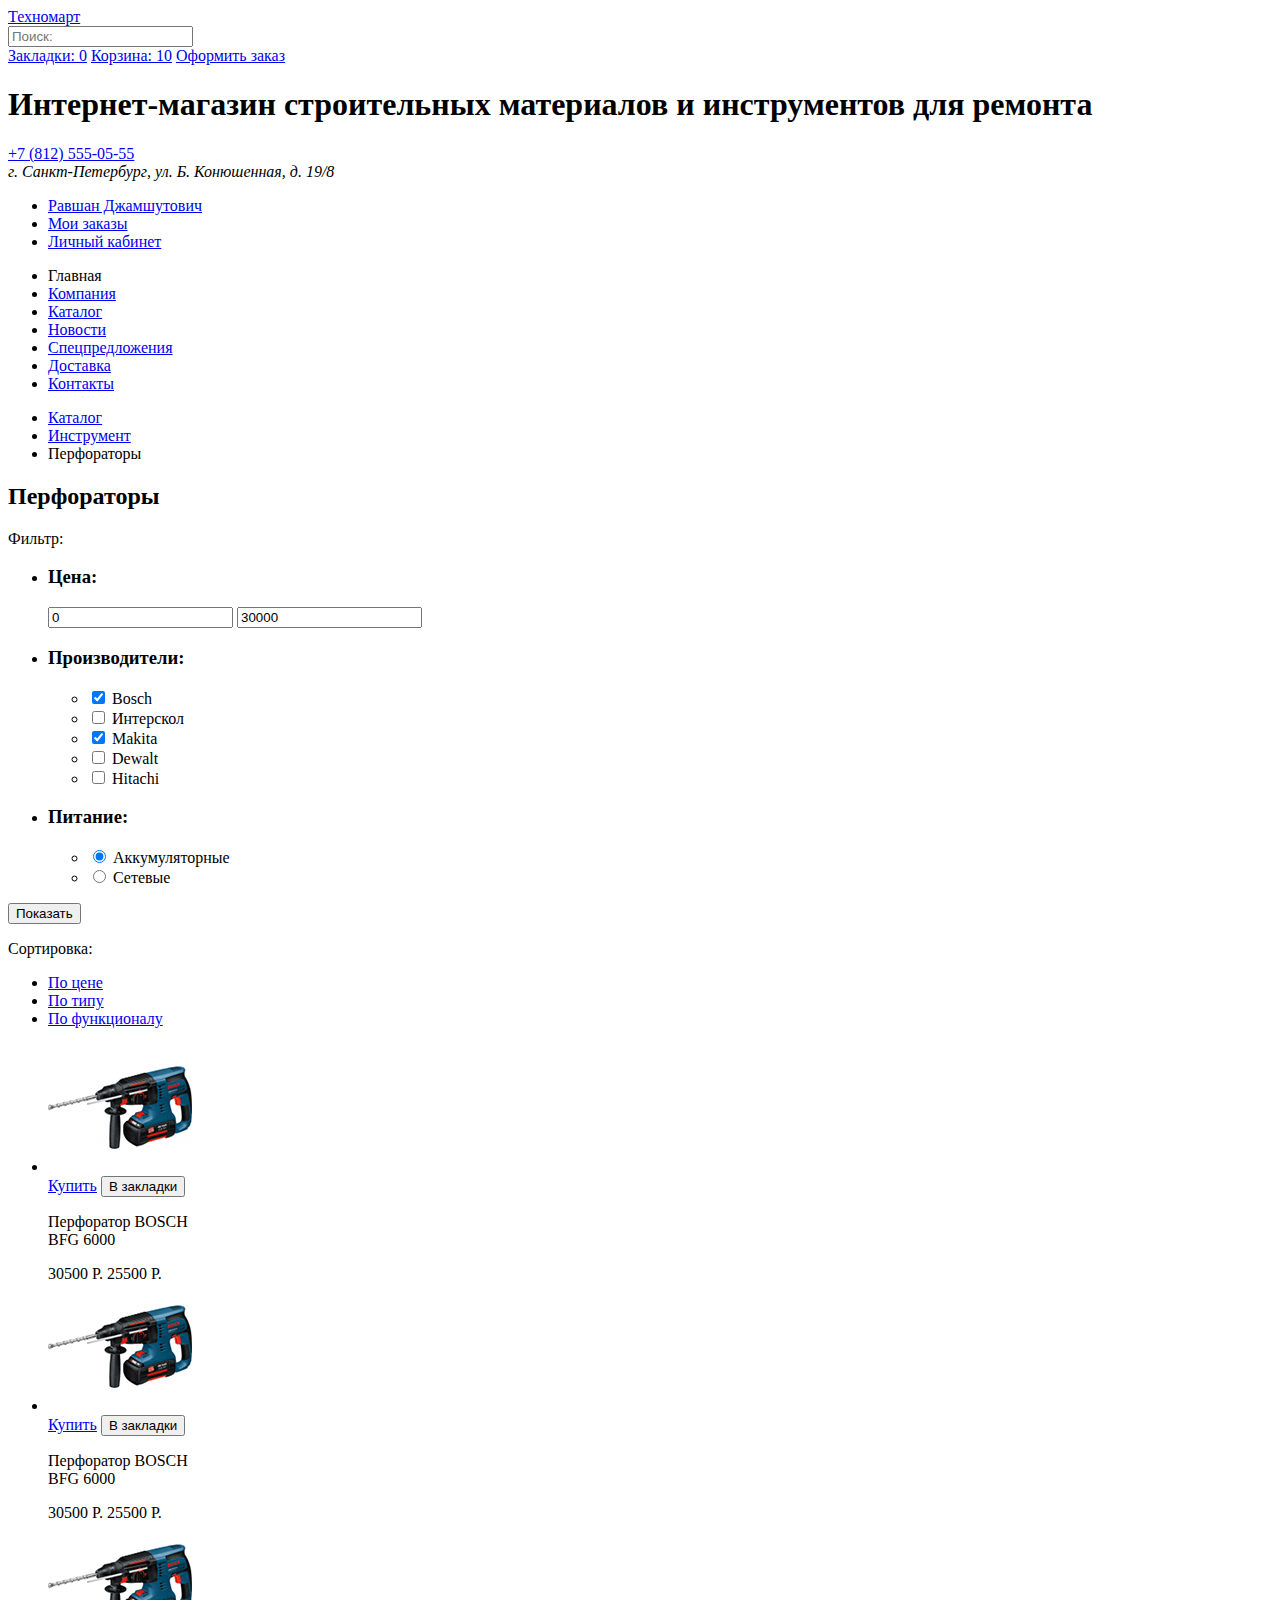
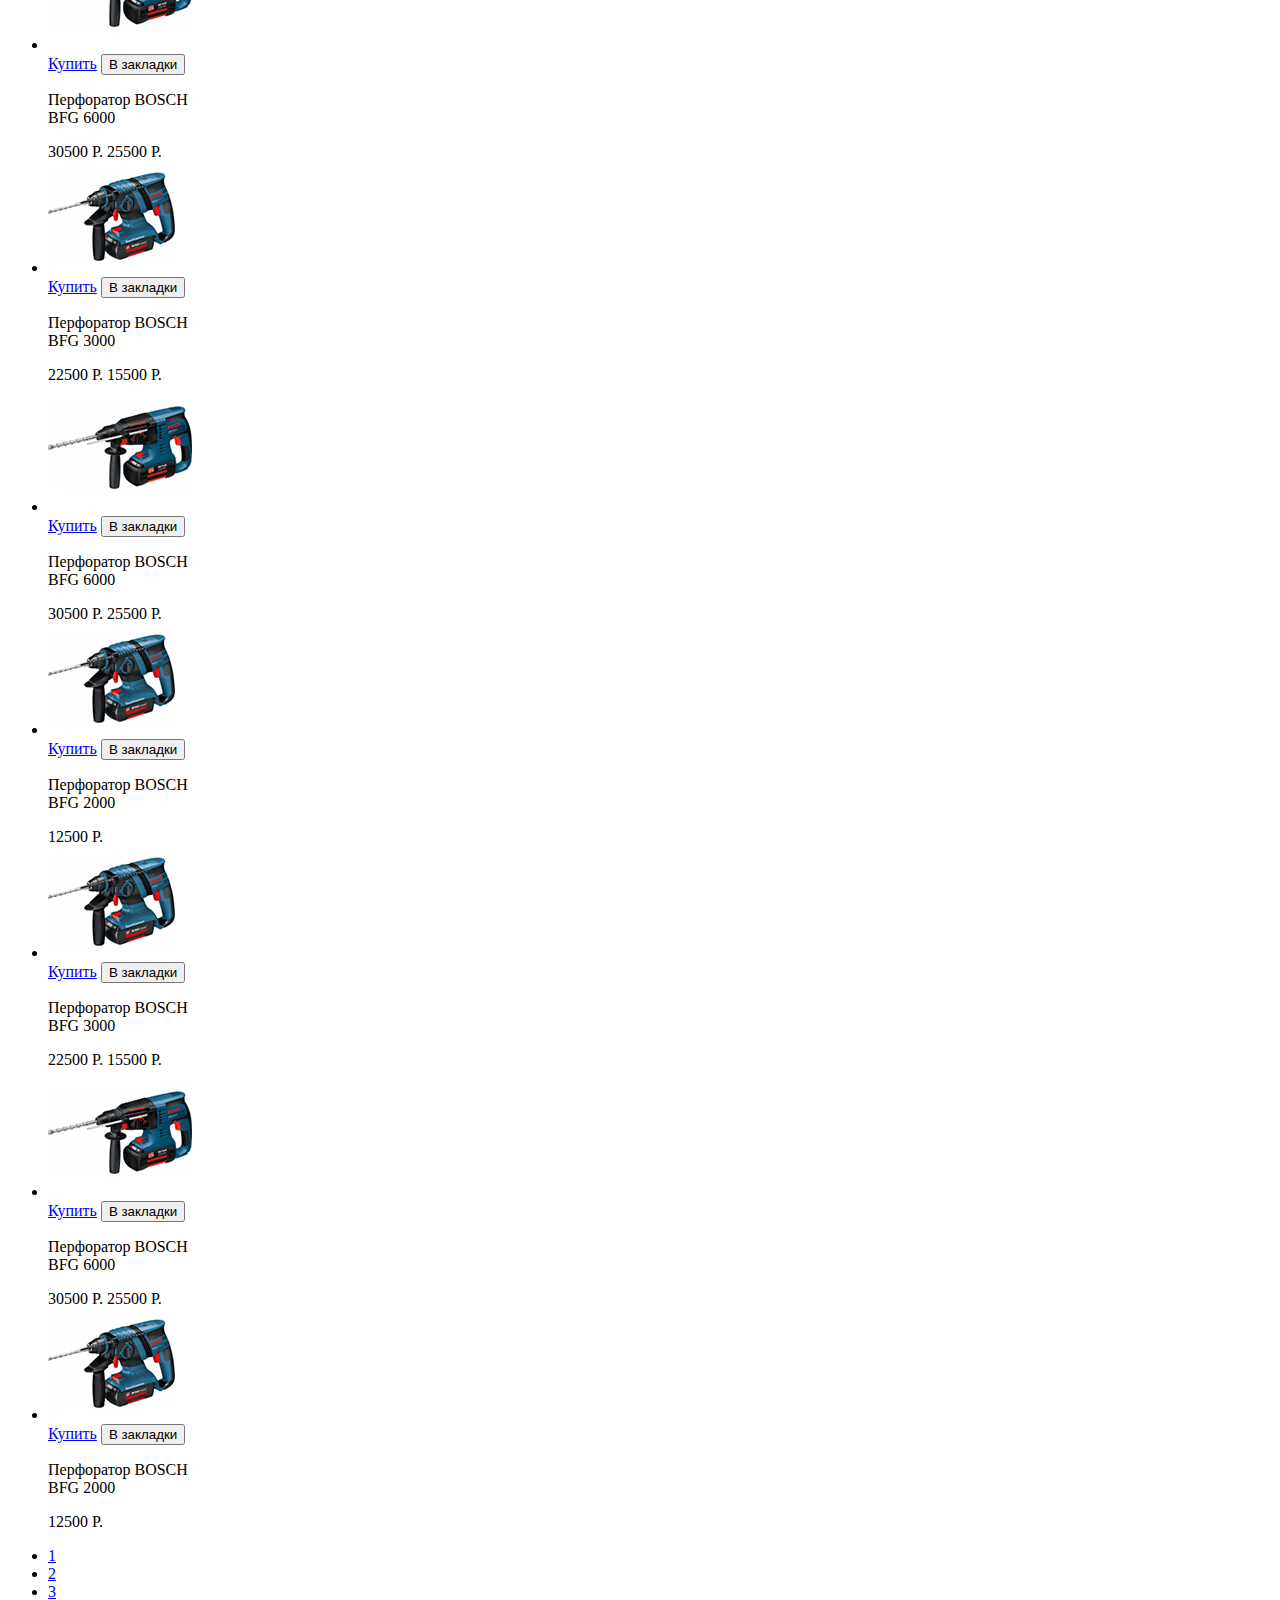
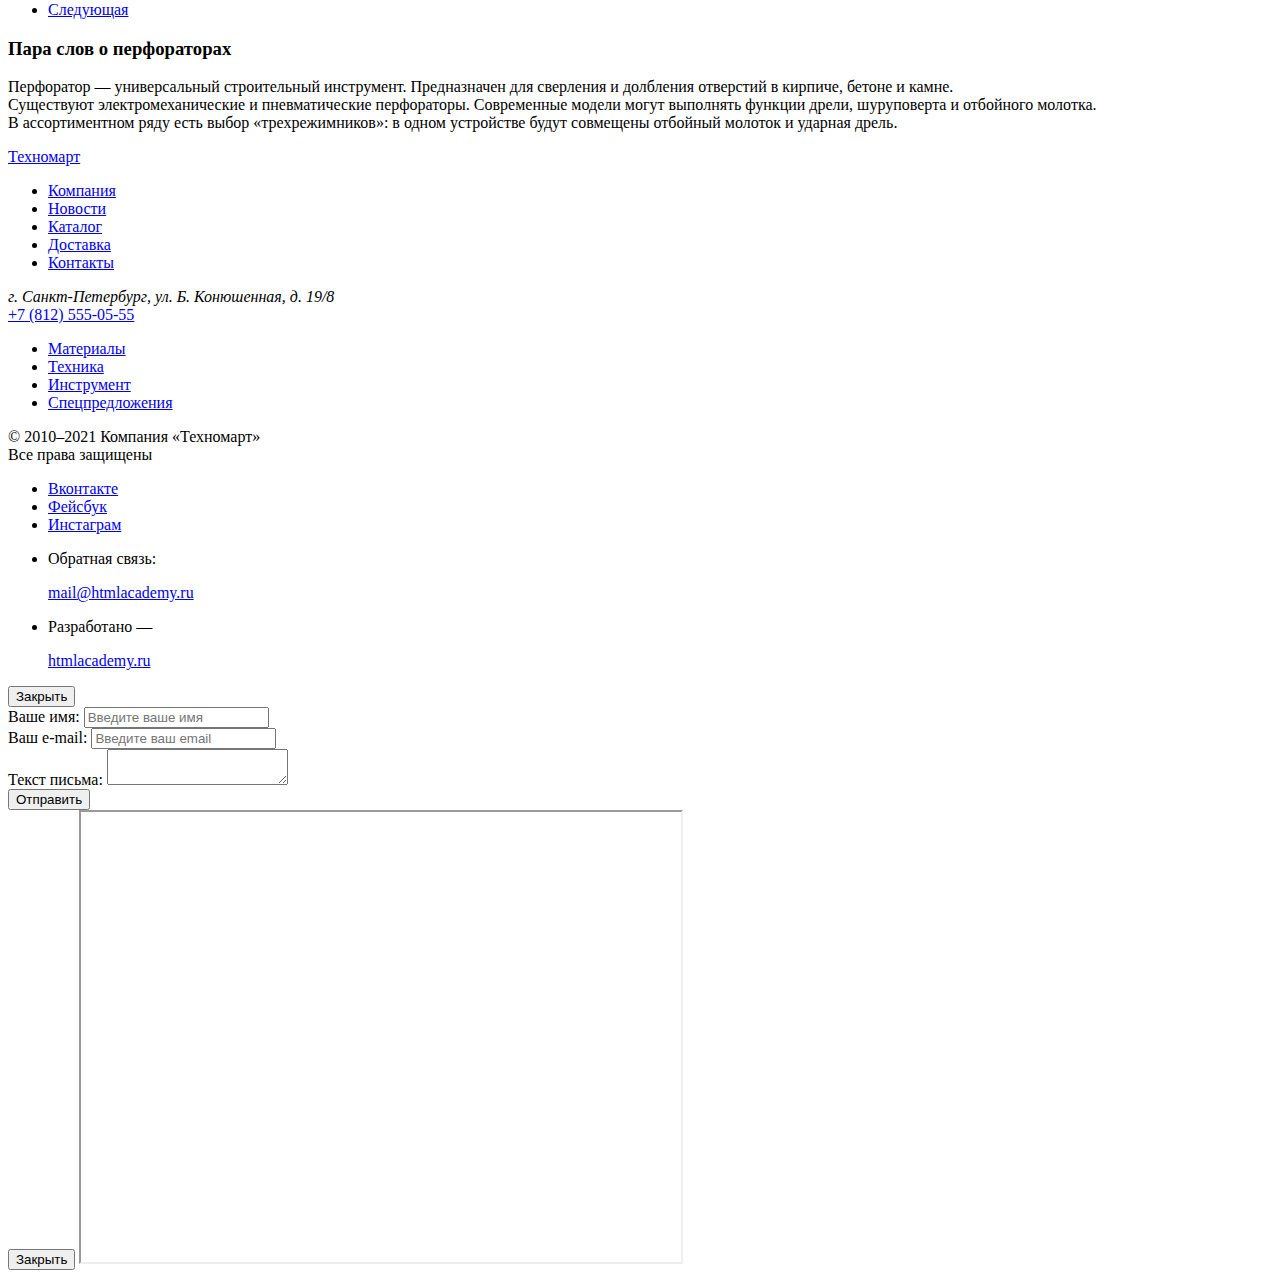
==== catalog.html @ 2226e88a "Добавляет дополнения к каринкам и подключает фавикон" ====
<!DOCTYPE html>
<html lang="ru">
  <head>
    <meta charset="utf-8">
    <title>HTML Academy: Техномарт Каталог товаров</title>
    <link rel="icon" href="favicon.ico">
    <link rel="icon" href="img/icons/152.svg" type="image/svg+xml">
    <link rel="apple-touch-icon" href="img/icons/180.png">
  </head>
  <body>
    <header>
      <a href="index.html">Техномарт</a>
      <form action="/">
        <input type="search" placeholder="Поиск:">
      </form>
      <a href="#">Закладки: 0</a>
      <a href="#">Корзина: 10</a>
      <a href="#">Оформить заказ</a>
      <h1>Интернет-магазин строительных материалов и инструментов для ремонта</h1>
      <a href="tel:+78125550555">+7 (812) 555-05-55</a>
      <address>г. Санкт-Петербург, ул. Б. Конюшенная, д. 19/8</address>
      <ul>
        <li><a href="#">Равшан Джамшутович</a></li>
        <li><a href="#">Мои заказы</a></li>
        <li><a href="#">Личный кабинет</a></li>    
      </ul>
      <nav>
        <ul>
          <li><a>Главная</a></li>
          <li><a href="#">Компания</a></li>
          <li><a href="catalog.html">Каталог</a></li>
          <li><a href="#">Новости</a></li>
          <li><a href="#">Спецпредложения</a></li>
          <li><a href="#">Доставка</a></li>
          <li><a href="#">Контакты</a></li>
        </ul>
      </nav>  
    </header>
    <main>      
      <ul>
        <li><a href="catalog.html">Каталог</a></li>
        <li><a href="#">Инструмент</a></li>
        <li><a>Перфораторы</a></li> 
      </ul>
      <h2>Перфораторы</h2>
      <section>
        <form action="/" method="POST">
          <p>Фильтр:</p>
          <ul>
            <li>
              <h3>Цена:</h3>
              <input type="text" value="0">
              <input type="text" value="30000">
            </li>                  
            <li>
              <h3>Производители:</h3>
              <ul>
                <li>
                  <label>
                    <input type="checkbox" name="made-bosch" checked>
                    <span>Bosch</span>
                  </label>
                </li>
                <li>
                  <label>
                    <input type="checkbox" name="made-interskol">
                    <span>Интерскол</span>
                  </label>
                </li>
                <li>
                  <label>
                    <input type="checkbox" name="made-makita" checked>
                    <span>Makita</span>
                  </label>
                </li>
                <li>
                  <label>
                    <input type="checkbox" name="made-dewalt">
                    <span>Dewalt</span>
                  </label>
                </li>
                <li>
                  <label>
                    <input type="checkbox" name="made-hitachi">
                    <span>Hitachi</span>
                  </label>
                </li>
              </ul>                
            </li>
            <li>
              <h3>Питание:</h3>
              <ul>
                <li>
                  <label>
                    <input type="radio" name="power" value="battery" checked>
                    <span>Аккумуляторные</span>
                  </label> 
                </li>
                <li>
                  <label>
                    <input type="radio" name="power" value="power">
                    <span>Сетевые</span>
                  </label> 
                </li>
              </ul>
            </li>
          </ul>
          <button type="submit">Показать</button> 
        </form>   
      </section> 
      <section>
        <div>
          <p>Сортировка:</p>
          <ul>
            <li><a href="#">По цене</a></li>
            <li><a href="#">По типу</a></li>
            <li><a href="#">По функционалу</a></li>
          </ul>
        </div>
        <div>
          <ul>
            <li>        
              <img src="img/product-3.jpg" width="144" height="128" alt="Перфоратор BOSCH BFG 6000">
              <div>
                <a href="#">Купить</a>
                <button>В закладки</button>
              </div>
              <p>Перфоратор BOSCH<br>BFG 6000</p>
              <span>30500 Р.</span>
              <span>25500 Р.</span>        
            </li>
            <li>        
              <img src="img/product-3.jpg" width="144" height="128" alt="Перфоратор BOSCH BFG 6000">
              <div>
                <a href="#">Купить</a>
                <button>В закладки</button>
              </div>
              <p>Перфоратор BOSCH<br>BFG 6000</p>
              <span>30500 Р.</span>
              <span>25500 Р.</span>        
            </li>
            <li>
              <img src="img/product-3.jpg" width="144" height="128" alt="Перфоратор BOSCH BFG 6000">        
              <div>
                <a href="#">Купить</a>
                <button>В закладки</button>
              </div>
              <p>Перфоратор BOSCH<br>BFG 6000</p>
              <span>30500 Р.</span>
              <span>25500 Р.</span>        
            </li>
            <li>
              <img src="img/product-2.jpg" width="127" height="112" alt="Перфоратор BOSCH BFG 3000">
              <div>
                <a href="#">Купить</a>
                <button>В закладки</button>
              </div>
              <p>Перфоратор BOSCH<br>BFG 3000</p>
              <span>22500 Р.</span>
              <span>15500 Р.</span>
            </li>
            <li>
              <img src="img/product-3.jpg" width="144" height="128" alt="Перфоратор BOSCH BFG 6000">
              <div>
                <a href="#">Купить</a>
                <button>В закладки</button>
              </div>
              <p>Перфоратор BOSCH<br>BFG 6000</p>
              <span>30500 Р.</span>
              <span>25500 Р.</span>
            </li>
            <li>
              <img src="img/product-4.jpg" width="127" height="112" alt="Перфоратор BOSCH BFG 2000">
              <div>
                <a href="#">Купить</a>
                <button>В закладки</button>
              </div>
              <p>Перфоратор BOSCH<br>BFG 2000</p>              
              <span>12500 Р.</span>
            </li>
            <li>
              <img src="img/product-2.jpg" width="127" height="112" alt="Перфоратор BOSCH BFG 3000">
              <div>
                <a href="#">Купить</a>
                <button>В закладки</button>
              </div>
              <p>Перфоратор BOSCH<br>BFG 3000</p>
              <span>22500 Р.</span>
              <span>15500 Р.</span>
            </li>
            <li>
              <img src="img/product-3.jpg" width="144" height="128" alt="Перфоратор BOSCH BFG 6000">
              <div>
                <a href="#">Купить</a>
                <button>В закладки</button>
              </div>
              <p>Перфоратор BOSCH<br>BFG 6000</p>
              <span>30500 Р.</span>
              <span>25500 Р.</span>
            </li>
            <li>
              <img src="img/product-4.jpg" width="127" height="112" alt="Перфоратор BOSCH BFG 2000">
              <div>
                <a href="#">Купить</a>
                <button>В закладки</button>
              </div>
              <p>Перфоратор BOSCH<br>BFG 2000</p>              
              <span>12500 Р.</span>
            </li>
          </ul>
          <ul>
            <li><a href="#">1</a></li>
            <li><a href="#">2</a></li>
            <li><a href="#">3</a></li>
            <li><a href="#">Следующая</a></li>
          </ul>
        </div>
      </section>
      <section>
        <h3>Пара слов о перфораторах</h3>
        <p>Перфоратор — универсальный строительный инструмент. Предназначен для сверления и долбления отверстий в кирпиче, бетоне и камне.<br>
          Существуют электромеханические и пневматические перфораторы. Современные модели могут выполнять функции дрели, шуруповерта и отбойного молотка.<br>
          В ассортиментном ряду есть выбор «трехрежимников»: в одном устройстве будут совмещены отбойный молоток и ударная дрель.</p>
      </section>     
    </main>
    <footer>
      <section>
        <a href="index.html">Техномарт</a>
        <div>
          <ul>        
            <li><a href="#">Компания</a></li>        
            <li><a href="#">Новости</a></li>
            <li><a href="catalog.html">Каталог</a></li>
            <li><a href="#">Доставка</a></li>
            <li><a href="#">Контакты</a></li>
          </ul>
        </div>  
        <div>
          <address>г. Санкт-Петербург, ул. Б. Конюшенная, д. 19/8</address>
          <a href="tel:+78125550555">+7 (812) 555-05-55</a>
        </div>
        <div>
          <ul>        
            <li><a href="#">Материалы</a></li>        
            <li><a href="#">Техника</a></li>
            <li><a href="#">Инструмент</a></li>
            <li><a href="#">Спецпредложения</a></li>      
          </ul>
        </div>
      </section>
      <section>
        <div>
            © 2010–2021 Компания «Техномарт»<br>
            Все права защищены
        </div>
        <div>
          <ul>
            <li><a href="#">Вконтакте</a></li>
            <li><a href="#">Фейсбук</a></li>
            <li><a href="#">Инстаграм</a></li>
          </ul>
        </div>
        <div>
          <ul>
            <li>
                <p>Обратная связь:</p>
                <a href="mailto:mail@htmlacademy.ru">mail@htmlacademy.ru</a>          
            </li>     
            <li>
                <p>Разработано —</p>
                <a href="https://htmlacademy.ru">htmlacademy.ru</a>
            </li>
          </ul>
        </div>
      </section>

    </footer>
    <!-- Pop-up окно формы обратной связи-->
    <section>
      <button type="button">Закрыть</button>
      <form action="/" method="post">
        <div>
          <label for="name">Ваше имя:</label>
          <input type="text" id="name" name="user-name" placeholder="Введите ваше имя">
        </div>
        <div>
          <label for="mail">Ваш e-mail:</label>
          <input type="email" id="mail" name="user-mail" placeholder="Введите ваш email">
        </div>
        <div>
          <label for="message">Текст письма:</label>
          <textarea name="user-message" id="message"></textarea>
        </div>
        <button type="submit">Отправить</button>
      </form>
    </section>

    <!-- Pop-up окно карты -->
    <section>
      <button type="button">Закрыть</button>
      <iframe src="https://www.google.com/maps/embed?pb=!1m18!1m12!1m3!1d3997.249385992339!2d30.321431057535726!3d59.93836960626309!2m3!1f0!2f0!3f0!3m2!1i1024!2i768!4f13.1!3m3!1m2!1s0x4696310fca5ba729%3A0xea9c53d4493c879f!2z0JHQvtC70YzRiNCw0Y8g0JrQvtC90Y7RiNC10L3QvdCw0Y8g0YPQuy4sIDE5LCDQodCw0L3QutGCLdCf0LXRgtC10YDQsdGD0YDQsywgMTkxMTg2!5e0!3m2!1sru!2sru!4v1611605041432!5m2!1sru!2sru" width="600" height="450"></iframe>
    </section>
  </body>
</html>
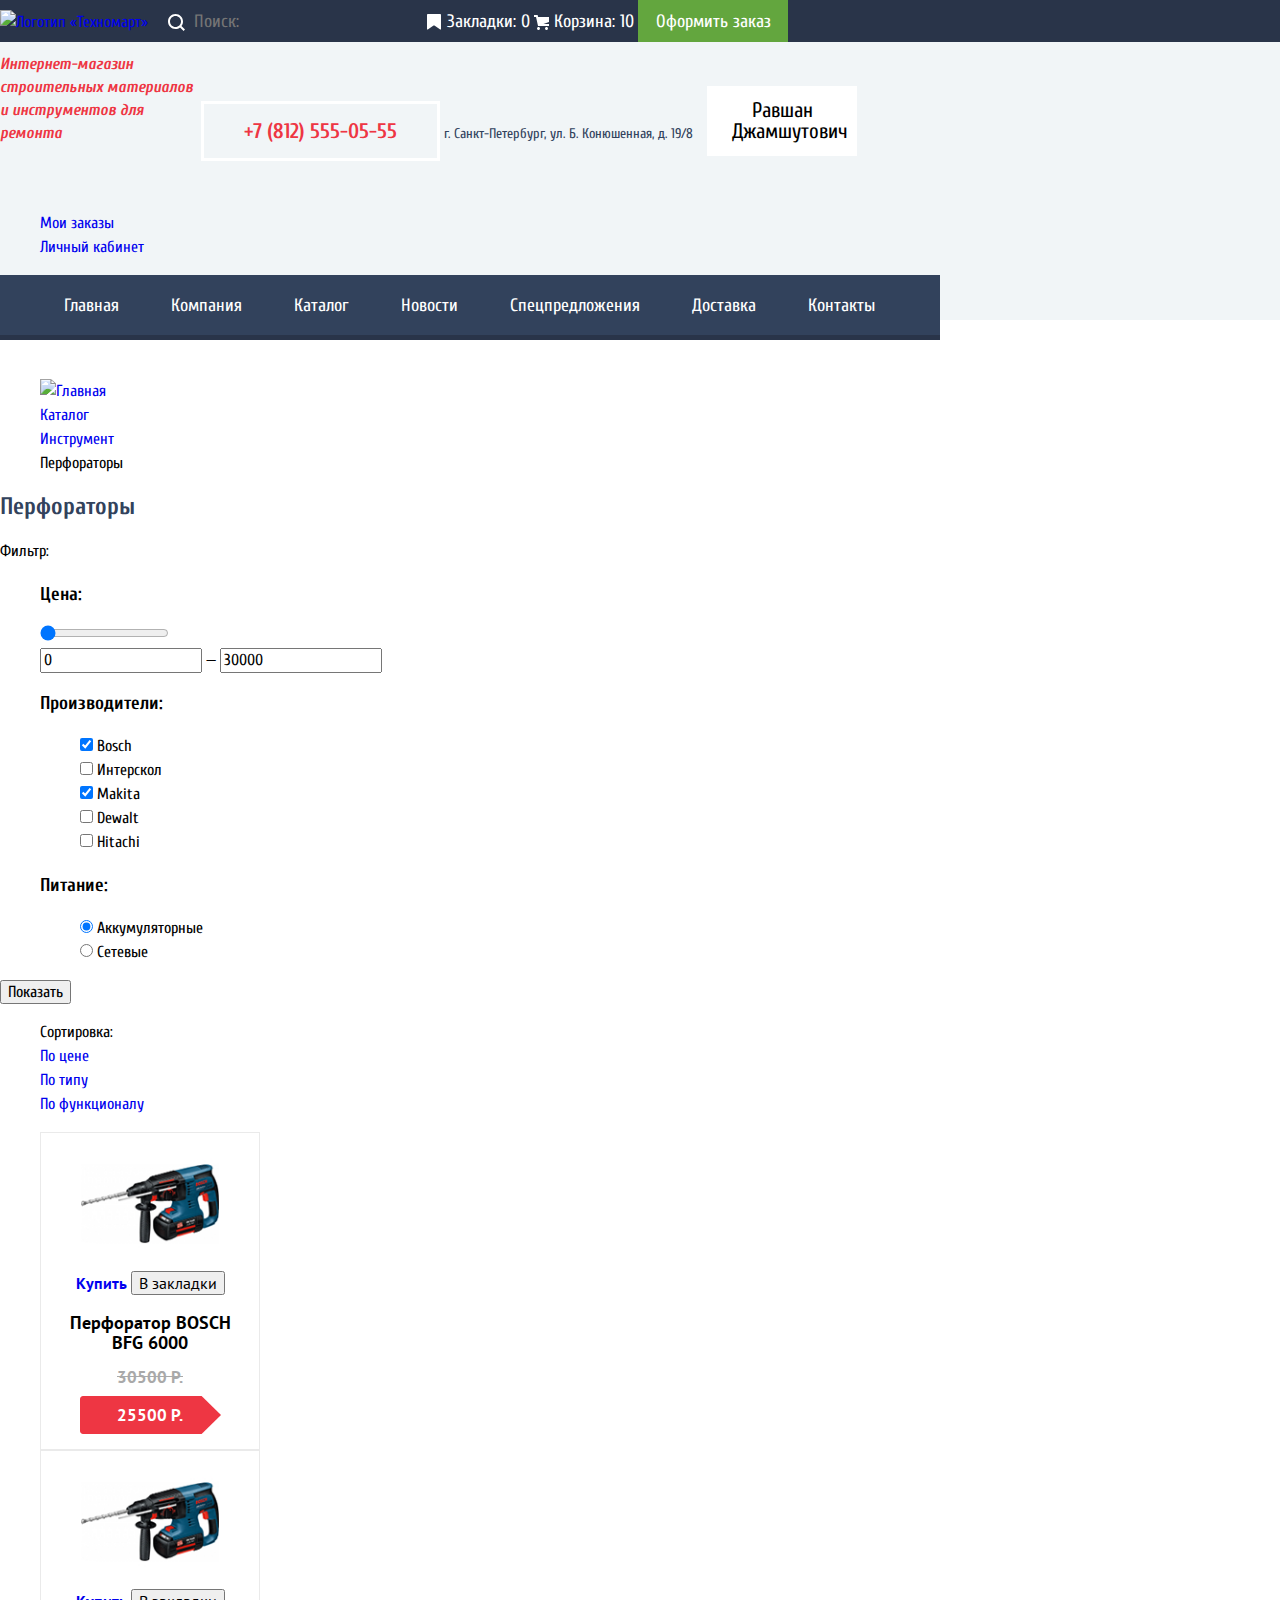
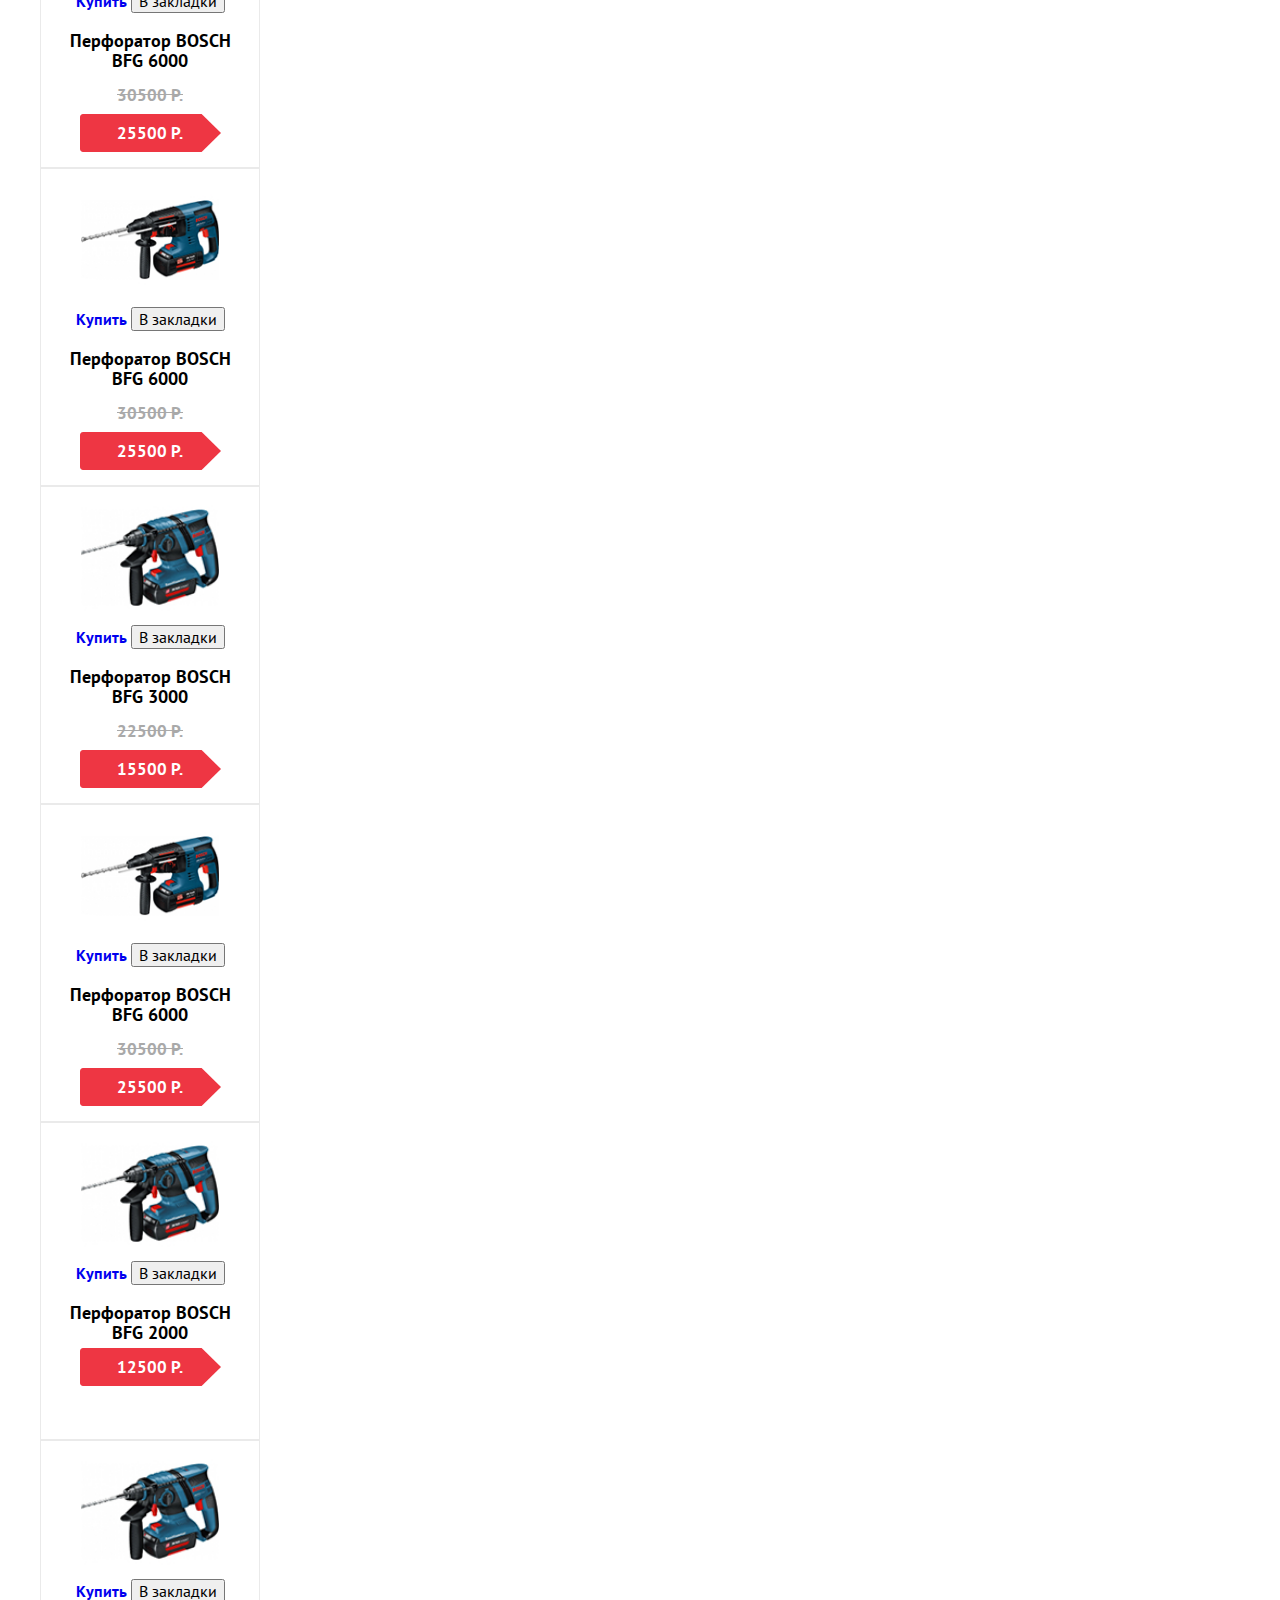
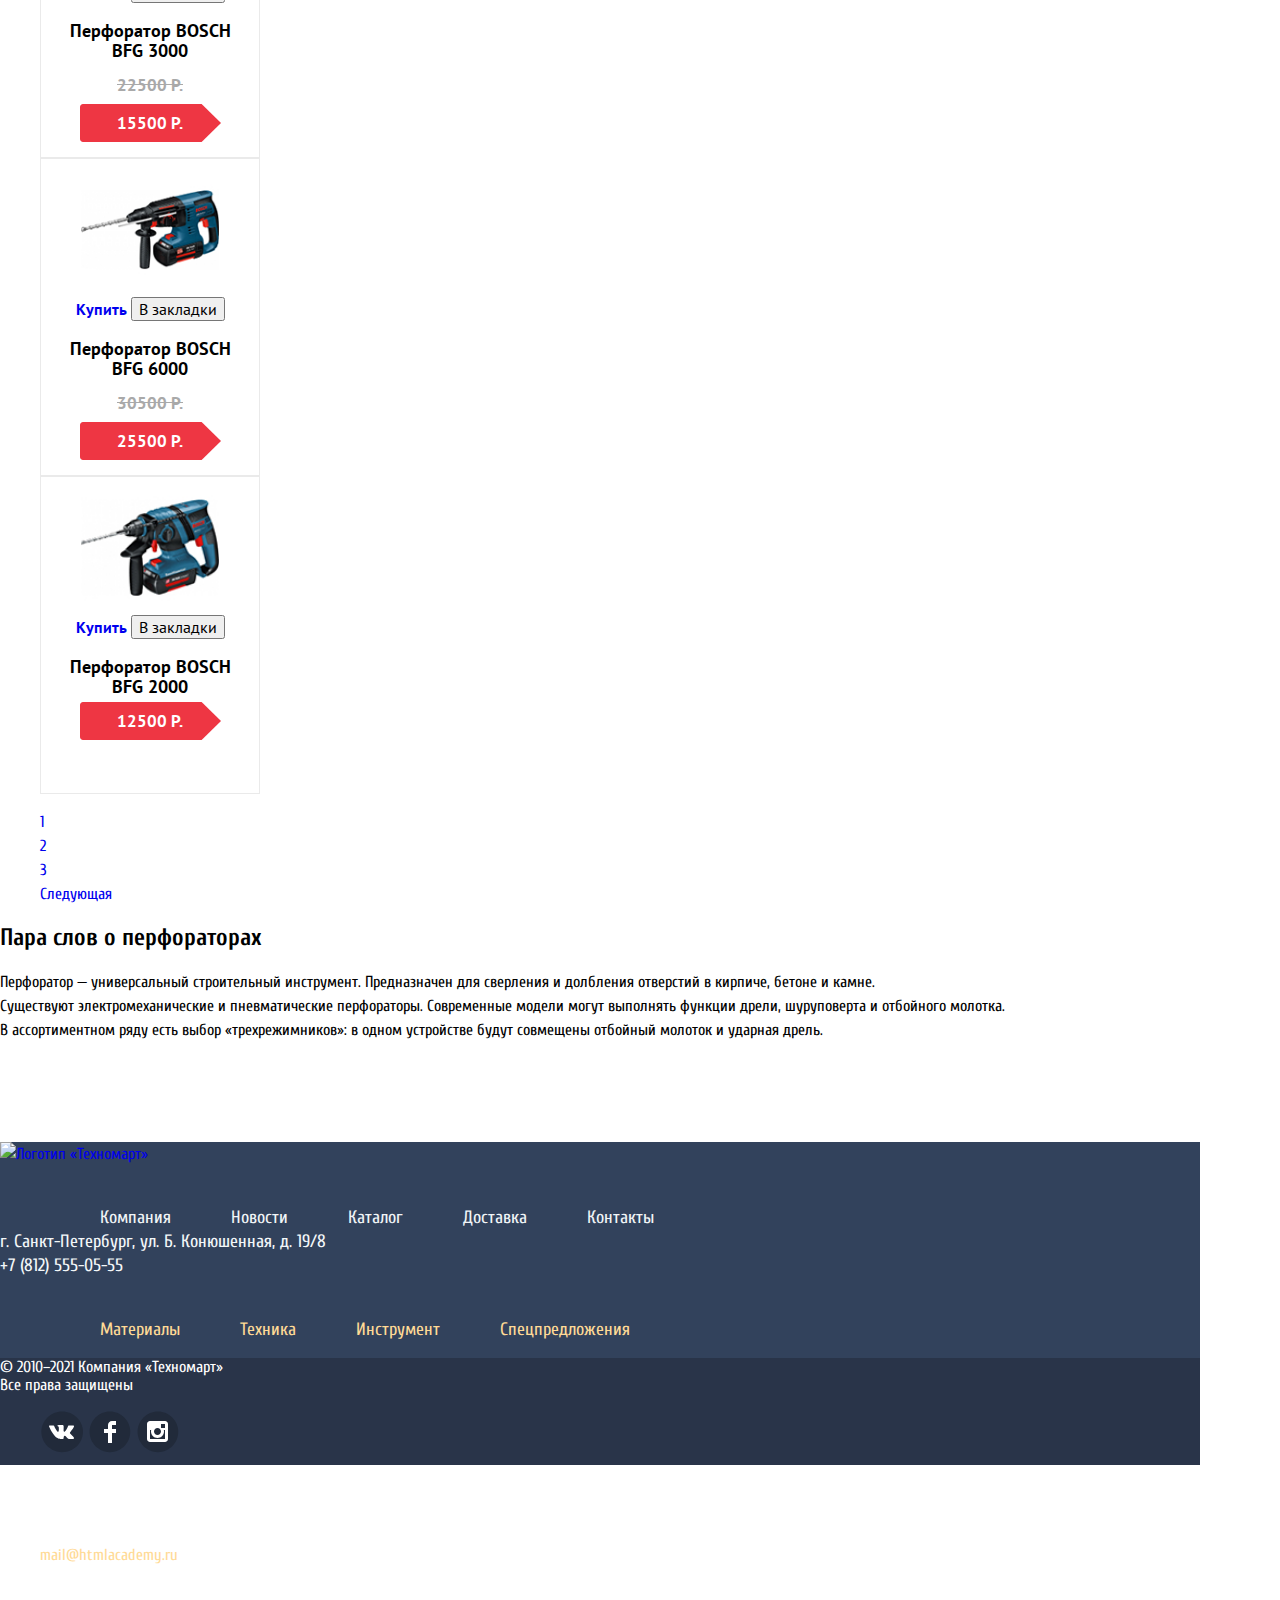
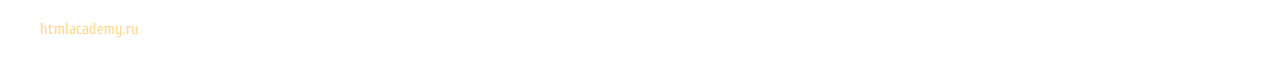
==== commit cf2a6abd: "Добавляет стили ко внутренней странице" ====
--- a/catalog.html
+++ b/catalog.html
@@ -2,303 +2,303 @@
 <html lang="ru">
   <head>
     <meta charset="utf-8">
-    <title>HTML Academy: Техномарт Каталог товаров</title>
+    <title>HTML Academy: Техномарт</title>
     <link rel="icon" href="favicon.ico">
     <link rel="icon" href="img/icons/152.svg" type="image/svg+xml">
     <link rel="apple-touch-icon" href="img/icons/180.png">
+    <link href="https://fonts.googleapis.com/css2?family=Cuprum:ital,wght@0,400;0,700;1,400;1,700&family=PT+Sans:ital,wght@0,400;0,700;1,400;1,700&display=swap" rel="stylesheet">
+    <link rel="stylesheet" href="css/normalize.css">
+    <link rel="stylesheet" href="css/style.css">
   </head>
   <body>
-    <header>
-      <a href="index.html">Техномарт</a>
-      <form action="/">
-        <input type="search" placeholder="Поиск:">
-      </form>
-      <a href="#">Закладки: 0</a>
-      <a href="#">Корзина: 10</a>
-      <a href="#">Оформить заказ</a>
-      <h1>Интернет-магазин строительных материалов и инструментов для ремонта</h1>
-      <a href="tel:+78125550555">+7 (812) 555-05-55</a>
-      <address>г. Санкт-Петербург, ул. Б. Конюшенная, д. 19/8</address>
-      <ul>
-        <li><a href="#">Равшан Джамшутович</a></li>
-        <li><a href="#">Мои заказы</a></li>
-        <li><a href="#">Личный кабинет</a></li>    
-      </ul>
-      <nav>
-        <ul>
-          <li><a>Главная</a></li>
-          <li><a href="#">Компания</a></li>
-          <li><a href="catalog.html">Каталог</a></li>
-          <li><a href="#">Новости</a></li>
-          <li><a href="#">Спецпредложения</a></li>
-          <li><a href="#">Доставка</a></li>
-          <li><a href="#">Контакты</a></li>
-        </ul>
-      </nav>  
-    </header>
-    <main>      
-      <ul>
-        <li><a href="catalog.html">Каталог</a></li>
-        <li><a href="#">Инструмент</a></li>
-        <li><a>Перфораторы</a></li> 
-      </ul>
-      <h2>Перфораторы</h2>
-      <section>
-        <form action="/" method="POST">
-          <p>Фильтр:</p>
-          <ul>
-            <li>
-              <h3>Цена:</h3>
-              <input type="text" value="0">
-              <input type="text" value="30000">
-            </li>                  
-            <li>
-              <h3>Производители:</h3>
-              <ul>
-                <li>
-                  <label>
-                    <input type="checkbox" name="made-bosch" checked>
-                    <span>Bosch</span>
-                  </label>
-                </li>
-                <li>
-                  <label>
-                    <input type="checkbox" name="made-interskol">
-                    <span>Интерскол</span>
-                  </label>
-                </li>
-                <li>
-                  <label>
-                    <input type="checkbox" name="made-makita" checked>
-                    <span>Makita</span>
-                  </label>
-                </li>
-                <li>
-                  <label>
-                    <input type="checkbox" name="made-dewalt">
-                    <span>Dewalt</span>
-                  </label>
-                </li>
-                <li>
-                  <label>
-                    <input type="checkbox" name="made-hitachi">
-                    <span>Hitachi</span>
-                  </label>
-                </li>
-              </ul>                
-            </li>
-            <li>
-              <h3>Питание:</h3>
-              <ul>
-                <li>
-                  <label>
-                    <input type="radio" name="power" value="battery" checked>
-                    <span>Аккумуляторные</span>
-                  </label> 
-                </li>
-                <li>
-                  <label>
-                    <input type="radio" name="power" value="power">
-                    <span>Сетевые</span>
-                  </label> 
-                </li>
-              </ul>
-            </li>
-          </ul>
-          <button type="submit">Показать</button> 
-        </form>   
-      </section> 
-      <section>
-        <div>
-          <p>Сортировка:</p>
-          <ul>
-            <li><a href="#">По цене</a></li>
-            <li><a href="#">По типу</a></li>
-            <li><a href="#">По функционалу</a></li>
+    <header class="main-header">
+      <div class="container">
+        <div class="top-header">
+          <a href="index.html">
+            <img class="top-header-logo" src="img/logo_220x47.svg" alt="Логотип «Техномарт»">
+          </a>
+          <form class="top-header-search" action="http://echo.htmlacademy.ru" method="GET">
+            <input type="search" placeholder="Поиск:">
+          </form>
+          <ul class="top-header-usershop">
+            <li class="top-header-bookmarks"><a href="#">Закладки: 0</a></li>
+            <li class="top-header-cart cart-full"><a href="#">Корзина: 10</a></li>
+            <li class="top-header-order"><a href="#">Оформить заказ</a></li>
           </ul>
         </div>
-        <div>
-          <ul>
-            <li>        
-              <img src="img/product-3.jpg" width="144" height="128" alt="Перфоратор BOSCH BFG 6000">
-              <div>
-                <a href="#">Купить</a>
-                <button>В закладки</button>
-              </div>
-              <p>Перфоратор BOSCH<br>BFG 6000</p>
-              <span>30500 Р.</span>
-              <span>25500 Р.</span>        
-            </li>
-            <li>        
-              <img src="img/product-3.jpg" width="144" height="128" alt="Перфоратор BOSCH BFG 6000">
-              <div>
-                <a href="#">Купить</a>
-                <button>В закладки</button>
-              </div>
-              <p>Перфоратор BOSCH<br>BFG 6000</p>
-              <span>30500 Р.</span>
-              <span>25500 Р.</span>        
-            </li>
-            <li>
-              <img src="img/product-3.jpg" width="144" height="128" alt="Перфоратор BOSCH BFG 6000">        
-              <div>
-                <a href="#">Купить</a>
-                <button>В закладки</button>
-              </div>
-              <p>Перфоратор BOSCH<br>BFG 6000</p>
-              <span>30500 Р.</span>
-              <span>25500 Р.</span>        
-            </li>
-            <li>
-              <img src="img/product-2.jpg" width="127" height="112" alt="Перфоратор BOSCH BFG 3000">
-              <div>
-                <a href="#">Купить</a>
-                <button>В закладки</button>
-              </div>
-              <p>Перфоратор BOSCH<br>BFG 3000</p>
-              <span>22500 Р.</span>
-              <span>15500 Р.</span>
-            </li>
-            <li>
-              <img src="img/product-3.jpg" width="144" height="128" alt="Перфоратор BOSCH BFG 6000">
-              <div>
-                <a href="#">Купить</a>
-                <button>В закладки</button>
-              </div>
-              <p>Перфоратор BOSCH<br>BFG 6000</p>
-              <span>30500 Р.</span>
-              <span>25500 Р.</span>
-            </li>
-            <li>
-              <img src="img/product-4.jpg" width="127" height="112" alt="Перфоратор BOSCH BFG 2000">
-              <div>
-                <a href="#">Купить</a>
-                <button>В закладки</button>
-              </div>
-              <p>Перфоратор BOSCH<br>BFG 2000</p>              
-              <span>12500 Р.</span>
-            </li>
-            <li>
-              <img src="img/product-2.jpg" width="127" height="112" alt="Перфоратор BOSCH BFG 3000">
-              <div>
-                <a href="#">Купить</a>
-                <button>В закладки</button>
-              </div>
-              <p>Перфоратор BOSCH<br>BFG 3000</p>
-              <span>22500 Р.</span>
-              <span>15500 Р.</span>
-            </li>
-            <li>
-              <img src="img/product-3.jpg" width="144" height="128" alt="Перфоратор BOSCH BFG 6000">
-              <div>
-                <a href="#">Купить</a>
-                <button>В закладки</button>
-              </div>
-              <p>Перфоратор BOSCH<br>BFG 6000</p>
-              <span>30500 Р.</span>
-              <span>25500 Р.</span>
-            </li>
-            <li>
-              <img src="img/product-4.jpg" width="127" height="112" alt="Перфоратор BOSCH BFG 2000">
-              <div>
-                <a href="#">Купить</a>
-                <button>В закладки</button>
-              </div>
-              <p>Перфоратор BOSCH<br>BFG 2000</p>              
-              <span>12500 Р.</span>
-            </li>
-          </ul>
-          <ul>
-            <li><a href="#">1</a></li>
-            <li><a href="#">2</a></li>
-            <li><a href="#">3</a></li>
-            <li><a href="#">Следующая</a></li>
+        <div class="middle-header">
+          <h1 class="main-title">Интернет-магазин строительных материалов и инструментов для ремонта</h1>
+          <a class="phone" href="tel:+78125550555">+7 (812) 555-05-55</a>
+          <address>г. Санкт-Петербург, ул. Б. Конюшенная, д. 19/8</address>
+          <a href="#" class="btn-user btn-exit btn-avatar">Равшан Джамшутович</a>
+          <ul class="top-header-user">
+            <li><a href="#">Мои заказы</a></li>
+            <li></li>
+            <li><a href="#">Личный кабинет</a></li>
           </ul>
         </div>
-      </section>
-      <section>
-        <h3>Пара слов о перфораторах</h3>
-        <p>Перфоратор — универсальный строительный инструмент. Предназначен для сверления и долбления отверстий в кирпиче, бетоне и камне.<br>
-          Существуют электромеханические и пневматические перфораторы. Современные модели могут выполнять функции дрели, шуруповерта и отбойного молотка.<br>
-          В ассортиментном ряду есть выбор «трехрежимников»: в одном устройстве будут совмещены отбойный молоток и ударная дрель.</p>
-      </section>     
-    </main>
-    <footer>
-      <section>
-        <a href="index.html">Техномарт</a>
-        <div>
-          <ul>        
-            <li><a href="#">Компания</a></li>        
+        <nav class="main-navigation">
+          <ul>
+            <li><a href="index.html">Главная</a></li>
+            <li><a href="#">Компания</a></li>
+            <li><a href="catalog.html">Каталог</a></li>
             <li><a href="#">Новости</a></li>
-            <li><a href="catalog.html">Каталог</a></li>
+            <li><a href="#">Спецпредложения</a></li>
             <li><a href="#">Доставка</a></li>
             <li><a href="#">Контакты</a></li>
           </ul>
-        </div>  
-        <div>
-          <address>г. Санкт-Петербург, ул. Б. Конюшенная, д. 19/8</address>
-          <a href="tel:+78125550555">+7 (812) 555-05-55</a>
-        </div>
-        <div>
-          <ul>        
-            <li><a href="#">Материалы</a></li>        
-            <li><a href="#">Техника</a></li>
-            <li><a href="#">Инструмент</a></li>
-            <li><a href="#">Спецпредложения</a></li>      
-          </ul>
-        </div>
-      </section>
-      <section>
-        <div>
-            © 2010–2021 Компания «Техномарт»<br>
-            Все права защищены
-        </div>
-        <div>
-          <ul>
-            <li><a href="#">Вконтакте</a></li>
-            <li><a href="#">Фейсбук</a></li>
-            <li><a href="#">Инстаграм</a></li>
-          </ul>
-        </div>
-        <div>
-          <ul>
-            <li>
+        </nav>
+      </div>
+    </header>
+    <main class="main">
+      <div class="container">
+        <ul class="breadcrumbs title-navigation">
+          <li><a href="index.html"><img src="img/icons/icon-home.svg" alt="Главная"></a></li>
+          <li><a href="catalog.html">Каталог</a></li>
+          <li><a href="#">Инструмент</a></li>
+          <li><a>Перфораторы</a></li>
+        </ul>
+        <h2 class="title-secondary title-darkblue title-background">Перфораторы</h2>
+        <section class="filter-section">
+          <form action="/" method="POST">
+            <p class="title-navigation filter-background">Фильтр:</p>
+            <ul class="filter">
+              <li class="filter-cost">
+                <h3>Цена:</h3>
+                <input type="range" min="0" max="30000" step="1" value="50"><br>
+                <input class="filter-background" type="text" value="0">
+                <span>—</span>
+                <input class="filter-background"  type="text" value="30000">
+              </li>
+              <li class="filter-products">
+                <h3>Производители:</h3>
+                <ul>
+                  <li>
+                    <label>
+                      <input type="checkbox" name="made-bosch" checked>
+                      <span>Bosch</span>
+                    </label>
+                  </li>
+                  <li>
+                    <label>
+                      <input type="checkbox" name="made-interskol">
+                      <span>Интерскол</span>
+                    </label>
+                  </li>
+                  <li>
+                    <label>
+                      <input type="checkbox" name="made-makita" checked>
+                      <span>Makita</span>
+                    </label>
+                  </li>
+                  <li>
+                    <label>
+                      <input type="checkbox" name="made-dewalt">
+                      <span>Dewalt</span>
+                    </label>
+                  </li>
+                  <li>
+                    <label>
+                      <input type="checkbox" name="made-hitachi">
+                      <span>Hitachi</span>
+                    </label>
+                  </li>
+                </ul>
+              </li>
+              <li class="filter-power">
+                <h3>Питание:</h3>
+                <ul>
+                  <li>
+                    <label>
+                      <input type="radio" name="power" value="battery" checked>
+                      <span>Аккумуляторные</span>
+                    </label>
+                  </li>
+                  <li>
+                    <label>
+                      <input type="radio" name="power" value="power">
+                      <span>Сетевые</span>
+                    </label>
+                  </li>
+                </ul>
+              </li>
+            </ul>
+            <button class="filter-button title-navigation" type="submit">Показать</button>
+          </form>
+        </section>
+        <section class="catalog-section">
+          <div class="catalog-sorting">
+            <ul class="title-navigation filter-background">
+              <li>Сортировка:</li>
+              <li class=""><a class="sorting-active" href="#">По цене</a></li>
+              <li class="sorting-border" ><a class="sorting-text" href="#">По типу</a></li>
+              <li class="sorting-border"><a class="sorting-text" href="#">По функционалу</a></li>
+              <li><a class="sorting-button-up filter-background" href="#"></a></li>
+              <li><a class="sorting-button-down filter-background" href="#"></a></li>
+            </ul>
+          </div>
+          <div class="products-section">
+            <ul class="products-shop">
+              <li class="product-card">
+                <img src="img/product-3.jpg" width="144" height="128" alt="Перфоратор BOSCH BFG 6000">
+                <div>
+                  <a href="#">Купить</a>
+                  <button>В закладки</button>
+                </div>
+                <p>Перфоратор BOSCH<br>BFG 6000</p>
+                <span class="cost-before">30500 Р.</span><br>
+                <span class="cost-after">25500 Р.</span>
+              </li>
+              <li class="product-card">
+                <img src="img/product-3.jpg" width="144" height="128" alt="Перфоратор BOSCH BFG 6000">
+                <div>
+                  <a href="#">Купить</a>
+                  <button>В закладки</button>
+                </div>
+                <p>Перфоратор BOSCH<br>BFG 6000</p>
+                <span class="cost-before">30500 Р.</span><br>
+                <span class="cost-after">25500 Р.</span>
+              </li>
+              <li class="product-card">
+                <img src="img/product-3.jpg" width="144" height="128" alt="Перфоратор BOSCH BFG 6000">
+                <div>
+                  <a href="#">Купить</a>
+                  <button>В закладки</button>
+                </div>
+                <p>Перфоратор BOSCH<br>BFG 6000</p>
+                <span class="cost-before">30500 Р.</span><br>
+                <span class="cost-after">25500 Р.</span>
+              </li>
+              <li class="product-card">
+                <img src="img/product-2.jpg" width="127" height="112" alt="Перфоратор BOSCH BFG 3000">
+                <div>
+                  <a href="#">Купить</a>
+                  <button>В закладки</button>
+                </div>
+                <p>Перфоратор BOSCH<br>BFG 3000</p>
+                <span class="cost-before">22500 Р.</span><br>
+                <span class="cost-after">15500 Р.</span>
+              </li>
+              <li class="product-card">
+                <img src="img/product-3.jpg" width="144" height="128" alt="Перфоратор BOSCH BFG 6000">
+                <div>
+                  <a href="#">Купить</a>
+                  <button>В закладки</button>
+                </div>
+                <p>Перфоратор BOSCH<br>BFG 6000</p>
+                <span class="cost-before">30500 Р.</span><br>
+                <span class="cost-after">25500 Р.</span>
+              </li>
+              <li class="product-card">
+                <img src="img/product-4.jpg" width="127" height="112" alt="Перфоратор BOSCH BFG 2000">
+                <div>
+                  <a href="#">Купить</a>
+                  <button>В закладки</button>
+                </div>
+                <p>Перфоратор BOSCH<br>BFG 2000</p>
+                <span class="cost-after">12500 Р.</span>
+              </li>
+              <li class="product-card">
+                <img src="img/product-2.jpg" width="127" height="112" alt="Перфоратор BOSCH BFG 3000">
+                <div>
+                  <a href="#">Купить</a>
+                  <button>В закладки</button>
+                </div>
+                <p>Перфоратор BOSCH<br>BFG 3000</p>
+                <span class="cost-before">22500 Р.</span><br>
+                <span class="cost-after">15500 Р.</span>
+              </li>
+              <li class="product-card">
+                <img src="img/product-3.jpg" width="144" height="128" alt="Перфоратор BOSCH BFG 6000">
+                <div>
+                  <a href="#">Купить</a>
+                  <button>В закладки</button>
+                </div>
+                <p>Перфоратор BOSCH<br>BFG 6000</p>
+                <span class="cost-before">30500 Р.</span><br>
+                <span class="cost-after">25500 Р.</span>
+              </li>
+              <li class="product-card">
+                <img src="img/product-4.jpg" width="127" height="112" alt="Перфоратор BOSCH BFG 2000">
+                <div>
+                  <a href="#">Купить</a>
+                  <button>В закладки</button>
+                </div>
+                <p>Перфоратор BOSCH<br>BFG 2000</p>
+                <span class="cost-after">12500 Р.</span>
+              </li>
+            </ul>
+            <ul class="title-navigation products-pages">
+              <li><a class="page-button page-active" href="#">1</a></li>
+              <li><a class="page-button" href="#">2</a></li>
+              <li><a class="page-button" href="#">3</a></li>
+              <li><a class="page-button page-next" href="#">Следующая</a></li>
+            </ul>
+          </div>
+        </section>
+        <section class="about-product-section">
+          <h2 class="title-secondary">Пара слов о перфораторах</h2>
+          <p>Перфоратор — универсальный строительный инструмент. Предназначен для сверления и долбления отверстий в кирпиче, бетоне и камне.<br>
+            Существуют электромеханические и пневматические перфораторы. Современные модели могут выполнять функции дрели, шуруповерта и отбойного молотка.<br>
+            В ассортиментном ряду есть выбор «трехрежимников»: в одном устройстве будут совмещены отбойный молоток и ударная дрель.</p>
+        </section>
+      </div>
+    </main>
+    <footer class="footer">
+      <div class="container">
+        <section class="footer-top">
+          <a href="index.html">
+            <img class="top-header-logo" src="img/logo_220x68.svg" alt="Логотип «Техномарт»">
+          </a>
+          <div>
+            <ul class="nav-footer-top">
+              <li><a href="#">Компания</a></li>
+              <li><a href="#">Новости</a></li>
+              <li><a href="catalog.html">Каталог</a></li>
+              <li><a href="#">Доставка</a></li>
+              <li><a href="#">Контакты</a></li>
+            </ul>
+          </div>
+          <div class="address-footer-top">
+            <address>г. Санкт-Петербург, ул. Б. Конюшенная, д. 19/8</address>
+            <a href="tel:+78125550555">+7 (812) 555-05-55</a>
+          </div>
+          <div>
+            <ul class="menu-footer-top">
+              <li><a href="#">Материалы</a></li>
+              <li><a href="#">Техника</a></li>
+              <li><a href="#">Инструмент</a></li>
+              <li><a href="#">Спецпредложения</a></li>
+            </ul>
+          </div>
+        </section>
+        <section class="footer-bottom">
+          <div class="copyright">
+            <p>© 2010–2021 Компания «Техномарт»<br>
+            Все права защищены</p>
+          </div>
+          <div>
+            <ul class="social">
+              <li><a href="#"><img src="/img/icons/icon-vk.svg" alt="Вконтакте"></a></li>
+              <li><a href="#"><img src="/img/icons/icon-fb.svg" alt="Фейсбук"></a></li>
+              <li><a href="#"><img src="/img/icons/icon-insta.svg" alt="Инстаграм"></a></li>
+            </ul>
+          </div>
+          <div>
+            <ul class="feedback">
+              <li>
                 <p>Обратная связь:</p>
-                <a href="mailto:mail@htmlacademy.ru">mail@htmlacademy.ru</a>          
-            </li>     
-            <li>
+                <a href="mailto:mail@htmlacademy.ru">mail@htmlacademy.ru</a>
+              </li>
+              <li>
                 <p>Разработано —</p>
                 <a href="https://htmlacademy.ru">htmlacademy.ru</a>
-            </li>
-          </ul>
-        </div>
-      </section>
+              </li>
+            </ul>
+          </div>
+        </section>
+      </div>
+    </footer>
 
-    </footer>
-    <!-- Pop-up окно формы обратной связи-->
-    <section>
-      <button type="button">Закрыть</button>
-      <form action="/" method="post">
-        <div>
-          <label for="name">Ваше имя:</label>
-          <input type="text" id="name" name="user-name" placeholder="Введите ваше имя">
-        </div>
-        <div>
-          <label for="mail">Ваш e-mail:</label>
-          <input type="email" id="mail" name="user-mail" placeholder="Введите ваш email">
-        </div>
-        <div>
-          <label for="message">Текст письма:</label>
-          <textarea name="user-message" id="message"></textarea>
-        </div>
-        <button type="submit">Отправить</button>
-      </form>
-    </section>
-
-    <!-- Pop-up окно карты -->
-    <section>
-      <button type="button">Закрыть</button>
-      <iframe src="https://www.google.com/maps/embed?pb=!1m18!1m12!1m3!1d3997.249385992339!2d30.321431057535726!3d59.93836960626309!2m3!1f0!2f0!3f0!3m2!1i1024!2i768!4f13.1!3m3!1m2!1s0x4696310fca5ba729%3A0xea9c53d4493c879f!2z0JHQvtC70YzRiNCw0Y8g0JrQvtC90Y7RiNC10L3QvdCw0Y8g0YPQuy4sIDE5LCDQodCw0L3QutGCLdCf0LXRgtC10YDQsdGD0YDQsywgMTkxMTg2!5e0!3m2!1sru!2sru!4v1611605041432!5m2!1sru!2sru" width="600" height="450"></iframe>
-    </section>
   </body>
 </html>
--- a/css/style.css
+++ b/css/style.css
@@ -0,0 +1,615 @@
+/* general */
+
+html {
+  box-sizing: border-box;
+}
+*, *:before, *:after {
+  box-sizing: inherit;
+}
+
+:root {
+  /* text-color */
+  --basic-black: #000000;
+  --navigation-white: #FFFFFF;
+  --navigation-gray: #F1F5F7;
+  --footer-yellow: #FFDA96;
+  --footer-address-gray: #F3F7F9;
+  --title-red: #EE3643;
+  --subtitle-darkblue: #32425C;
+  --cost-before: #A9A9A9;
+  --cost-after: #FFFFFF;
+
+  /* background-color */
+  --Basic-background: #F1F5F7;
+  --nav-background: #32425C;
+  --nav-background-dark: #293449;
+  --order-background: #63a63e;
+  --picture-background: #474747;
+  --products-background: #F9F5F0;
+
+
+  /* border-color */
+  --Basic-border-shop: #eaeaea;
+}
+
+body {
+  min-width: 960px;
+  margin: 0;
+  padding: 0;
+  font-family: "Cuprum", "Arial", sans-serif;
+  font-weight: 400;
+  line-height: 24px;
+  font-style: normal;
+  color: var(--basic-black);
+}
+
+a {
+  text-decoration: none;
+}
+
+img {
+  max-width: 100%;
+  height: auto;
+}
+
+ul {
+  list-style: none;
+}
+
+.buttons {
+  padding: 10px 47px 10px 49px;
+  height: auto;
+  color: var(--navigation-white);
+  font-size: 14px;
+  font-weight: 400;
+  line-height: 18px;
+  text-transform: uppercase;
+  border: none;
+  background-color: #ee3643;
+}
+
+
+/* header */
+
+
+
+.main-header {
+  background-color: var(--Basic-background);
+  height: 320px;
+}
+
+.top-header {
+  background-color: var(--nav-background-dark);
+  height: 42px;
+}
+
+.top-header form {
+  display: inline-block;
+}
+
+.top-header-logo {
+  width: 220px;
+  height: 47px;
+}
+
+.top-header-search {
+  width: 271px;
+  height: 42px;
+}
+
+.top-header-search input {
+
+  background: url("../img/icons/icon-search.svg") no-repeat 16px 50%;
+  padding-left: 42px;
+  width: 271px;
+  font-size: 18px;
+  font-weight: 400;
+  line-height: 24px;
+  border: none;
+}
+
+.top-header-usershop {
+  display: inline-block;
+  margin: 0;
+  padding-left: 0;
+  width: 450px;
+}
+
+.top-header-usershop a {
+  font-size: 18px;
+  font-weight: 400;
+  line-height: 24px;
+  color: var(--navigation-white);
+
+}
+
+.top-header-usershop li {
+  display: inline-block;
+}
+
+
+.top-header-bookmarks {
+  background: url("../img/icons/icon-bookmark.svg") no-repeat 0 50%;
+  padding-left: 20px;
+}
+
+.top-header-cart {
+  background: url("../img/icons/icon-cart.svg") no-repeat 0 50%;
+  padding-left: 20px;
+}
+
+.top-header-order {
+  background-color: var(--order-background);
+  width: 150px;
+  height: 42px;
+  text-align: center;
+  padding-top: 10px;
+}
+
+.main-title {
+  display: inline-block;
+  font-style: italic;
+  width: 197px;
+  font-size: 16px;
+  line-height: 23px;
+  margin-bottom: 50px;
+  color: var(--title-red);
+}
+
+.phone {
+  display: inline-block;
+  border: 3px solid #ffffff;
+  font-size: 21px;
+  font-weight: 700;
+  padding: 15px 40px;
+  color: var(--title-red);
+}
+
+.middle-header address {
+  display: inline-block;
+  font-size: 14px;
+  line-height: 24px;
+  font-style: normal;
+  color: var(--subtitle-darkblue);
+}
+
+.btn-enter {
+  background: url("../img/icons/icon-login.svg") no-repeat 10px 50%;
+}
+
+.btn-user {
+  display: inline-block;
+  width: 150px;
+  padding: 14px 25px;
+  margin-left: 10px;
+  font-size: 21px;
+  line-height: 21px;
+  text-align: center;
+  color: var(--basic-black);
+  background-color: #ffffff;
+}
+
+.btn-user.btn-enter {
+  width: 121px;
+}
+
+.main-navigation ul {
+
+  background-color: var(--nav-background);
+  box-shadow: 0 5px 0 0 var(--nav-background-dark);
+  width: 940px;
+  height: 60px;
+}
+
+.main-navigation li {
+  display: inline-block;
+}
+
+.main-navigation a {
+  display: block;
+  padding: 19px 24px;
+  font-size: 18px;
+  line-height: 24px;
+  color: var(--navigation-white);
+}
+
+
+
+/* main */
+
+
+  /* section offers */
+.main {
+  margin-top: 59px;
+}
+.offers-block {
+  width: 940px;
+  height: auto;
+}
+
+.offers-block li {
+  display: inline-block;
+}
+
+.cards {
+  width: 300px;
+  height: 123px;
+  font-size: 24px;
+  line-height: 30px;
+  padding-left: 20px;
+  color: var(--navigation-white);
+}
+
+.offer-materials {
+  background-color: #FFBF47;
+}
+
+.offer-tools {
+  background-color: #3BBCE3;
+}
+
+.offer-technic {
+  background-color: #DC91D8;
+}
+
+.offer-discount {
+  background-color: #8ED78F;
+}
+
+.offer-delivery {
+  background-color: #FFBF47;
+}
+
+.cards a {
+  color: var(--navigation-white);
+  background-color: rgba(255, 255, 255, 0.1);
+  padding: 10px 30px;
+  font-size: 14px;
+  line-height: 18px
+}
+
+
+.slider-item h3 {
+  font-size: 36px;
+}
+
+.slider-item p {
+  font-size: 18px;
+}
+
+.offer-slider-left {
+  border: none;
+  width: 22px;
+  height: 40px;
+  background: url("../img/icons/icon-slider-left.svg") no-repeat 10px 0;
+}
+
+.offer-slider-right {
+  border: none;
+  width: 22px;
+  height: 40px;
+  background: url("../img/icons/icon-slider-right.svg") no-repeat 10px 0;
+}
+
+  /* section products-block*/
+
+.products-block {
+  width: 940px;
+  height: 427px;
+}
+
+.products-popular {
+  background-color: var(--products-background);
+  height: 89px;
+  width: auto;
+}
+
+.products-block li {
+  display: inline-block;
+}
+
+.title-h2 {
+  text-transform: uppercase;
+  font-weight: 400;
+  font-size: 30px;
+  line-height: 30px;
+}
+
+.title-darkblue {
+  color: var(--subtitle-darkblue);
+}
+
+.products-shop {
+  font-family: "PT Sans", "Arial", sans-serif;
+  font-style: normal;
+  font-weight: 700;
+  text-align: center;
+}
+
+.products-shop li {
+  border: 1px solid var(--Basic-border-shop);
+  width: 220px;
+  height: 318px;
+}
+
+.products-shop img {
+  height: 122px;
+  width: auto;
+  margin-top: 10px;
+}
+
+.products-shop p {
+  font-size: 18px;
+  line-height: 20px;
+  margin-bottom: 5px;
+}
+
+.products-shop .cost-before {
+  font-size: 17px;
+  line-height: 38px;
+  text-decoration: line-through;
+  color: var(--cost-before);
+}
+
+.products-shop .cost-after {
+  font-size: 17px;
+  line-height: 38px;
+  color: var(--cost-after);
+  background: url("/img/red-button.svg") no-repeat 50% 50%;
+  background-size: auto;
+  padding: 20px 40px;
+}
+
+  /* section brands-block*/
+
+.brands-block {
+  width: 940px;
+  height: 419px;
+}
+
+.popular-brands li {
+  display: inline-block;
+  border: 1px solid var(--Basic-border-shop);
+  width: 220px;
+  height: 145px;
+  position: relative;
+}
+
+.popular-brands img {
+  position: absolute;
+  top: 0;
+  bottom: 0;
+  left: 0;
+  right: 0;
+  margin: auto;
+}
+
+  /* section services-block*/
+
+.services-block {
+  background-color: var(--Basic-background);
+  width: 1200px;
+  height: 522px;
+}
+
+.services-block p {
+  font-family: "PT Sans", "Arial", sans-serif;
+  font-style: normal;
+  font-weight: 400;
+  font-size: 13px;
+  line-height: 24px;
+}
+
+.box-services-list {
+  display: -webkit-box;
+}
+
+.services-list {
+  position: relative;
+  padding: 0;
+  margin-top: 55px;
+  margin-bottom: 0;
+}
+
+.services-list:before {
+  position: absolute;
+  top: -40px;
+  right: 0;
+  content: "";
+  width: 10px;
+  height: 279px;
+  background: url(/img/shadow.png) no-repeat center center;
+}
+
+.services-list li {
+  font-weight: 700;
+  font-size: 21px;
+  line-height: 30px;
+  color: var(--navigation-white);
+  background-color: var(--nav-background);
+  padding-left: 22px;
+  padding-top: 14px;
+  padding-bottom: 17px;
+  width: 240px;
+  height: 61px;
+  box-shadow: 0px 1px 0px #293449, inset 0px 1px 0px #405069;
+  margin-top: 1px;
+}
+
+   /* section company-block*/
+
+.company-block p {
+  font-family: "PT Sans", "Arial", sans-serif;
+  font-size: 13px;
+  line-height: 24px;
+}
+
+.about-company {
+  width: 460px;
+  height: auto;
+  display: inline-block;
+}
+
+.partners-list {
+  margin: 20px 0;
+  padding: 0px;
+
+}
+
+.partners-list li:before {
+  content: "";
+  display: inline-block;
+  width: 25px;
+  height: 2px;
+  margin-right: 10px;
+  line-height: 20px;
+  vertical-align: middle;
+  background-color: var(--title-red);
+}
+
+.contacts-company {
+  display: inline-block;
+  width: 300px;
+  height: auto;
+}
+
+.contacts-company .buttons {
+  width: 300px;
+  height: auto;
+}
+
+
+
+/* footer */
+
+.footer {
+  margin-top: 100px;
+  width: 1200px;
+  height: 300px;
+  background-color: var(--nav-background)
+
+}
+
+.nav-footer-top {
+  display: -webkit-box;
+  margin: 0;
+  padding-top: 40px;
+  list-style: none;
+}
+
+.nav-footer-top a {
+  margin-left: 60px;
+  color: var(--navigation-gray);
+  font-size: 18px;
+  line-height: 24px;
+}
+
+.address-footer-top {
+  width: 330px;
+  height: auto;
+}
+
+.address-footer-top address {
+  font-size: 18px;
+  line-height: 24px;
+  font-style: normal;
+  color: var(--footer-address-gray)
+}
+
+.address-footer-top a {
+  font-size: 18px;
+  line-height: 24px;
+  font-style: normal;
+  color: var(--footer-address-gray)
+}
+
+.menu-footer-top {
+  display: -webkit-box;
+  margin: 0;
+  padding-top: 40px;
+  list-style: none;
+}
+
+.menu-footer-top a {
+  margin-left: 60px;
+  color: var(--footer-yellow);
+  font-size: 18px;
+  line-height: 24px;
+}
+
+.footer-bottom {
+  width: 1200px;
+  height: 107px;
+  background-color: var(--nav-background-dark)
+}
+
+.copyright p {
+  font-size: 16px;
+  line-height: 18px;
+  color: var(--navigation-white);
+}
+
+.social li {
+  display: inline-block;
+}
+
+.feedback {
+  display: inline-block;
+}
+
+.feedback p {
+  font-size: 16px;
+  line-height: 18px;
+  color: var(--navigation-white)
+}
+
+.feedback a {
+  font-size: 16px;
+  line-height: 18px;
+  color: var(--footer-yellow)
+}
+
+
+/* Pop-up form */
+
+.pop-up-form {
+  width: 620px;
+  height: 430px;
+  filter: drop-shadow(0px 4px 20px rgba(0, 0, 0, 0.15));
+
+}
+
+.form-bottom {
+  width: auto;
+  height: 112px;
+  background-color: #F4F4F4;
+}
+
+.close-button {
+  background: url("/img/icons/close.svg") no-repeat;
+  padding: 10px;
+  border: none;
+}
+
+.pop-up-form label {
+  display: list-item;
+}
+
+.feedback-form {
+  border-top: 7px solid var(--title-red);
+  padding-top: 45px;
+  padding-bottom: 28px;
+  padding-left: 80px;
+  padding-right: 80px;
+}
+
+
+/* Pop-up map */
+
+.pop-up-map {
+  border-top: 7px solid var(--title-red);
+  width: 943px;
+  height: 449px;
+  filter: drop-shadow(0px 4px 20px rgba(0, 0, 0, 0.15));
+
+}
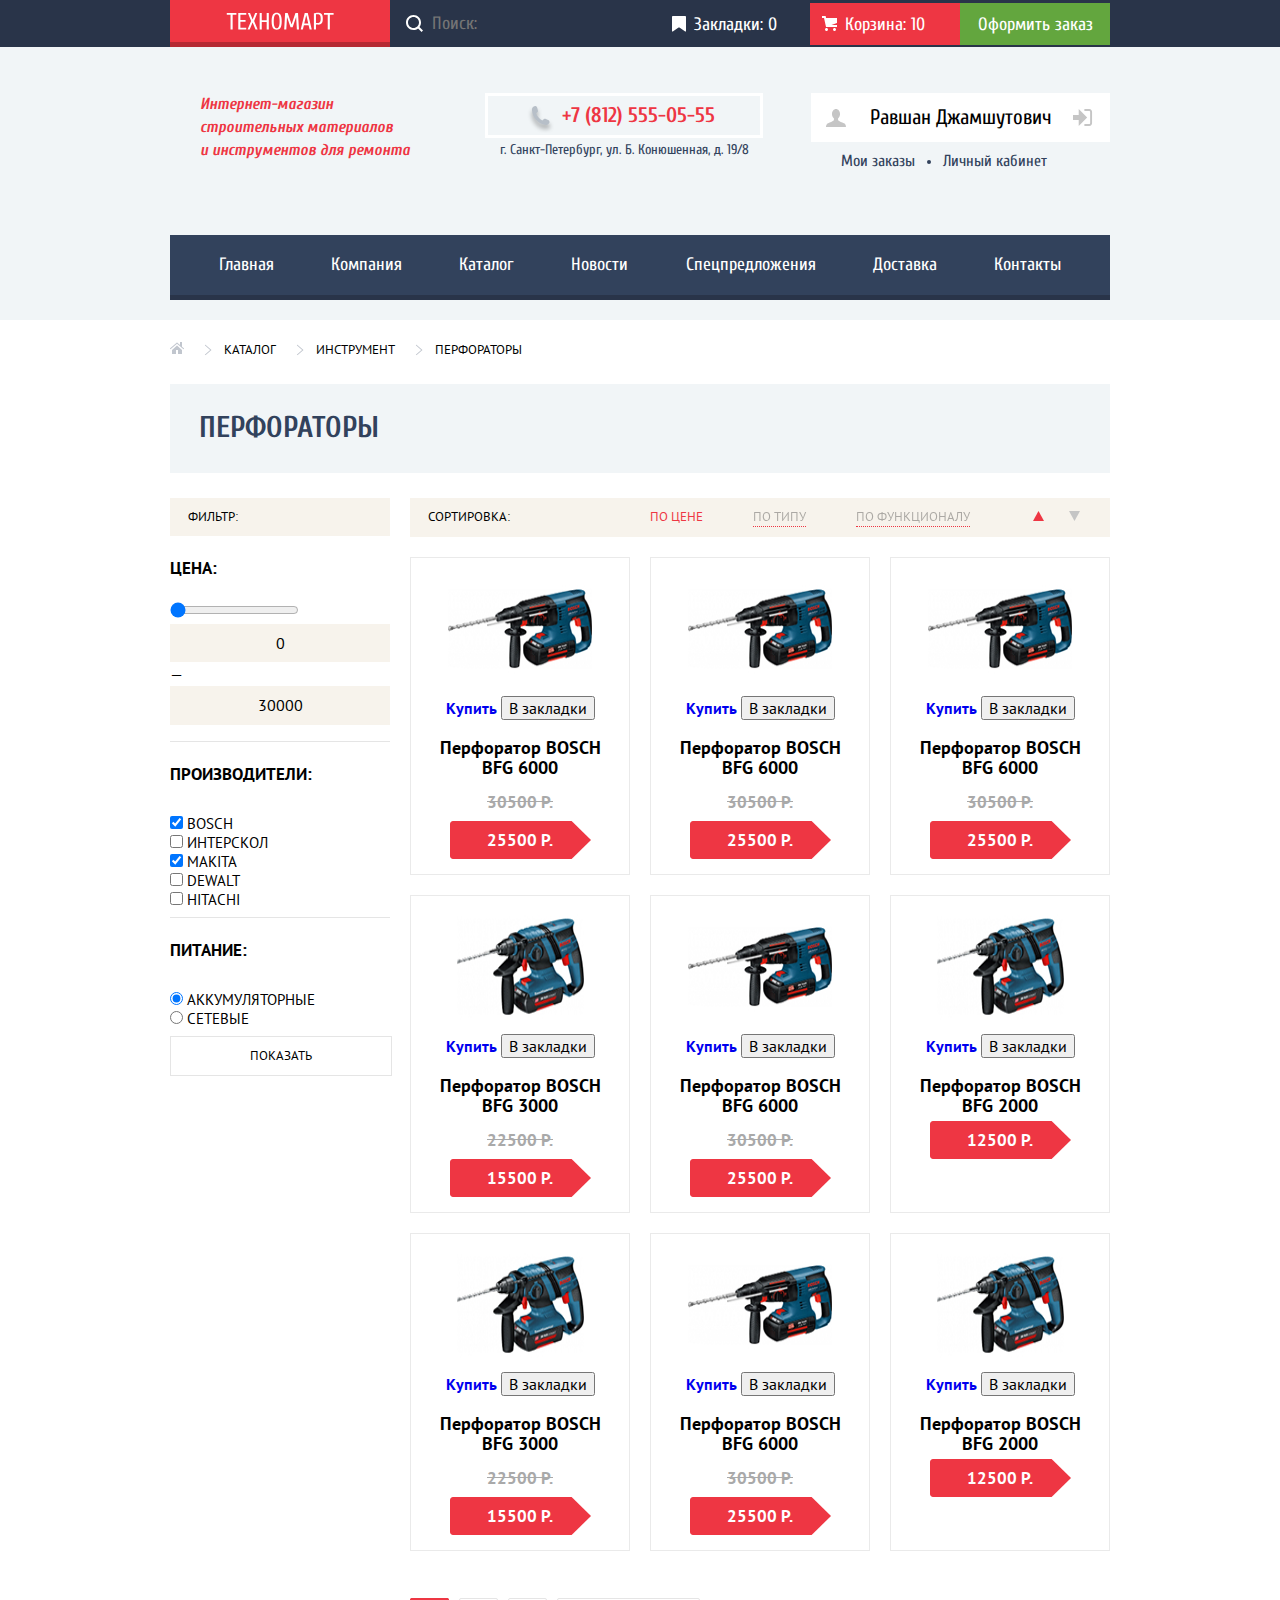
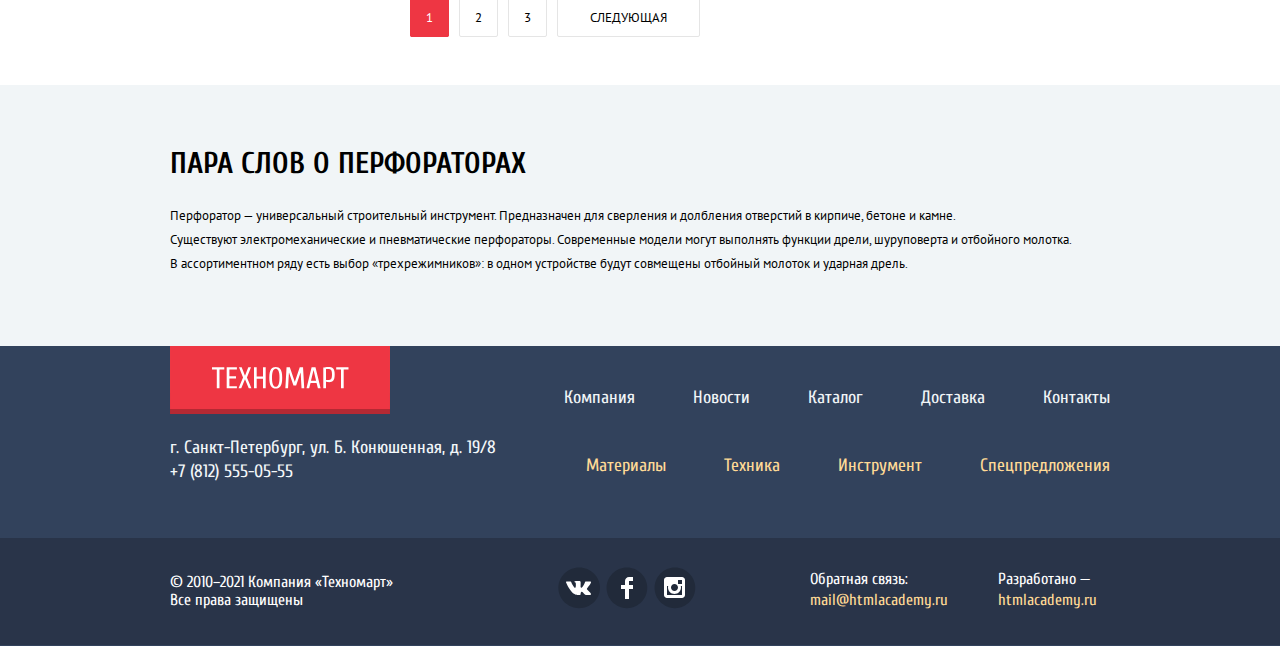
==== commit b5384bfb: "Добавляет исправления и сетку для внутренней страницы" ====
--- a/catalog.html
+++ b/catalog.html
@@ -12,24 +12,44 @@
   </head>
   <body>
     <header class="main-header">
-      <div class="container">
-        <div class="top-header">
-          <a href="index.html">
-            <img class="top-header-logo" src="img/logo_220x47.svg" alt="Логотип «Техномарт»">
+      <div class="top-header">
+        <div class="top-header-wrapper container">
+          <a class="top-header-logo" href="index.html">
+            <svg class="icon-logo-header" width="220" height="47" viewBox="0 0 220 47" fill="none" xmlns="http://www.w3.org/2000/svg">
+              <g filter="url(#filter0_i)">
+                <rect width="220" height="47" fill="#EE3643" />
+              </g>
+              <path fill-rule="evenodd" clip-rule="evenodd" d="M159.847 14.6585V29.4498H157.734V14.6585H153.978V13.0151H163.604V14.6585H159.847ZM151.712 23.3572C151.344 23.819 150.883 24.1477 150.327 24.3433C149.771 24.539 149.11 24.6368 148.343 24.6368C147.983 24.6368 147.576 24.6133 147.122 24.5664C146.668 24.5194 146.293 24.4646 145.995 24.402V29.4498H143.882V13.2498C144.477 13.0777 145.076 12.9564 145.678 12.8859C146.281 12.8155 146.934 12.7803 147.639 12.7803C148.578 12.7803 149.376 12.8781 150.034 13.0738C150.691 13.2694 151.223 13.5942 151.63 14.0481C152.037 14.502 152.334 15.1046 152.522 15.8559C152.71 16.6072 152.804 17.5385 152.804 18.6498C152.804 19.7924 152.714 20.7472 152.534 21.5142C152.354 22.2811 152.08 22.8955 151.712 23.3572ZM150.515 16.5368C150.397 15.9733 150.214 15.5272 149.963 15.1985C149.713 14.8698 149.396 14.639 149.012 14.5059C148.629 14.3729 148.171 14.3064 147.639 14.3064H145.995V22.9933H147.639C148.171 22.9933 148.629 22.9268 149.012 22.7938C149.396 22.6607 149.713 22.4298 149.963 22.1011C150.214 21.7724 150.397 21.3264 150.515 20.7629C150.632 20.1994 150.691 19.4951 150.691 18.6498C150.691 17.8046 150.632 17.1003 150.515 16.5368ZM138.6 25.2238H133.904L132.847 29.4498H130.734L134.726 13.0151H137.778L141.769 29.4498H139.656L138.6 25.2238ZM136.299 15.3629H136.205L134.256 23.5803H138.247L136.299 15.3629ZM126.156 17.2411H126.039L122.634 27.3368H120.521L117.117 17.2411H117L116.295 29.4498H114.182L115.121 13.0151H117.704L121.531 24.2846H121.625L125.452 13.0151H128.034L128.974 29.4498H126.861L126.156 17.2411ZM110.379 27.9238C109.941 28.5655 109.412 29.0194 108.794 29.2855C108.176 29.5516 107.467 29.6846 106.669 29.6846C105.871 29.6846 105.163 29.5516 104.544 29.2855C103.926 29.0194 103.398 28.5655 102.96 27.9238C102.521 27.282 102.189 26.4172 101.962 25.3294C101.735 24.2416 101.621 22.8759 101.621 21.2324C101.621 19.589 101.735 18.2233 101.962 17.1355C102.189 16.0477 102.521 15.1829 102.96 14.5411C103.398 13.8994 103.926 13.4455 104.544 13.1794C105.163 12.9133 105.871 12.7803 106.669 12.7803C107.467 12.7803 108.176 12.9133 108.794 13.1794C109.412 13.4455 109.941 13.8994 110.379 14.5411C110.817 15.1829 111.15 16.0477 111.377 17.1355C111.604 18.2233 111.717 19.589 111.717 21.2324C111.717 22.8759 111.604 24.2416 111.377 25.3294C111.15 26.4172 110.817 27.282 110.379 27.9238ZM109.357 17.7577C109.193 16.8498 108.978 16.1298 108.712 15.5977C108.446 15.0655 108.133 14.6977 107.773 14.4942C107.413 14.2907 107.045 14.189 106.669 14.189C106.294 14.189 105.926 14.2907 105.566 14.4942C105.206 14.6977 104.893 15.0655 104.627 15.5977C104.361 16.1298 104.145 16.8498 103.981 17.7577C103.817 18.6655 103.734 19.8238 103.734 21.2324C103.734 22.6411 103.817 23.7994 103.981 24.7072C104.145 25.6151 104.361 26.3351 104.627 26.8672C104.893 27.3994 105.206 27.7672 105.566 27.9707C105.926 28.1742 106.294 28.2759 106.669 28.2759C107.045 28.2759 107.413 28.1742 107.773 27.9707C108.133 27.7672 108.446 27.3994 108.712 26.8672C108.978 26.3351 109.193 25.6151 109.357 24.7072C109.522 23.7994 109.604 22.6411 109.604 21.2324C109.604 19.8238 109.522 18.6655 109.357 17.7577ZM96.6909 21.9368H91.7605V29.4498H89.6475V13.0151H91.7605V20.2933H96.6909V13.0151H98.804V29.4498H96.6909V21.9368ZM85.5396 29.4498L82.6048 22.4064L79.67 29.4498H77.5569L81.0787 20.9977L77.9091 13.0151H80.0222L82.6048 19.589L85.1874 13.0151H87.3004L84.1309 20.9977L87.6526 29.4498H85.5396ZM68.283 13.0151H76.2656V14.6585H70.3961V20.0585H75.5613V21.702H70.3961V27.8064H76.2656V29.4498H68.283V13.0151ZM62.6483 29.4498H60.5352V14.6585H56.7787V13.0151H66.4048V14.6585H62.6483V29.4498Z" fill="white" />
+              <defs>
+                <filter id="filter0_i" x="0" y="0" width="220" height="47" filterUnits="userSpaceOnUse" color-interpolation-filters="sRGB">
+                  <feFlood flood-opacity="0" result="BackgroundImageFix" />
+                  <feBlend mode="normal" in="SourceGraphic" in2="BackgroundImageFix" result="shape" />
+                  <feColorMatrix in="SourceAlpha" type="matrix" values="0 0 0 0 0 0 0 0 0 0 0 0 0 0 0 0 0 0 127 0" result="hardAlpha" />
+                  <feOffset dy="-5" />
+                  <feComposite in2="hardAlpha" operator="arithmetic" k2="-1" k3="1" />
+                  <feColorMatrix type="matrix" values="0 0 0 0 0 0 0 0 0 0 0 0 0 0 0 0 0 0 0.24 0" />
+                  <feBlend mode="normal" in2="shape" result="effect1_innerShadow" />
+                </filter>
+              </defs>
+            </svg>
           </a>
           <form class="top-header-search" action="http://echo.htmlacademy.ru" method="GET">
             <input type="search" placeholder="Поиск:">
           </form>
-          <ul class="top-header-usershop">
+          <ul class="top-header-usershop list-reset">
             <li class="top-header-bookmarks"><a href="#">Закладки: 0</a></li>
             <li class="top-header-cart cart-full"><a href="#">Корзина: 10</a></li>
             <li class="top-header-order"><a href="#">Оформить заказ</a></li>
           </ul>
         </div>
-        <div class="middle-header">
-          <h1 class="main-title">Интернет-магазин строительных материалов и инструментов для ремонта</h1>
+      </div>
+      <div class="middle-header container">
+        <h1 class="main-title">Интернет-магазин строительных материалов <br> и инструментов для ремонта</h1>
+        <div>
           <a class="phone" href="tel:+78125550555">+7 (812) 555-05-55</a>
           <address>г. Санкт-Петербург, ул. Б. Конюшенная, д. 19/8</address>
+        </div>
+        <div>
           <a href="#" class="btn-user btn-exit btn-avatar">Равшан Джамшутович</a>
           <ul class="top-header-user">
             <li><a href="#">Мои заказы</a></li>
@@ -37,108 +57,108 @@
             <li><a href="#">Личный кабинет</a></li>
           </ul>
         </div>
-        <nav class="main-navigation">
-          <ul>
-            <li><a href="index.html">Главная</a></li>
-            <li><a href="#">Компания</a></li>
-            <li><a href="catalog.html">Каталог</a></li>
-            <li><a href="#">Новости</a></li>
-            <li><a href="#">Спецпредложения</a></li>
-            <li><a href="#">Доставка</a></li>
-            <li><a href="#">Контакты</a></li>
-          </ul>
-        </nav>
       </div>
+      <nav class="container">
+        <ul class="main-navigation list-reset">
+          <li><a href="index.html">Главная</a></li>
+          <li><a href="#">Компания</a></li>
+          <li><a href="catalog.html">Каталог</a></li>
+          <li><a href="#">Новости</a></li>
+          <li><a href="#">Спецпредложения</a></li>
+          <li><a href="#">Доставка</a></li>
+          <li><a href="#">Контакты</a></li>
+        </ul>
+      </nav>
     </header>
-    <main class="main">
+    <main class="main-catalog">
       <div class="container">
-        <ul class="breadcrumbs title-navigation">
-          <li><a href="index.html"><img src="img/icons/icon-home.svg" alt="Главная"></a></li>
+        <ul class="breadcrumbs title-navigation list-reset">
+          <li><a href="index.html"><img src="img/icons/icon-home.svg" alt="Главная" width="14" height="12"></a></li>
           <li><a href="catalog.html">Каталог</a></li>
           <li><a href="#">Инструмент</a></li>
           <li><a>Перфораторы</a></li>
         </ul>
         <h2 class="title-secondary title-darkblue title-background">Перфораторы</h2>
-        <section class="filter-section">
-          <form action="/" method="POST">
-            <p class="title-navigation filter-background">Фильтр:</p>
-            <ul class="filter">
-              <li class="filter-cost">
-                <h3>Цена:</h3>
-                <input type="range" min="0" max="30000" step="1" value="50"><br>
-                <input class="filter-background" type="text" value="0">
-                <span>—</span>
-                <input class="filter-background"  type="text" value="30000">
-              </li>
-              <li class="filter-products">
-                <h3>Производители:</h3>
-                <ul>
-                  <li>
-                    <label>
-                      <input type="checkbox" name="made-bosch" checked>
-                      <span>Bosch</span>
-                    </label>
-                  </li>
-                  <li>
-                    <label>
-                      <input type="checkbox" name="made-interskol">
-                      <span>Интерскол</span>
-                    </label>
-                  </li>
-                  <li>
-                    <label>
-                      <input type="checkbox" name="made-makita" checked>
-                      <span>Makita</span>
-                    </label>
-                  </li>
-                  <li>
-                    <label>
-                      <input type="checkbox" name="made-dewalt">
-                      <span>Dewalt</span>
-                    </label>
-                  </li>
-                  <li>
-                    <label>
-                      <input type="checkbox" name="made-hitachi">
-                      <span>Hitachi</span>
-                    </label>
-                  </li>
-                </ul>
-              </li>
-              <li class="filter-power">
-                <h3>Питание:</h3>
-                <ul>
-                  <li>
-                    <label>
-                      <input type="radio" name="power" value="battery" checked>
-                      <span>Аккумуляторные</span>
-                    </label>
-                  </li>
-                  <li>
-                    <label>
-                      <input type="radio" name="power" value="power">
-                      <span>Сетевые</span>
-                    </label>
-                  </li>
-                </ul>
-              </li>
-            </ul>
-            <button class="filter-button title-navigation" type="submit">Показать</button>
-          </form>
-        </section>
-        <section class="catalog-section">
-          <div class="catalog-sorting">
-            <ul class="title-navigation filter-background">
+        <div class="main-catalog-table">
+          <section class="filter-section">
+            <form class="form" action="/" method="POST">
+              <ul class="filter list-reset">
+                <li class="title-navigation filter-background">Фильтр:</li>
+                <li class="filter-cost">
+                  <h3>Цена:</h3>
+                  <input type="range" min="0" max="30000" step="1" value="50"><br>
+                  <input class="filter-background" type="text" value="0">
+                  <span>—</span>
+                  <input class="filter-background"  type="text" value="30000">
+                </li>
+                <li class="filter-products">
+                  <h3>Производители:</h3>
+                  <ul>
+                    <li>
+                      <label>
+                        <input type="checkbox" name="made-bosch" checked>
+                        <span>Bosch</span>
+                      </label>
+                    </li>
+                    <li>
+                      <label>
+                        <input type="checkbox" name="made-interskol">
+                        <span>Интерскол</span>
+                      </label>
+                    </li>
+                    <li>
+                      <label>
+                        <input type="checkbox" name="made-makita" checked>
+                        <span>Makita</span>
+                      </label>
+                    </li>
+                    <li>
+                      <label>
+                        <input type="checkbox" name="made-dewalt">
+                        <span>Dewalt</span>
+                      </label>
+                    </li>
+                    <li>
+                      <label>
+                        <input type="checkbox" name="made-hitachi">
+                        <span>Hitachi</span>
+                      </label>
+                    </li>
+                  </ul>
+                </li>
+                <li class="filter-power">
+                  <h3>Питание:</h3>
+                  <ul>
+                    <li>
+                      <label>
+                        <input type="radio" name="power" value="battery" checked>
+                        <span>Аккумуляторные</span>
+                      </label>
+                    </li>
+                    <li>
+                      <label>
+                        <input type="radio" name="power" value="power">
+                        <span>Сетевые</span>
+                      </label>
+                    </li>
+                  </ul>
+                </li>
+              </ul>
+              <button class="filter-button title-navigation" type="submit">Показать</button>
+            </form>
+          </section>
+          <section class="catalog-section">
+            <ul class="catalog-sorting title-navigation filter-background list-reset">
               <li>Сортировка:</li>
               <li class=""><a class="sorting-active" href="#">По цене</a></li>
               <li class="sorting-border" ><a class="sorting-text" href="#">По типу</a></li>
               <li class="sorting-border"><a class="sorting-text" href="#">По функционалу</a></li>
-              <li><a class="sorting-button-up filter-background" href="#"></a></li>
-              <li><a class="sorting-button-down filter-background" href="#"></a></li>
-            </ul>
-          </div>
-          <div class="products-section">
-            <ul class="products-shop">
+              <li>
+                <a class="sorting-button-up filter-background" href="#"></a>
+                <a class="sorting-button-down filter-background" href="#"></a>
+              </li>
+            </ul>
+            <ul class="products-shop products-shop-table list-reset">
               <li class="product-card">
                 <img src="img/product-3.jpg" width="144" height="128" alt="Перфоратор BOSCH BFG 6000">
                 <div>
@@ -228,64 +248,107 @@
                 <span class="cost-after">12500 Р.</span>
               </li>
             </ul>
-            <ul class="title-navigation products-pages">
-              <li><a class="page-button page-active" href="#">1</a></li>
-              <li><a class="page-button" href="#">2</a></li>
-              <li><a class="page-button" href="#">3</a></li>
-              <li><a class="page-button page-next" href="#">Следующая</a></li>
-            </ul>
-          </div>
-        </section>
-        <section class="about-product-section">
+            <ul class="title-navigation pagination list-reset">
+              <li><a class="pagination-link page-active" href="#">1</a></li>
+              <li><a class="pagination-link" href="#">2</a></li>
+              <li><a class="pagination-link" href="#">3</a></li>
+              <li><a class="pagination-link page-next" href="#">Следующая</a></li>
+            </ul>
+          </section>
+        </div>
+      </div>
+      <section class="about-product-section">
+        <div class="container">
           <h2 class="title-secondary">Пара слов о перфораторах</h2>
           <p>Перфоратор — универсальный строительный инструмент. Предназначен для сверления и долбления отверстий в кирпиче, бетоне и камне.<br>
             Существуют электромеханические и пневматические перфораторы. Современные модели могут выполнять функции дрели, шуруповерта и отбойного молотка.<br>
             В ассортиментном ряду есть выбор «трехрежимников»: в одном устройстве будут совмещены отбойный молоток и ударная дрель.</p>
-        </section>
-      </div>
+        </div>
+      </section>
     </main>
     <footer class="footer">
-      <div class="container">
-        <section class="footer-top">
-          <a href="index.html">
-            <img class="top-header-logo" src="img/logo_220x68.svg" alt="Логотип «Техномарт»">
-          </a>
-          <div>
-            <ul class="nav-footer-top">
-              <li><a href="#">Компания</a></li>
-              <li><a href="#">Новости</a></li>
-              <li><a href="catalog.html">Каталог</a></li>
-              <li><a href="#">Доставка</a></li>
-              <li><a href="#">Контакты</a></li>
-            </ul>
-          </div>
-          <div class="address-footer-top">
-            <address>г. Санкт-Петербург, ул. Б. Конюшенная, д. 19/8</address>
-            <a href="tel:+78125550555">+7 (812) 555-05-55</a>
-          </div>
-          <div>
-            <ul class="menu-footer-top">
-              <li><a href="#">Материалы</a></li>
-              <li><a href="#">Техника</a></li>
-              <li><a href="#">Инструмент</a></li>
-              <li><a href="#">Спецпредложения</a></li>
-            </ul>
-          </div>
-        </section>
-        <section class="footer-bottom">
+      <section class="footer-top container">
+        <a class="footer-logo">
+          <svg width="220" height="68" viewBox="0 0 220 68" fill="none" xmlns="http://www.w3.org/2000/svg" xmlns:xlink="http://www.w3.org/1999/xlink">
+            <g filter="url(#filter0_i)">
+            <rect width="220" height="68" fill="url(#pattern0)"/>
+            </g>
+            <mask id="mask0" mask-type="alpha" maskUnits="userSpaceOnUse" x="0" y="0" width="220" height="68">
+            <rect width="220" height="68" fill="url(#pattern1)"/>
+            </mask>
+            <g mask="url(#mask0)">
+            <g filter="url(#filter1_i)">
+            <rect width="220" height="68" fill="#EE3643"/>
+            </g>
+            </g>
+            <path fill-rule="evenodd" clip-rule="evenodd" d="M173.694 23.397V42.297H170.994V23.397H166.194V21.297H178.494V23.397H173.694ZM163.299 34.512C162.829 35.102 162.239 35.522 161.529 35.772C160.819 36.022 159.974 36.147 158.994 36.147C158.534 36.147 158.014 36.117 157.434 36.057C156.854 35.997 156.374 35.927 155.994 35.847V42.297H153.294V21.597C154.054 21.377 154.819 21.222 155.589 21.132C156.359 21.042 157.194 20.997 158.094 20.997C159.294 20.997 160.314 21.122 161.154 21.372C161.994 21.622 162.674 22.037 163.194 22.617C163.714 23.197 164.094 23.967 164.334 24.927C164.574 25.887 164.694 27.077 164.694 28.497C164.694 29.957 164.579 31.177 164.349 32.157C164.119 33.137 163.769 33.922 163.299 34.512ZM161.769 25.797C161.619 25.077 161.384 24.507 161.064 24.087C160.744 23.667 160.339 23.372 159.849 23.202C159.359 23.032 158.774 22.947 158.094 22.947H155.994V34.047H158.094C158.774 34.047 159.359 33.962 159.849 33.792C160.339 33.622 160.744 33.327 161.064 32.907C161.384 32.487 161.619 31.917 161.769 31.197C161.919 30.477 161.994 29.577 161.994 28.497C161.994 27.417 161.919 26.517 161.769 25.797ZM146.544 36.897H140.544L139.194 42.297H136.494L141.594 21.297H145.494L150.594 42.297H147.894L146.544 36.897ZM143.604 24.297H143.484L140.994 34.797H146.094L143.604 24.297ZM130.644 26.697H130.494L126.144 39.597H123.444L119.094 26.697H118.944L118.044 42.297H115.344L116.544 21.297H119.844L124.734 35.697H124.854L129.744 21.297H133.044L134.244 42.297H131.544L130.644 26.697ZM110.484 40.347C109.924 41.167 109.249 41.747 108.459 42.087C107.669 42.427 106.764 42.597 105.744 42.597C104.724 42.597 103.819 42.427 103.029 42.087C102.239 41.747 101.564 41.167 101.004 40.347C100.444 39.527 100.019 38.422 99.729 37.032C99.439 35.642 99.294 33.897 99.294 31.797C99.294 29.697 99.439 27.952 99.729 26.562C100.019 25.172 100.444 24.067 101.004 23.247C101.564 22.427 102.239 21.847 103.029 21.507C103.819 21.167 104.724 20.997 105.744 20.997C106.764 20.997 107.669 21.167 108.459 21.507C109.249 21.847 109.924 22.427 110.484 23.247C111.044 24.067 111.469 25.172 111.759 26.562C112.049 27.952 112.194 29.697 112.194 31.797C112.194 33.897 112.049 35.642 111.759 37.032C111.469 38.422 111.044 39.527 110.484 40.347ZM109.179 27.357C108.969 26.197 108.694 25.277 108.354 24.597C108.014 23.917 107.614 23.447 107.154 23.187C106.694 22.927 106.224 22.797 105.744 22.797C105.264 22.797 104.794 22.927 104.334 23.187C103.874 23.447 103.474 23.917 103.134 24.597C102.794 25.277 102.519 26.197 102.309 27.357C102.099 28.517 101.994 29.997 101.994 31.797C101.994 33.597 102.099 35.077 102.309 36.237C102.519 37.397 102.794 38.317 103.134 38.997C103.474 39.677 103.874 40.147 104.334 40.407C104.794 40.667 105.264 40.797 105.744 40.797C106.224 40.797 106.694 40.667 107.154 40.407C107.614 40.147 108.014 39.677 108.354 38.997C108.694 38.317 108.969 37.397 109.179 36.237C109.389 35.077 109.494 33.597 109.494 31.797C109.494 29.997 109.389 28.517 109.179 27.357ZM92.994 32.697H86.694V42.297H83.994V21.297H86.694V30.597H92.994V21.297H95.694V42.297H92.994V32.697ZM78.745 42.297L74.995 33.297L71.245 42.297H68.545L73.045 31.497L68.995 21.297H71.695L74.995 29.697L78.295 21.297H80.995L76.945 31.497L81.445 42.297H78.745ZM56.695 21.297H66.895V23.397H59.395V30.297H65.995V32.397H59.395V40.197H66.895V42.297H56.695V21.297ZM49.495 42.297H46.795V23.397H41.995V21.297H54.295V23.397H49.495V42.297Z" fill="white"/>
+            <defs>
+            <filter id="filter0_i" x="0" y="0" width="220" height="68" filterUnits="userSpaceOnUse" color-interpolation-filters="sRGB">
+            <feFlood flood-opacity="0" result="BackgroundImageFix"/>
+            <feBlend mode="normal" in="SourceGraphic" in2="BackgroundImageFix" result="shape"/>
+            <feColorMatrix in="SourceAlpha" type="matrix" values="0 0 0 0 0 0 0 0 0 0 0 0 0 0 0 0 0 0 127 0" result="hardAlpha"/>
+            <feOffset dy="-5"/>
+            <feComposite in2="hardAlpha" operator="arithmetic" k2="-1" k3="1"/>
+            <feColorMatrix type="matrix" values="0 0 0 0 0 0 0 0 0 0 0 0 0 0 0 0 0 0 0.24 0"/>
+            <feBlend mode="normal" in2="shape" result="effect1_innerShadow"/>
+            </filter>
+            <pattern id="pattern0" patternContentUnits="objectBoundingBox" width="1" height="1">
+            <use xlink:href="#image0" transform="scale(0.00454545 0.0147059)"/>
+            </pattern>
+            <pattern id="pattern1" patternContentUnits="objectBoundingBox" width="1" height="1">
+            <use xlink:href="#image0" transform="scale(0.00454545 0.0147059)"/>
+            </pattern>
+            <filter id="filter1_i" x="0" y="0" width="220" height="68" filterUnits="userSpaceOnUse" color-interpolation-filters="sRGB">
+            <feFlood flood-opacity="0" result="BackgroundImageFix"/>
+            <feBlend mode="normal" in="SourceGraphic" in2="BackgroundImageFix" result="shape"/>
+            <feColorMatrix in="SourceAlpha" type="matrix" values="0 0 0 0 0 0 0 0 0 0 0 0 0 0 0 0 0 0 127 0" result="hardAlpha"/>
+            <feOffset dy="-5"/>
+            <feComposite in2="hardAlpha" operator="arithmetic" k2="-1" k3="1"/>
+            <feColorMatrix type="matrix" values="0 0 0 0 0 0 0 0 0 0 0 0 0 0 0 0 0 0 0.24 0"/>
+            <feBlend mode="normal" in2="shape" result="effect1_innerShadow"/>
+            </filter>
+            <image id="image0" width="220" height="68" xlink:href="[data-uri]"/>
+            </defs>
+            </svg>
+
+        </a>
+        <div>
+          <ul class="nav-footer-top list-reset">
+            <li><a href="#">Компания</a></li>
+            <li><a href="#">Новости</a></li>
+            <li><a href="catalog.html">Каталог</a></li>
+            <li><a href="#">Доставка</a></li>
+            <li><a href="#">Контакты</a></li>
+          </ul>
+        </div>
+        <div class="address-footer-top">
+          <address>г. Санкт-Петербург, ул. Б. Конюшенная, д. 19/8</address>
+          <a href="tel:+78125550555">+7 (812) 555-05-55</a>
+        </div>
+        <div>
+          <ul class="menu-footer-top list-reset">
+            <li><a href="#">Материалы</a></li>
+            <li><a href="#">Техника</a></li>
+            <li><a href="#">Инструмент</a></li>
+            <li><a href="#">Спецпредложения</a></li>
+          </ul>
+        </div>
+      </section>
+      <section class="footer-bottom">
+        <div class="container footer-bottom-display">
           <div class="copyright">
             <p>© 2010–2021 Компания «Техномарт»<br>
             Все права защищены</p>
           </div>
           <div>
-            <ul class="social">
+            <ul class="social list-reset">
               <li><a href="#"><img src="/img/icons/icon-vk.svg" alt="Вконтакте"></a></li>
               <li><a href="#"><img src="/img/icons/icon-fb.svg" alt="Фейсбук"></a></li>
               <li><a href="#"><img src="/img/icons/icon-insta.svg" alt="Инстаграм"></a></li>
             </ul>
           </div>
           <div>
-            <ul class="feedback">
+            <ul class="feedback list-reset">
               <li>
                 <p>Обратная связь:</p>
                 <a href="mailto:mail@htmlacademy.ru">mail@htmlacademy.ru</a>
@@ -296,8 +359,8 @@
               </li>
             </ul>
           </div>
-        </section>
-      </div>
+        </div>
+      </section>
     </footer>
 
   </body>
--- a/css/style.css
+++ b/css/style.css
@@ -2,6 +2,7 @@
 
 html {
   box-sizing: border-box;
+  height: 100%;
 }
 *, *:before, *:after {
   box-sizing: inherit;
@@ -20,20 +21,22 @@
   --cost-after: #FFFFFF;
 
   /* background-color */
-  --Basic-background: #F1F5F7;
+  --basic-background: #F1F5F7;
   --nav-background: #32425C;
   --nav-background-dark: #293449;
   --order-background: #63a63e;
   --picture-background: #474747;
   --products-background: #F9F5F0;
+  --filter-background: #F7F3EC;
 
 
   /* border-color */
-  --Basic-border-shop: #eaeaea;
+  --basic-border-shop: #eaeaea;
 }
 
 body {
   min-width: 960px;
+  height: 100%;
   margin: 0;
   padding: 0;
   font-family: "Cuprum", "Arial", sans-serif;
@@ -41,6 +44,9 @@
   line-height: 24px;
   font-style: normal;
   color: var(--basic-black);
+  display: grid;
+  grid-template-rows: auto 1fr auto;
+
 }
 
 a {
@@ -52,39 +58,48 @@
   height: auto;
 }
 
-ul {
-  list-style: none;
-}
-
-.buttons {
-  padding: 10px 47px 10px 49px;
-  height: auto;
+.button {
+  width: 192px;
+  padding: 10px 0;
+  text-align: center;
   color: var(--navigation-white);
   font-size: 14px;
-  font-weight: 400;
   line-height: 18px;
   text-transform: uppercase;
   border: none;
   background-color: #ee3643;
 }
 
+.container {
+  margin: 0 auto;
+  width: 960px;
+  padding: 0 10px;
+}
+
+.list-reset {
+  list-style: none;
+  margin: 0;
+  padding: 0;
+}
+
 
 /* header */
 
 
 
 .main-header {
-  background-color: var(--Basic-background);
-  height: 320px;
+  background-color: var(--basic-background);
+  min-height: 320px;
 }
 
 .top-header {
   background-color: var(--nav-background-dark);
-  height: 42px;
-}
-
-.top-header form {
-  display: inline-block;
+  min-height: 42px;
+}
+
+.top-header-wrapper {
+  display: flex;
+  align-items: center;
 }
 
 .top-header-logo {
@@ -93,6 +108,7 @@
 }
 
 .top-header-search {
+  display: flex;
   width: 271px;
   height: 42px;
 }
@@ -101,81 +117,97 @@
 
   background: url("../img/icons/icon-search.svg") no-repeat 16px 50%;
   padding-left: 42px;
-  width: 271px;
+  width: 100%;
   font-size: 18px;
-  font-weight: 400;
   line-height: 24px;
   border: none;
 }
 
 .top-header-usershop {
-  display: inline-block;
+  display: flex;
+  justify-content: flex-end;
+  align-items: center;
   margin: 0;
-  padding-left: 0;
-  width: 450px;
 }
 
 .top-header-usershop a {
+  display: block;
   font-size: 18px;
-  font-weight: 400;
   line-height: 24px;
   color: var(--navigation-white);
-
-}
-
-.top-header-usershop li {
-  display: inline-block;
-}
-
+  width: 150px;
+  min-height: 42px;
+  text-align: center;
+  padding-top: 10px;
+}
 
 .top-header-bookmarks {
-  background: url("../img/icons/icon-bookmark.svg") no-repeat 0 50%;
-  padding-left: 20px;
+  background: url("../img/icons/icon-bookmark.svg") no-repeat 12px 50%;
 }
 
 .top-header-cart {
-  background: url("../img/icons/icon-cart.svg") no-repeat 0 50%;
-  padding-left: 20px;
+  background: url("../img/icons/icon-cart.svg") no-repeat 12px 50%;
+}
+
+.cart-full {
+  background-color: #ee3643;
 }
 
 .top-header-order {
   background-color: var(--order-background);
-  width: 150px;
-  height: 42px;
-  text-align: center;
-  padding-top: 10px;
 }
 
 .main-title {
-  display: inline-block;
   font-style: italic;
-  width: 197px;
+  width: 210px;
   font-size: 16px;
   line-height: 23px;
-  margin-bottom: 50px;
+  margin: 0;
+  margin-right: 37px;
+  margin-left: 30px;
+  padding: 0;
   color: var(--title-red);
+  justify-items: flex-start;
 }
 
 .phone {
   display: inline-block;
   border: 3px solid #ffffff;
+  background: url(/img/icons/icon-phone.svg) no-repeat 39px 10px;
   font-size: 21px;
   font-weight: 700;
-  padding: 15px 40px;
+  padding: 7px 45px 8px 74px;
   color: var(--title-red);
 }
 
+.middle-header {
+  display: flex;
+  align-items: flex-start;
+  justify-content: space-between;
+  padding-top: 46px;
+  padding-bottom: 46px;
+
+
+}
+
 .middle-header address {
-  display: inline-block;
   font-size: 14px;
   line-height: 24px;
   font-style: normal;
   color: var(--subtitle-darkblue);
+  text-align: center;
 }
 
 .btn-enter {
   background: url("../img/icons/icon-login.svg") no-repeat 10px 50%;
-}
+
+}
+
+.btn-exit {
+  background: url("../img/icons/icon-login.svg") no-repeat 262px 50%,
+              url("../img/icons/icon-avatar.svg") no-repeat 15px 50%;;
+}
+
 
 .btn-user {
   display: inline-block;
@@ -191,49 +223,169 @@
 
 .btn-user.btn-enter {
   width: 121px;
-}
-
-.main-navigation ul {
-
+
+}
+
+.btn-exit {
+  width: 299px;
+}
+
+.top-header-user {
+
+  margin-top: 7px;
+}
+
+.top-header-user a {
+  font-size: 16px;
+  line-height: 18px;
+  font-style: normal;
+  color: var(--subtitle-darkblue);
+}
+
+.top-header-user li {
+  display: inline-block;
+  margin-right: 8px;
+}
+
+.top-header-user li:nth-child(2) {
+  background-color: var(--subtitle-darkblue);
+  padding: 2px;
+  vertical-align: middle;
+  border-radius: 50%;
+}
+
+
+
+.main-navigation {
+  min-height: 60px;
+  display: flex;
+  flex-wrap: wrap;
+  justify-content: space-around;
+  align-items: center;
+  padding: 0 20px;
   background-color: var(--nav-background);
   box-shadow: 0 5px 0 0 var(--nav-background-dark);
-  width: 940px;
-  height: 60px;
-}
-
-.main-navigation li {
-  display: inline-block;
+  color: var(--navigation-white);
 }
 
 .main-navigation a {
   display: block;
-  padding: 19px 24px;
   font-size: 18px;
   line-height: 24px;
-  color: var(--navigation-white);
+  padding: 16px 10px;
+  color: inherit;
 }
 
 
 
 /* main */
 
-
-  /* section offers */
 .main {
-  margin-top: 59px;
-}
-.offers-block {
-  width: 940px;
-  height: auto;
-}
-
-.offers-block li {
-  display: inline-block;
-}
-
-.cards {
+  padding-top: 59px;
+  padding-bottom: 100px;
+}
+
+.main-catalog {
+  padding-top: 21px;
+}
+
+.main-catalog-table {
+  display: grid;
+  grid-template-columns: 220px auto;
+}
+
+.title-navigation {
+ font-size: 13px;
+ line-height: 18px;
+ font-family: "PT Sans", "Arial", sans-serif;
+ text-transform: uppercase;
+ color: var(--basic-black);
+}
+
+.breadcrumbs {
+  display: flex;
+}
+
+.breadcrumbs li:not(:first-child) {
+  background: url("/img/icons/icon-right-small.svg") no-repeat 0 50%;
+  padding-left: 20px;
+}
+
+.breadcrumbs a {
+  color: inherit;
+  padding-right: 20px;
+}
+
+.title-background {
+  background-color: var(--basic-background);
+  padding: 29px 739px 30px 29px;
+}
+
+  /* section filter-section */
+
+
+
+.filter-background {
+  background-color: var(--filter-background);
+  padding: 10px 18px;
+  border: none;
+}
+
+.filter {
+  font-family: "PT Sans", "Arial", sans-serif;
+  text-transform: uppercase;
+}
+
+.filter h3 {
+  font-weight: 700;
+  font-size: 17px;
+  line-height: 30px;
+}
+
+.filter ul {
+  font-size: 15px;
+  line-height: 19px;
+  list-style: none;
+  padding: 8px 0;
+}
+
+.filter input {
+ text-align: center;
+}
+
+.filter-cost {
+  margin-bottom: 16px;
+}
+
+.filter-products {
+  border-top: 1px solid #E5E5E5;
+  border-bottom: 1px solid #E5E5E5;
+
+}
+
+.filter-button {
+  background-color: white;
+  border: 1px solid #E5E5E5;
+  padding: 10px 79px;
+}
+
+
+  /* section offers-section */
+
+.offers-section {
+  padding-bottom: 59px;
+}
+
+.offer-cards {
+  display: grid;
+  grid-template-columns: repeat(3,300px);
+  gap: 20px;
+  padding: 0;
+}
+
+.card {
   width: 300px;
-  height: 123px;
+  min-height: 123px;
   font-size: 24px;
   line-height: 30px;
   padding-left: 20px;
@@ -242,25 +394,31 @@
 
 .offer-materials {
   background-color: #FFBF47;
+  grid-column: 1/2;
 }
 
 .offer-tools {
   background-color: #3BBCE3;
+  grid-column: 2/3;
 }
 
 .offer-technic {
   background-color: #DC91D8;
+  grid-column: 3/4;
 }
 
 .offer-discount {
   background-color: #8ED78F;
+  grid-column: 3/4;
 }
 
 .offer-delivery {
   background-color: #FFBF47;
-}
-
-.cards a {
+  grid-column: 3/4;
+  grid-row: 3/4;
+}
+
+.card a {
   color: var(--navigation-white);
   background-color: rgba(255, 255, 255, 0.1);
   padding: 10px 30px;
@@ -268,49 +426,184 @@
   line-height: 18px
 }
 
+.offer-slider {
+  grid-column: 1/3;
+  grid-row: 2/4;
+  width: 620px;
+  min-height: 266px;
+}
+
+
+.slider {
+  padding: 0;
+}
+
+
+.slider-perforator {
+  background: url('/img/worker-1.jpg') no-repeat;
+  width: 620px;
+}
+
+.slider-drill {
+  background: url('/img/worker-2.jpg') no-repeat;
+}
+
+.slider-item {
+  display: flex;
+  flex-direction: column;
+  justify-content: space-between;
+  width: 620px;
+  min-height: 266px;
+  background-color: rgba(0, 0, 0, 0.5);
+}
+
+.slider-title {
+  min-height: 104px;
+  background-color: rgba(0, 0, 0, 0.25);
+}
 
 .slider-item h3 {
   font-size: 36px;
+  padding: 0;
+  margin: 0;
+  margin-top: 23px;
+  margin-left: 24px;
+  font-weight: 700;
+  font-size: 36px;
+  line-height: 36px;
+  color: var(--navigation-white);
+  text-transform: uppercase;
 }
 
 .slider-item p {
   font-size: 18px;
-}
-
-.offer-slider-left {
-  border: none;
+  font-size: 18px;
+  line-height: 24px;
+  color: var(--navigation-white);
+  padding: 0;
+  margin-top: 5px;
+  margin-left: 24px;
+}
+
+.slider-button {
+  align-self: flex-start;
+  margin-left: 24px;
+  margin-bottom: 27px;
+}
+
+.slider-nav {
+  display: flex;
+  justify-content: space-between;
+  margin: 0 24px;
+  padding: 0;
+}
+
+.offer-slider-button {
   width: 22px;
   height: 40px;
-  background: url("../img/icons/icon-slider-left.svg") no-repeat 10px 0;
+  cursor: pointer;
+  border: none;
+}
+
+.offer-slider-left {
+  background: url("../img/icons/icon-slider-left.svg") no-repeat;
 }
 
 .offer-slider-right {
+  background: url("../img/icons/icon-slider-right.svg") no-repeat;
+}
+
+
+
+  /* section products-section and catalog-section */
+
+    /* section catalog-section */
+
+.catalog-section {
+  display: flex;
+  flex-direction: column;
+  margin-left: 20px;
+}
+
+.catalog-sorting {
+  display: flex;
+  justify-content: space-between;
+  margin-bottom: 20px;
+}
+
+.catalog-sorting li:first-child {
+  margin-right: 90px;
+}
+
+.sorting-text {
+  color: var(--basic-black);
+  opacity: 0.3;
+  padding: 10px 0;
+}
+
+.sorting-border {
+  border-bottom: 1px dotted var(--title-red);
+}
+
+.sorting-active {
+  color: var(--title-red);
+  opacity: 1;
   border: none;
-  width: 22px;
-  height: 40px;
-  background: url("../img/icons/icon-slider-right.svg") no-repeat 10px 0;
-}
-
-  /* section products-block*/
-
-.products-block {
-  width: 940px;
-  height: 427px;
+}
+
+.sorting-button-up {
+ background: url("/img/icons/icon-sorting-button-up.svg") no-repeat 50% 50%;
+}
+
+.sorting-button-down {
+  background: url("/img/icons/icon-sorting-button-down.svg") no-repeat 50% 50%;
+ }
+
+ .pagination  {
+   display: flex;
+   margin: 58px 0;
+ }
+
+ .pagination-link {
+  color: var(--basic-black);
+  border: 1px solid #E5E5E5;
+  border-radius: 2px;
+  padding: 10px 15px;
+  margin-right: 10px;
+ }
+
+ .page-next {
+  padding: 10px 32px;
+ }
+
+ .page-active {
+  color: var(--navigation-white);
+  border: 1px solid var(--title-red);
+  border-radius: 2px;
+  background-color: var(--title-red);
+ }
+
+
+    /* products-section */
+
+
+.products-section {
+  display: flex;
+  flex-direction: column;
 }
 
 .products-popular {
+  display: flex;
+  align-items: center;
+  justify-content: space-between;
   background-color: var(--products-background);
-  height: 89px;
-  width: auto;
-}
-
-.products-block li {
-  display: inline-block;
-}
-
-.title-h2 {
+  min-height: 89px;
+  padding-left: 28px;
+  padding-right: 14px;
+}
+
+.title-secondary {
   text-transform: uppercase;
-  font-weight: 400;
   font-size: 30px;
   line-height: 30px;
 }
@@ -319,22 +612,35 @@
   color: var(--subtitle-darkblue);
 }
 
+.products-shop-popular {
+  display: flex;
+  justify-content: space-between;
+  padding: 0;
+  margin: 20px 0 70px 0;
+}
+
+.products-shop-table {
+  display: grid;
+  grid-template-columns: repeat(3, 220px);
+  gap: 20px;
+}
+
 .products-shop {
+
   font-family: "PT Sans", "Arial", sans-serif;
   font-style: normal;
   font-weight: 700;
   text-align: center;
 }
 
-.products-shop li {
-  border: 1px solid var(--Basic-border-shop);
+.product-card {
+  border: 1px solid var(--basic-border-shop);
   width: 220px;
-  height: 318px;
+  min-height: 318px;
 }
 
 .products-shop img {
   height: 122px;
-  width: auto;
   margin-top: 10px;
 }
 
@@ -360,19 +666,30 @@
   padding: 20px 40px;
 }
 
-  /* section brands-block*/
-
-.brands-block {
-  width: 940px;
-  height: 419px;
+
+  /* section brands-section */
+
+.brands-section {
+  display: flex;
+  flex-direction: column;
+}
+
+.popular-brands {
+  display: grid;
+  grid-template-columns: repeat(4, 220px);
+  grid-template-rows: repeat(2, 145px);
+  gap: 20px;
+  margin: 20px auto;
+
+
 }
 
 .popular-brands li {
-  display: inline-block;
-  border: 1px solid var(--Basic-border-shop);
+  border: 1px solid var(--basic-border-shop);
   width: 220px;
-  height: 145px;
+  min-height: 145px;
   position: relative;
+
 }
 
 .popular-brands img {
@@ -384,34 +701,39 @@
   margin: auto;
 }
 
-  /* section services-block*/
-
-.services-block {
-  background-color: var(--Basic-background);
-  width: 1200px;
-  height: 522px;
-}
-
-.services-block p {
+  /* section services-section */
+
+.services-section {
+  background-color: var(--basic-background);
+  min-height: 574px;
+}
+
+.services-section-display {
+  display: flex;
+  margin-top: 67px;
+}
+
+.services-text {
+  padding-top: 118px;
+  padding-bottom: 0px;
+}
+
+.services-section p {
   font-family: "PT Sans", "Arial", sans-serif;
   font-style: normal;
-  font-weight: 400;
   font-size: 13px;
   line-height: 24px;
 }
 
 .box-services-list {
-  display: -webkit-box;
-}
-
-.services-list {
+  margin-right: 80px;
+}
+
+.services-tabs {
   position: relative;
-  padding: 0;
-  margin-top: 55px;
-  margin-bottom: 0;
-}
-
-.services-list:before {
+}
+
+.services-tabs:before {
   position: absolute;
   top: -40px;
   right: 0;
@@ -421,7 +743,7 @@
   background: url(/img/shadow.png) no-repeat center center;
 }
 
-.services-list li {
+.service-tab {
   font-weight: 700;
   font-size: 21px;
   line-height: 30px;
@@ -431,30 +753,62 @@
   padding-top: 14px;
   padding-bottom: 17px;
   width: 240px;
-  height: 61px;
+  min-height: 61px;
   box-shadow: 0px 1px 0px #293449, inset 0px 1px 0px #405069;
   margin-top: 1px;
-}
-
-   /* section company-block*/
-
-.company-block p {
+  border: none;
+}
+
+.delivery-tab {
+  background: url("/img/truck.png") no-repeat right bottom;
+  min-height: 283px;
+  width: 619px;
+}
+
+.delivery-tab h2 {
+  margin-top: 0;
+}
+
+   /* section company-section */
+
+.company-section {
+  display: flex;
+  justify-content: space-between;
+  padding-top: 73px;
+  min-height: 356px;
+}
+
+.company-section p {
   font-family: "PT Sans", "Arial", sans-serif;
   font-size: 13px;
   line-height: 24px;
 }
 
 .about-company {
+  display: flex;
+  flex-direction: column;
   width: 460px;
-  height: auto;
-  display: inline-block;
-}
+}
+
+.company-section h2 {
+  margin-top: 0;
+}
+
+.about-company .button {
+  width: 220px;
+  margin-top: 2px;
+}
+
 
 .partners-list {
-  margin: 20px 0;
-  padding: 0px;
-
-}
+  margin-bottom: 20px;
+}
+
+.partners-list li {
+  font-size: 18px;
+  line-height: 24px;
+}
+
 
 .partners-list li:before {
   content: "";
@@ -468,37 +822,70 @@
 }
 
 .contacts-company {
-  display: inline-block;
+  display: flex;
+  flex-direction: column;
   width: 300px;
-  height: auto;
-}
-
-.contacts-company .buttons {
+}
+
+.contacts-company .button {
   width: 300px;
-  height: auto;
-}
-
-
+  margin-top: 25px;
+}
+
+
+
+  /* section about-product-section */
+
+.about-product-section {
+  background-color: var(--basic-background);
+  min-height: 261px;
+}
+
+.about-product-section h2 {
+  margin: 0;
+  padding-top: 64px;
+  padding-bottom: 25px;
+}
+
+.about-product-section p {
+  margin: 0;
+  padding-top: 0;
+  padding-bottom: 68px;
+  font-family: "PT Sans", "Arial", sans-serif;
+  font-style: normal;
+  font-size: 13px;
+  line-height: 24px;
+
+}
 
 /* footer */
 
 .footer {
-  margin-top: 100px;
-  width: 1200px;
-  height: 300px;
-  background-color: var(--nav-background)
-
+  min-height: 300px;
+  background-color: var(--nav-background);
+  display: flex;
+  flex-direction: column;
+}
+
+.footer-top {
+  display: flex;
+  flex-wrap: wrap;
+  justify-content: space-between;
+
+}
+
+.footer-logo {
+  width: 220px;
+  height: 68px;
 }
 
 .nav-footer-top {
-  display: -webkit-box;
-  margin: 0;
+  display: flex;
   padding-top: 40px;
-  list-style: none;
 }
 
 .nav-footer-top a {
-  margin-left: 60px;
+  margin-left: 58px;
   color: var(--navigation-gray);
   font-size: 18px;
   line-height: 24px;
@@ -506,7 +893,7 @@
 
 .address-footer-top {
   width: 330px;
-  height: auto;
+  margin-top: 22px;
 }
 
 .address-footer-top address {
@@ -524,24 +911,32 @@
 }
 
 .menu-footer-top {
-  display: -webkit-box;
-  margin: 0;
+  display: flex;
   padding-top: 40px;
-  list-style: none;
-}
+}
+
 
 .menu-footer-top a {
-  margin-left: 60px;
+  margin-left: 58px;
   color: var(--footer-yellow);
   font-size: 18px;
   line-height: 24px;
 }
 
 .footer-bottom {
-  width: 1200px;
-  height: 107px;
+  min-height: 107px;
+  margin-top: 54px;
+  display: flex;
+  align-items: center;
   background-color: var(--nav-background-dark)
 }
+
+.footer-bottom-display {
+  display: flex;
+  align-items: center;
+  justify-content: space-between;
+}
+
 
 .copyright p {
   font-size: 16px;
@@ -549,17 +944,26 @@
   color: var(--navigation-white);
 }
 
+.social {
+  margin-left: 50px;
+}
+
 .social li {
   display: inline-block;
 }
 
 .feedback {
-  display: inline-block;
+  display: flex;
+  justify-content: space-between;
+  width: 300px;
+  padding-right: 13px;
 }
 
 .feedback p {
   font-size: 16px;
   line-height: 18px;
+  padding: 0;
+  margin: 0;
   color: var(--navigation-white)
 }
 
@@ -575,7 +979,7 @@
 .pop-up-form {
   width: 620px;
   height: 430px;
-  filter: drop-shadow(0px 4px 20px rgba(0, 0, 0, 0.15));
+  box-shadow: 0px 4px 20px rgba(0, 0, 0, 0.15);
 
 }
 
@@ -595,7 +999,7 @@
   display: list-item;
 }
 
-.feedback-form {
+.contact-form {
   border-top: 7px solid var(--title-red);
   padding-top: 45px;
   padding-bottom: 28px;
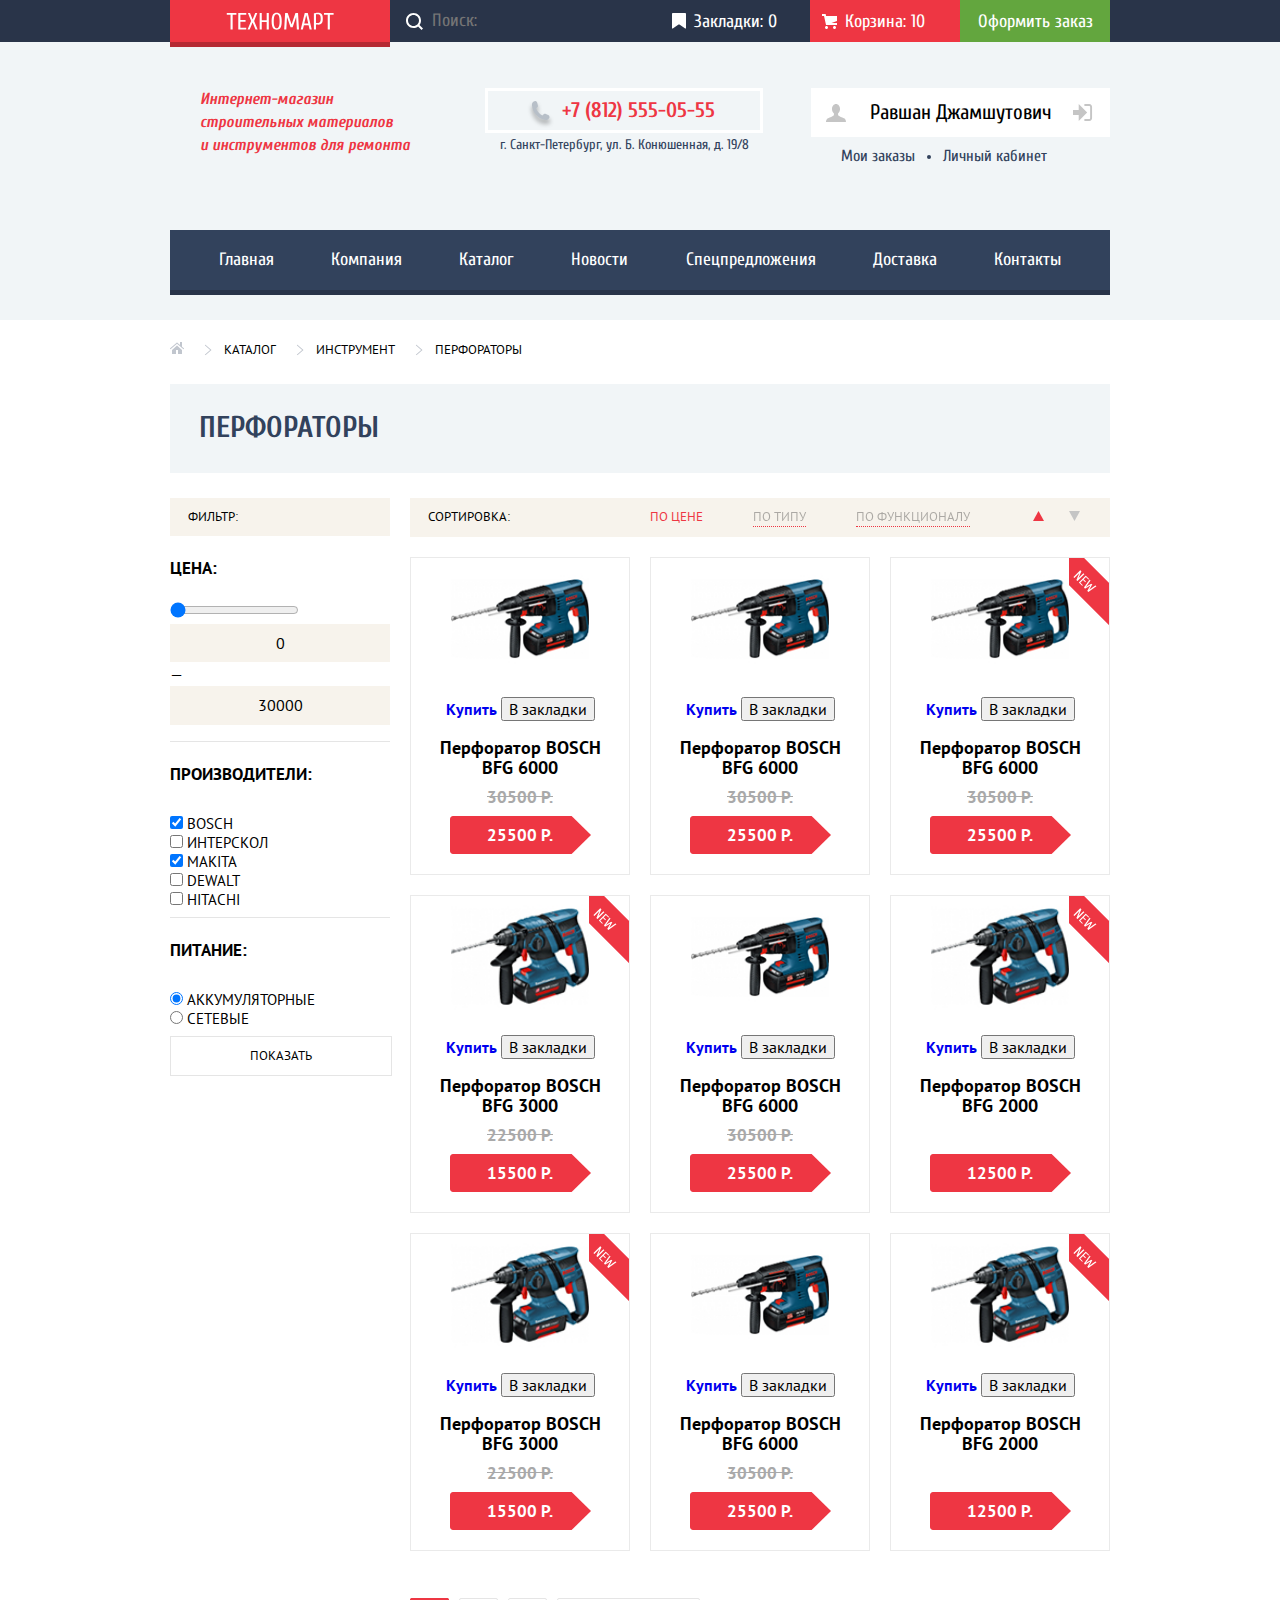
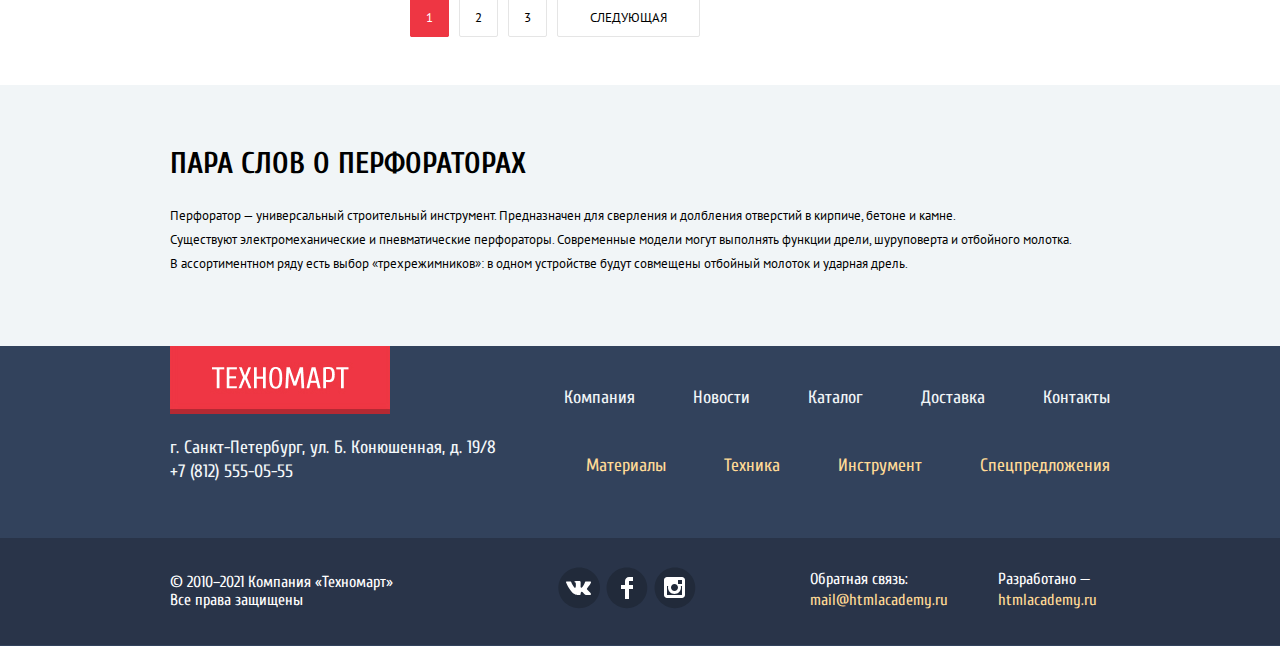
==== commit c563fa0a: "Добавляет исправления, сетку на флексе для каточек магазина и pop-up" ====
--- a/catalog.html
+++ b/catalog.html
@@ -72,7 +72,7 @@
     </header>
     <main class="main-catalog">
       <div class="container">
-        <ul class="breadcrumbs title-navigation list-reset">
+        <ul class="breadcrumbs button-catalog list-reset">
           <li><a href="index.html"><img src="img/icons/icon-home.svg" alt="Главная" width="14" height="12"></a></li>
           <li><a href="catalog.html">Каталог</a></li>
           <li><a href="#">Инструмент</a></li>
@@ -83,7 +83,7 @@
           <section class="filter-section">
             <form class="form" action="/" method="POST">
               <ul class="filter list-reset">
-                <li class="title-navigation filter-background">Фильтр:</li>
+                <li class="button-catalog filter-background">Фильтр:</li>
                 <li class="filter-cost">
                   <h3>Цена:</h3>
                   <input type="range" min="0" max="30000" step="1" value="50"><br>
@@ -144,11 +144,11 @@
                   </ul>
                 </li>
               </ul>
-              <button class="filter-button title-navigation" type="submit">Показать</button>
+              <button class="filter-button button-catalog" type="submit">Показать</button>
             </form>
           </section>
           <section class="catalog-section">
-            <ul class="catalog-sorting title-navigation filter-background list-reset">
+            <ul class="catalog-sorting button-catalog filter-background list-reset">
               <li>Сортировка:</li>
               <li class=""><a class="sorting-active" href="#">По цене</a></li>
               <li class="sorting-border" ><a class="sorting-text" href="#">По типу</a></li>
@@ -165,9 +165,11 @@
                   <a href="#">Купить</a>
                   <button>В закладки</button>
                 </div>
-                <p>Перфоратор BOSCH<br>BFG 6000</p>
-                <span class="cost-before">30500 Р.</span><br>
-                <span class="cost-after">25500 Р.</span>
+                <div class="card-content">
+                  <p>Перфоратор BOSCH<br>BFG 6000</p>
+                  <span class="cost-before">30500 Р.</span><br>
+                  <span class="cost-after">25500 Р.</span>
+                </div>
               </li>
               <li class="product-card">
                 <img src="img/product-3.jpg" width="144" height="128" alt="Перфоратор BOSCH BFG 6000">
@@ -175,9 +177,35 @@
                   <a href="#">Купить</a>
                   <button>В закладки</button>
                 </div>
-                <p>Перфоратор BOSCH<br>BFG 6000</p>
-                <span class="cost-before">30500 Р.</span><br>
-                <span class="cost-after">25500 Р.</span>
+                <div class="card-content">
+                  <p>Перфоратор BOSCH<br>BFG 6000</p>
+                  <span class="cost-before">30500 Р.</span><br>
+                  <span class="cost-after">25500 Р.</span>
+                </div>
+              </li>
+              <li class="product-card product-new">
+                <img src="img/product-3.jpg" width="144" height="128" alt="Перфоратор BOSCH BFG 6000">
+                <div>
+                  <a href="#">Купить</a>
+                  <button>В закладки</button>
+                </div>
+                <div class="card-content">
+                  <p>Перфоратор BOSCH<br>BFG 6000</p>
+                  <span class="cost-before">30500 Р.</span><br>
+                  <span class="cost-after">25500 Р.</span>
+                </div>
+              </li>
+              <li class="product-card product-new">
+                <img src="img/product-2.jpg" width="127" height="112" alt="Перфоратор BOSCH BFG 3000">
+                <div>
+                  <a href="#">Купить</a>
+                  <button>В закладки</button>
+                </div>
+                <div class="card-content">
+                  <p>Перфоратор BOSCH<br>BFG 3000</p>
+                  <span class="cost-before">22500 Р.</span><br>
+                  <span class="cost-after">15500 Р.</span>
+                </div>
               </li>
               <li class="product-card">
                 <img src="img/product-3.jpg" width="144" height="128" alt="Перфоратор BOSCH BFG 6000">
@@ -185,70 +213,62 @@
                   <a href="#">Купить</a>
                   <button>В закладки</button>
                 </div>
-                <p>Перфоратор BOSCH<br>BFG 6000</p>
-                <span class="cost-before">30500 Р.</span><br>
-                <span class="cost-after">25500 Р.</span>
+                <div class="card-content">
+                  <p>Перфоратор BOSCH<br>BFG 6000</p>
+                  <span class="cost-before">30500 Р.</span><br>
+                  <span class="cost-after">25500 Р.</span>
+                </div>
+              </li>
+              <li class="product-card product-new">
+                <img src="img/product-4.jpg" width="127" height="112" alt="Перфоратор BOSCH BFG 2000">
+                <div>
+                  <a href="#">Купить</a>
+                  <button>В закладки</button>
+                </div>
+                <div class="card-content">
+                  <p>Перфоратор BOSCH<br>BFG 2000</p>
+                  <span class="cost-before"></span><br>
+                  <span class="cost-after">12500 Р.</span>
+                </div>
+              </li>
+              <li class="product-card product-new">
+                <img src="img/product-2.jpg" width="127" height="112" alt="Перфоратор BOSCH BFG 3000">
+                <div>
+                  <a href="#">Купить</a>
+                  <button>В закладки</button>
+                </div>
+                <div class="card-content">
+                  <p>Перфоратор BOSCH<br>BFG 3000</p>
+                  <span class="cost-before">22500 Р.</span><br>
+                  <span class="cost-after">15500 Р.</span>
+                </div>
               </li>
               <li class="product-card">
-                <img src="img/product-2.jpg" width="127" height="112" alt="Перфоратор BOSCH BFG 3000">
-                <div>
-                  <a href="#">Купить</a>
-                  <button>В закладки</button>
-                </div>
-                <p>Перфоратор BOSCH<br>BFG 3000</p>
-                <span class="cost-before">22500 Р.</span><br>
-                <span class="cost-after">15500 Р.</span>
-              </li>
-              <li class="product-card">
-                <img src="img/product-3.jpg" width="144" height="128" alt="Перфоратор BOSCH BFG 6000">
-                <div>
-                  <a href="#">Купить</a>
-                  <button>В закладки</button>
-                </div>
-                <p>Перфоратор BOSCH<br>BFG 6000</p>
-                <span class="cost-before">30500 Р.</span><br>
-                <span class="cost-after">25500 Р.</span>
-              </li>
-              <li class="product-card">
+                <img src="img/product-3.jpg" width="144" height="128" alt="Перфоратор BOSCH BFG 6000">
+                <div>
+                  <a href="#">Купить</a>
+                  <button>В закладки</button>
+                </div>
+                <div class="card-content">
+                  <p>Перфоратор BOSCH<br>BFG 6000</p>
+                  <span class="cost-before">30500 Р.</span><br>
+                  <span class="cost-after">25500 Р.</span>
+                </div>
+              </li>
+              <li class="product-card product-new">
                 <img src="img/product-4.jpg" width="127" height="112" alt="Перфоратор BOSCH BFG 2000">
                 <div>
                   <a href="#">Купить</a>
                   <button>В закладки</button>
                 </div>
-                <p>Перфоратор BOSCH<br>BFG 2000</p>
-                <span class="cost-after">12500 Р.</span>
-              </li>
-              <li class="product-card">
-                <img src="img/product-2.jpg" width="127" height="112" alt="Перфоратор BOSCH BFG 3000">
-                <div>
-                  <a href="#">Купить</a>
-                  <button>В закладки</button>
-                </div>
-                <p>Перфоратор BOSCH<br>BFG 3000</p>
-                <span class="cost-before">22500 Р.</span><br>
-                <span class="cost-after">15500 Р.</span>
-              </li>
-              <li class="product-card">
-                <img src="img/product-3.jpg" width="144" height="128" alt="Перфоратор BOSCH BFG 6000">
-                <div>
-                  <a href="#">Купить</a>
-                  <button>В закладки</button>
-                </div>
-                <p>Перфоратор BOSCH<br>BFG 6000</p>
-                <span class="cost-before">30500 Р.</span><br>
-                <span class="cost-after">25500 Р.</span>
-              </li>
-              <li class="product-card">
-                <img src="img/product-4.jpg" width="127" height="112" alt="Перфоратор BOSCH BFG 2000">
-                <div>
-                  <a href="#">Купить</a>
-                  <button>В закладки</button>
-                </div>
-                <p>Перфоратор BOSCH<br>BFG 2000</p>
-                <span class="cost-after">12500 Р.</span>
-              </li>
-            </ul>
-            <ul class="title-navigation pagination list-reset">
+                <div class="card-content">
+                  <p>Перфоратор BOSCH<br>BFG 2000</p>
+                  <span class="cost-before"></span><br>
+                  <span class="cost-after">12500 Р.</span>
+                </div>
+              </li>
+            </ul>
+            <ul class="button-catalog pagination list-reset">
               <li><a class="pagination-link page-active" href="#">1</a></li>
               <li><a class="pagination-link" href="#">2</a></li>
               <li><a class="pagination-link" href="#">3</a></li>
@@ -268,49 +288,8 @@
     </main>
     <footer class="footer">
       <section class="footer-top container">
-        <a class="footer-logo">
-          <svg width="220" height="68" viewBox="0 0 220 68" fill="none" xmlns="http://www.w3.org/2000/svg" xmlns:xlink="http://www.w3.org/1999/xlink">
-            <g filter="url(#filter0_i)">
-            <rect width="220" height="68" fill="url(#pattern0)"/>
-            </g>
-            <mask id="mask0" mask-type="alpha" maskUnits="userSpaceOnUse" x="0" y="0" width="220" height="68">
-            <rect width="220" height="68" fill="url(#pattern1)"/>
-            </mask>
-            <g mask="url(#mask0)">
-            <g filter="url(#filter1_i)">
-            <rect width="220" height="68" fill="#EE3643"/>
-            </g>
-            </g>
-            <path fill-rule="evenodd" clip-rule="evenodd" d="M173.694 23.397V42.297H170.994V23.397H166.194V21.297H178.494V23.397H173.694ZM163.299 34.512C162.829 35.102 162.239 35.522 161.529 35.772C160.819 36.022 159.974 36.147 158.994 36.147C158.534 36.147 158.014 36.117 157.434 36.057C156.854 35.997 156.374 35.927 155.994 35.847V42.297H153.294V21.597C154.054 21.377 154.819 21.222 155.589 21.132C156.359 21.042 157.194 20.997 158.094 20.997C159.294 20.997 160.314 21.122 161.154 21.372C161.994 21.622 162.674 22.037 163.194 22.617C163.714 23.197 164.094 23.967 164.334 24.927C164.574 25.887 164.694 27.077 164.694 28.497C164.694 29.957 164.579 31.177 164.349 32.157C164.119 33.137 163.769 33.922 163.299 34.512ZM161.769 25.797C161.619 25.077 161.384 24.507 161.064 24.087C160.744 23.667 160.339 23.372 159.849 23.202C159.359 23.032 158.774 22.947 158.094 22.947H155.994V34.047H158.094C158.774 34.047 159.359 33.962 159.849 33.792C160.339 33.622 160.744 33.327 161.064 32.907C161.384 32.487 161.619 31.917 161.769 31.197C161.919 30.477 161.994 29.577 161.994 28.497C161.994 27.417 161.919 26.517 161.769 25.797ZM146.544 36.897H140.544L139.194 42.297H136.494L141.594 21.297H145.494L150.594 42.297H147.894L146.544 36.897ZM143.604 24.297H143.484L140.994 34.797H146.094L143.604 24.297ZM130.644 26.697H130.494L126.144 39.597H123.444L119.094 26.697H118.944L118.044 42.297H115.344L116.544 21.297H119.844L124.734 35.697H124.854L129.744 21.297H133.044L134.244 42.297H131.544L130.644 26.697ZM110.484 40.347C109.924 41.167 109.249 41.747 108.459 42.087C107.669 42.427 106.764 42.597 105.744 42.597C104.724 42.597 103.819 42.427 103.029 42.087C102.239 41.747 101.564 41.167 101.004 40.347C100.444 39.527 100.019 38.422 99.729 37.032C99.439 35.642 99.294 33.897 99.294 31.797C99.294 29.697 99.439 27.952 99.729 26.562C100.019 25.172 100.444 24.067 101.004 23.247C101.564 22.427 102.239 21.847 103.029 21.507C103.819 21.167 104.724 20.997 105.744 20.997C106.764 20.997 107.669 21.167 108.459 21.507C109.249 21.847 109.924 22.427 110.484 23.247C111.044 24.067 111.469 25.172 111.759 26.562C112.049 27.952 112.194 29.697 112.194 31.797C112.194 33.897 112.049 35.642 111.759 37.032C111.469 38.422 111.044 39.527 110.484 40.347ZM109.179 27.357C108.969 26.197 108.694 25.277 108.354 24.597C108.014 23.917 107.614 23.447 107.154 23.187C106.694 22.927 106.224 22.797 105.744 22.797C105.264 22.797 104.794 22.927 104.334 23.187C103.874 23.447 103.474 23.917 103.134 24.597C102.794 25.277 102.519 26.197 102.309 27.357C102.099 28.517 101.994 29.997 101.994 31.797C101.994 33.597 102.099 35.077 102.309 36.237C102.519 37.397 102.794 38.317 103.134 38.997C103.474 39.677 103.874 40.147 104.334 40.407C104.794 40.667 105.264 40.797 105.744 40.797C106.224 40.797 106.694 40.667 107.154 40.407C107.614 40.147 108.014 39.677 108.354 38.997C108.694 38.317 108.969 37.397 109.179 36.237C109.389 35.077 109.494 33.597 109.494 31.797C109.494 29.997 109.389 28.517 109.179 27.357ZM92.994 32.697H86.694V42.297H83.994V21.297H86.694V30.597H92.994V21.297H95.694V42.297H92.994V32.697ZM78.745 42.297L74.995 33.297L71.245 42.297H68.545L73.045 31.497L68.995 21.297H71.695L74.995 29.697L78.295 21.297H80.995L76.945 31.497L81.445 42.297H78.745ZM56.695 21.297H66.895V23.397H59.395V30.297H65.995V32.397H59.395V40.197H66.895V42.297H56.695V21.297ZM49.495 42.297H46.795V23.397H41.995V21.297H54.295V23.397H49.495V42.297Z" fill="white"/>
-            <defs>
-            <filter id="filter0_i" x="0" y="0" width="220" height="68" filterUnits="userSpaceOnUse" color-interpolation-filters="sRGB">
-            <feFlood flood-opacity="0" result="BackgroundImageFix"/>
-            <feBlend mode="normal" in="SourceGraphic" in2="BackgroundImageFix" result="shape"/>
-            <feColorMatrix in="SourceAlpha" type="matrix" values="0 0 0 0 0 0 0 0 0 0 0 0 0 0 0 0 0 0 127 0" result="hardAlpha"/>
-            <feOffset dy="-5"/>
-            <feComposite in2="hardAlpha" operator="arithmetic" k2="-1" k3="1"/>
-            <feColorMatrix type="matrix" values="0 0 0 0 0 0 0 0 0 0 0 0 0 0 0 0 0 0 0.24 0"/>
-            <feBlend mode="normal" in2="shape" result="effect1_innerShadow"/>
-            </filter>
-            <pattern id="pattern0" patternContentUnits="objectBoundingBox" width="1" height="1">
-            <use xlink:href="#image0" transform="scale(0.00454545 0.0147059)"/>
-            </pattern>
-            <pattern id="pattern1" patternContentUnits="objectBoundingBox" width="1" height="1">
-            <use xlink:href="#image0" transform="scale(0.00454545 0.0147059)"/>
-            </pattern>
-            <filter id="filter1_i" x="0" y="0" width="220" height="68" filterUnits="userSpaceOnUse" color-interpolation-filters="sRGB">
-            <feFlood flood-opacity="0" result="BackgroundImageFix"/>
-            <feBlend mode="normal" in="SourceGraphic" in2="BackgroundImageFix" result="shape"/>
-            <feColorMatrix in="SourceAlpha" type="matrix" values="0 0 0 0 0 0 0 0 0 0 0 0 0 0 0 0 0 0 127 0" result="hardAlpha"/>
-            <feOffset dy="-5"/>
-            <feComposite in2="hardAlpha" operator="arithmetic" k2="-1" k3="1"/>
-            <feColorMatrix type="matrix" values="0 0 0 0 0 0 0 0 0 0 0 0 0 0 0 0 0 0 0.24 0"/>
-            <feBlend mode="normal" in2="shape" result="effect1_innerShadow"/>
-            </filter>
-            <image id="image0" width="220" height="68" xlink:href="[data-uri]"/>
-            </defs>
-            </svg>
-
+        <a class="footer-logo" href="index.html">
+          <img src="img/logo_220x68.jpg" alt="логотип Техномарт">
         </a>
         <div>
           <ul class="nav-footer-top list-reset">
@@ -342,9 +321,9 @@
           </div>
           <div>
             <ul class="social list-reset">
-              <li><a href="#"><img src="/img/icons/icon-vk.svg" alt="Вконтакте"></a></li>
-              <li><a href="#"><img src="/img/icons/icon-fb.svg" alt="Фейсбук"></a></li>
-              <li><a href="#"><img src="/img/icons/icon-insta.svg" alt="Инстаграм"></a></li>
+              <li><a href="#"><img src="img/icons/icon-vk.svg" alt="Вконтакте"></a></li>
+              <li><a href="#"><img src="img/icons/icon-fb.svg" alt="Фейсбук"></a></li>
+              <li><a href="#"><img src="img/icons/icon-insta.svg" alt="Инстаграм"></a></li>
             </ul>
           </div>
           <div>
--- a/css/style.css
+++ b/css/style.css
@@ -104,7 +104,8 @@
 
 .top-header-logo {
   width: 220px;
-  height: 47px;
+  height: 42px;
+  box-shadow: 0 5px 0px 0px #b52933;
 }
 
 .top-header-search {
@@ -115,7 +116,7 @@
 
 .top-header-search input {
 
-  background: url("../img/icons/icon-search.svg") no-repeat 16px 50%;
+  background: url('../img/icons/icon-search.svg') no-repeat 16px 50%;
   padding-left: 42px;
   width: 100%;
   font-size: 18px;
@@ -142,11 +143,11 @@
 }
 
 .top-header-bookmarks {
-  background: url("../img/icons/icon-bookmark.svg") no-repeat 12px 50%;
+  background: url('../img/icons/icon-bookmark.svg') no-repeat 12px 50%;
 }
 
 .top-header-cart {
-  background: url("../img/icons/icon-cart.svg") no-repeat 12px 50%;
+  background: url('../img/icons/icon-cart.svg') no-repeat 12px 50%;
 }
 
 .cart-full {
@@ -173,7 +174,7 @@
 .phone {
   display: inline-block;
   border: 3px solid #ffffff;
-  background: url(/img/icons/icon-phone.svg) no-repeat 39px 10px;
+  background: url('../img/icons/icon-phone.svg') no-repeat 39px 10px;
   font-size: 21px;
   font-weight: 700;
   padding: 7px 45px 8px 74px;
@@ -199,13 +200,13 @@
 }
 
 .btn-enter {
-  background: url("../img/icons/icon-login.svg") no-repeat 10px 50%;
+  background: url('../img/icons/icon-login.svg') no-repeat 10px 50%;
 
 }
 
 .btn-exit {
-  background: url("../img/icons/icon-login.svg") no-repeat 262px 50%,
-              url("../img/icons/icon-avatar.svg") no-repeat 15px 50%;;
+  background: url('../img/icons/icon-login.svg') no-repeat 262px 50%,
+              url('../img/icons/icon-avatar.svg') no-repeat 15px 50%;;
 }
 
 
@@ -292,14 +293,16 @@
 .main-catalog-table {
   display: grid;
   grid-template-columns: 220px auto;
-}
-
-.title-navigation {
+  gap: 20px;
+}
+
+.button-catalog {
  font-size: 13px;
  line-height: 18px;
  font-family: "PT Sans", "Arial", sans-serif;
  text-transform: uppercase;
  color: var(--basic-black);
+ cursor: pointer;
 }
 
 .breadcrumbs {
@@ -307,7 +310,7 @@
 }
 
 .breadcrumbs li:not(:first-child) {
-  background: url("/img/icons/icon-right-small.svg") no-repeat 0 50%;
+  background: url('../img/icons/icon-right-small.svg') no-repeat 0 50%;
   padding-left: 20px;
 }
 
@@ -393,29 +396,40 @@
 }
 
 .offer-materials {
+  background: url('../img/icons/icon-materials.svg') no-repeat 85% 50%,
+              url('../img/new-card.png') no-repeat 230px 0;
   background-color: #FFBF47;
   grid-column: 1/2;
 }
 
 .offer-tools {
+  background: url('../img/icons/icon-tools.svg') no-repeat 85% 50%;
   background-color: #3BBCE3;
   grid-column: 2/3;
 }
 
 .offer-technic {
+  background: url('../img/icons/icon-technics.svg') no-repeat 85% 50%;
   background-color: #DC91D8;
   grid-column: 3/4;
 }
 
 .offer-discount {
+  background: url('../img/icons/icon-discounts.svg') no-repeat 85% 50%;
   background-color: #8ED78F;
   grid-column: 3/4;
 }
 
 .offer-delivery {
+  background: url('../img/icons/icon-delivery.svg') no-repeat 85% 50%;
   background-color: #FFBF47;
   grid-column: 3/4;
   grid-row: 3/4;
+}
+
+.card p {
+  margin-top: 20px;
+  margin-bottom: 14px;
 }
 
 .card a {
@@ -440,19 +454,18 @@
 
 
 .slider-perforator {
-  background: url('/img/worker-1.jpg') no-repeat;
+  background: url('../img/worker-1.jpg') no-repeat;
   width: 620px;
 }
 
 .slider-drill {
-  background: url('/img/worker-2.jpg') no-repeat;
+  background: url('../img/worker-2.jpg') no-repeat;
 }
 
 .slider-item {
   display: flex;
   flex-direction: column;
   justify-content: space-between;
-  width: 620px;
   min-height: 266px;
   background-color: rgba(0, 0, 0, 0.5);
 }
@@ -506,11 +519,11 @@
 }
 
 .offer-slider-left {
-  background: url("../img/icons/icon-slider-left.svg") no-repeat;
+  background: url('../img/icons/icon-slider-left.svg') no-repeat;
 }
 
 .offer-slider-right {
-  background: url("../img/icons/icon-slider-right.svg") no-repeat;
+  background: url('../img/icons/icon-slider-right.svg') no-repeat;
 }
 
 
@@ -522,7 +535,6 @@
 .catalog-section {
   display: flex;
   flex-direction: column;
-  margin-left: 20px;
 }
 
 .catalog-sorting {
@@ -552,11 +564,11 @@
 }
 
 .sorting-button-up {
- background: url("/img/icons/icon-sorting-button-up.svg") no-repeat 50% 50%;
+ background: url('../img/icons/icon-sorting-button-up.svg') no-repeat 50% 50%;
 }
 
 .sorting-button-down {
-  background: url("/img/icons/icon-sorting-button-down.svg") no-repeat 50% 50%;
+  background: url('../img/icons/icon-sorting-button-down.svg') no-repeat 50% 50%;
  }
 
  .pagination  {
@@ -574,6 +586,7 @@
 
  .page-next {
   padding: 10px 32px;
+  margin-right: 0;
  }
 
  .page-active {
@@ -626,7 +639,6 @@
 }
 
 .products-shop {
-
   font-family: "PT Sans", "Arial", sans-serif;
   font-style: normal;
   font-weight: 700;
@@ -634,20 +646,32 @@
 }
 
 .product-card {
+  display: flex;
+  flex-direction: column;
+  align-items: center;
+  justify-content: flex-end;
   border: 1px solid var(--basic-border-shop);
   width: 220px;
   min-height: 318px;
-}
+  padding-bottom: 20px;
+}
+
 
 .products-shop img {
   height: 122px;
-  margin-top: 10px;
+  width: auto;
+  margin-bottom: auto;
+
 }
 
 .products-shop p {
   font-size: 18px;
   line-height: 20px;
-  margin-bottom: 5px;
+  margin: 0;
+}
+
+.card-content {
+  margin-top: auto;
 }
 
 .products-shop .cost-before {
@@ -661,11 +685,15 @@
   font-size: 17px;
   line-height: 38px;
   color: var(--cost-after);
-  background: url("/img/red-button.svg") no-repeat 50% 50%;
+  background: url('../img/red-button.svg') no-repeat 50% 50%;
   background-size: auto;
   padding: 20px 40px;
-}
-
+  margin: 0;
+}
+
+.product-new {
+  background: url('../img/new.png') no-repeat right 0;
+}
 
   /* section brands-section */
 
@@ -740,7 +768,7 @@
   content: "";
   width: 10px;
   height: 279px;
-  background: url(/img/shadow.png) no-repeat center center;
+  background: url('../img/shadow.png') no-repeat center center;
 }
 
 .service-tab {
@@ -760,7 +788,7 @@
 }
 
 .delivery-tab {
-  background: url("/img/truck.png") no-repeat right bottom;
+  background: url('../img/truck.png') no-repeat right bottom;
   min-height: 283px;
   width: 619px;
 }
@@ -977,22 +1005,29 @@
 /* Pop-up form */
 
 .pop-up-form {
+  display: flex;
+  flex-direction: column;
+  justify-content: space-between;
   width: 620px;
   height: 430px;
   box-shadow: 0px 4px 20px rgba(0, 0, 0, 0.15);
-
+  border-top: 7px solid var(--title-red);
 }
 
 .form-bottom {
   width: auto;
   height: 112px;
   background-color: #F4F4F4;
+  align-self: stretch;
+  text-align: center;
 }
 
 .close-button {
-  background: url("/img/icons/close.svg") no-repeat;
   padding: 10px;
   border: none;
+  align-self: flex-end;
+  background-color: white;
+  cursor: pointer;
 }
 
 .pop-up-form label {
@@ -1000,20 +1035,55 @@
 }
 
 .contact-form {
-  border-top: 7px solid var(--title-red);
-  padding-top: 45px;
-  padding-bottom: 28px;
-  padding-left: 80px;
-  padding-right: 80px;
+  display: flex;
+  flex-direction: column;
+  align-items: center;
+  list-style: none;
+}
+
+.contact-form .contact-form-border {
+  width: 220px;
+  min-height: 38px;
+  border: 2px solid #C5C5C5;
+  border-radius: 2px;
+  font-size: 13px;
+  font-family: "PT Sans", "Arial", sans-serif;
+  padding-left: 10px;
+}
+
+.contact-form label {
+  padding: 11px 0;
+  font-size: 18px;
+}
+
+.contact-form-block {
+  display: flex;
+  width: 460px;
+  justify-content: space-between;
+}
+
+.contact-form .contact-form-text {
+  width: 460px;
+  min-height: 114px;
+  margin-bottom: 37px;
+  padding-bottom: 80px;
+}
+
+.contact-submit-button {
+  width: 460px;
+  margin-top: 37px;
+  cursor: pointer;
 }
 
 
 /* Pop-up map */
 
 .pop-up-map {
+  display: flex;
+  flex-direction: column;
   border-top: 7px solid var(--title-red);
   width: 943px;
   height: 449px;
   filter: drop-shadow(0px 4px 20px rgba(0, 0, 0, 0.15));
-
-}
+}
+
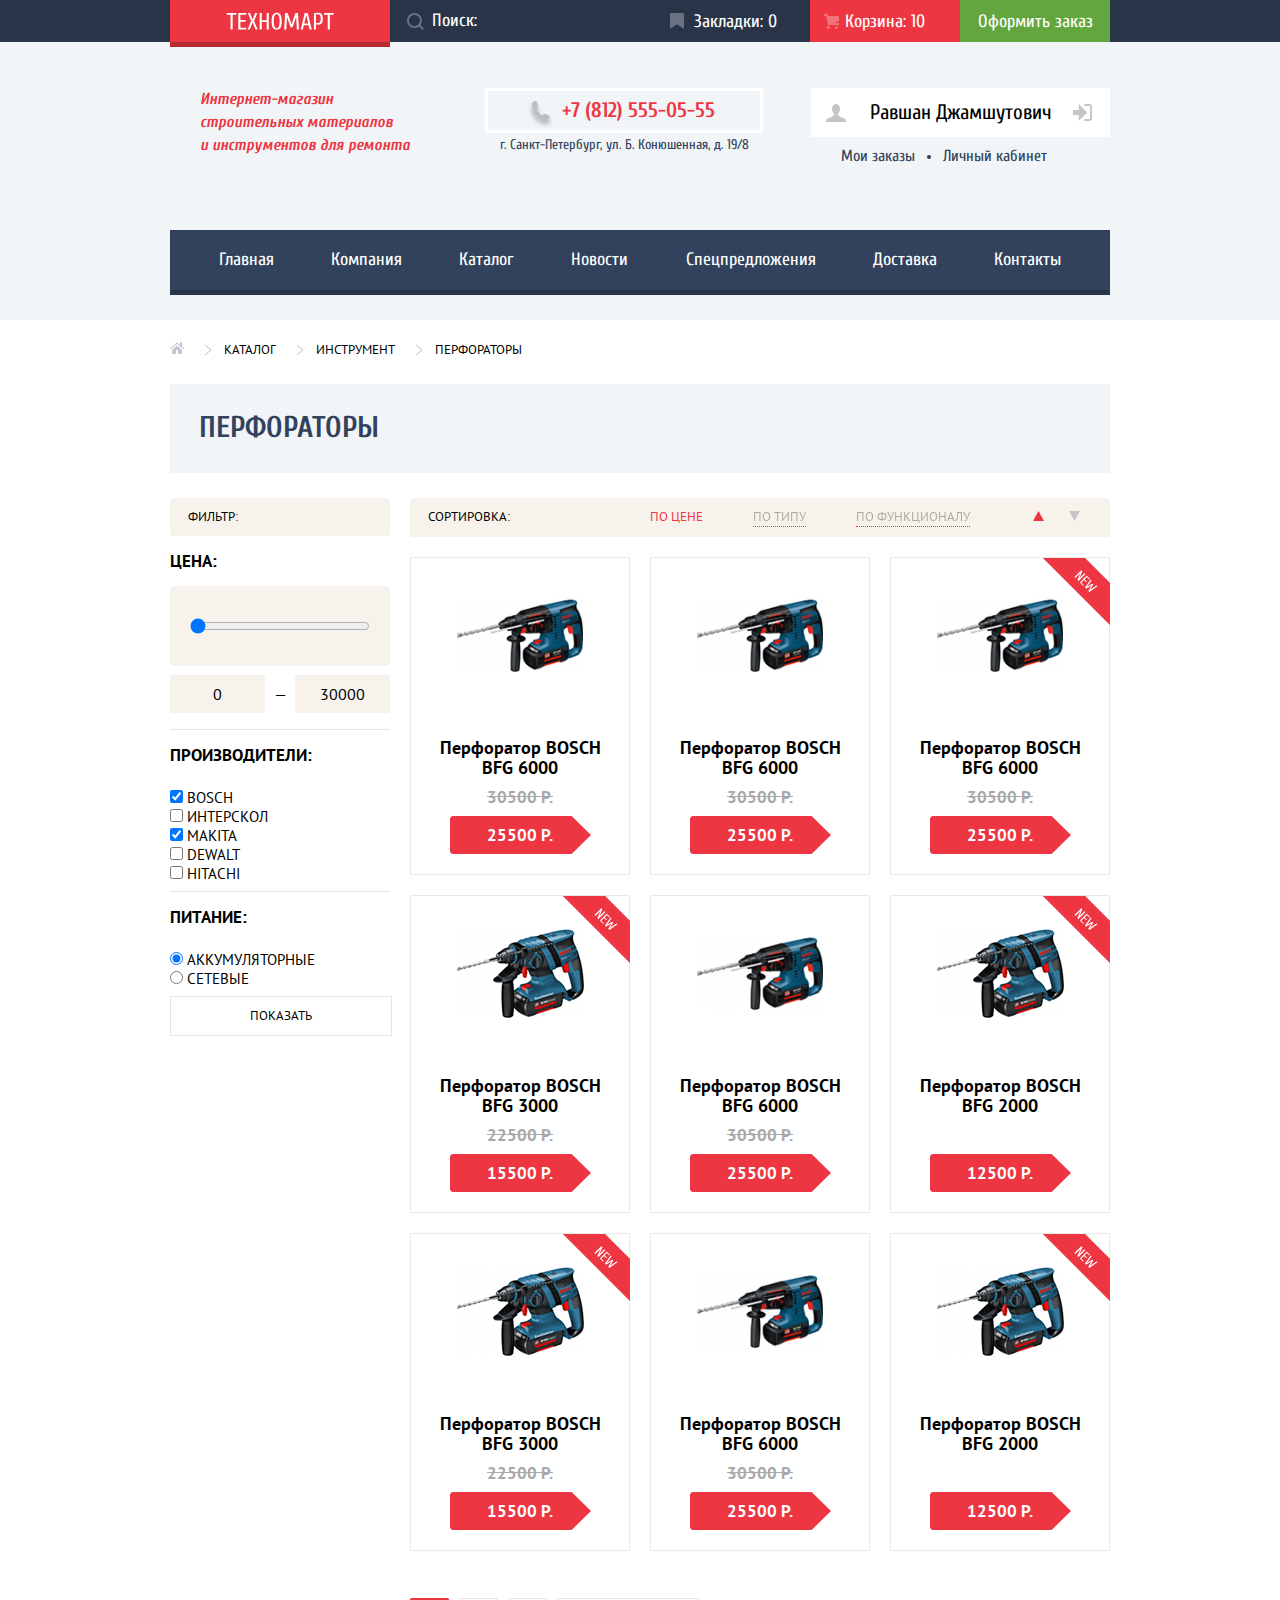
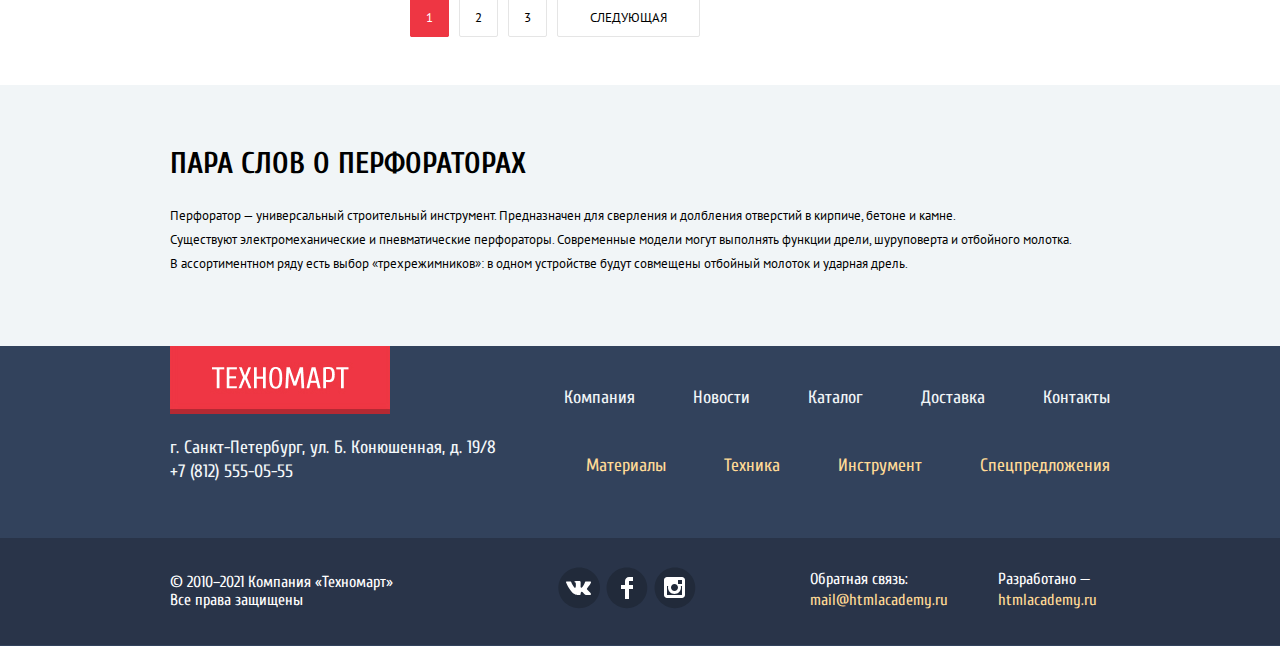
==== commit 0d7468a5: "Добавляет исправления. Стили и оживление интерфейса" ====
--- a/catalog.html
+++ b/catalog.html
@@ -86,10 +86,14 @@
                 <li class="button-catalog filter-background">Фильтр:</li>
                 <li class="filter-cost">
                   <h3>Цена:</h3>
-                  <input type="range" min="0" max="30000" step="1" value="50"><br>
-                  <input class="filter-background" type="text" value="0">
-                  <span>—</span>
-                  <input class="filter-background"  type="text" value="30000">
+                  <div class="filter-background filter-range">
+                    <input  type="range" min="0" max="30000" step="1" value="50">
+                  </div>
+                  <div class="filter-cost-row">
+                    <input class="filter-background" type="text" value="0">
+                    <span>—</span>
+                    <input class="filter-background"  type="text" value="30000">
+                  </div>
                 </li>
                 <li class="filter-products">
                   <h3>Производители:</h3>
@@ -161,33 +165,33 @@
             <ul class="products-shop products-shop-table list-reset">
               <li class="product-card">
                 <img src="img/product-3.jpg" width="144" height="128" alt="Перфоратор BOSCH BFG 6000">
-                <div>
-                  <a href="#">Купить</a>
-                  <button>В закладки</button>
-                </div>
-                <div class="card-content">
-                  <p>Перфоратор BOSCH<br>BFG 6000</p>
-                  <span class="cost-before">30500 Р.</span><br>
-                  <span class="cost-after">25500 Р.</span>
-                </div>
-              </li>
-              <li class="product-card">
-                <img src="img/product-3.jpg" width="144" height="128" alt="Перфоратор BOSCH BFG 6000">
-                <div>
-                  <a href="#">Купить</a>
-                  <button>В закладки</button>
-                </div>
-                <div class="card-content">
-                  <p>Перфоратор BOSCH<br>BFG 6000</p>
-                  <span class="cost-before">30500 Р.</span><br>
-                  <span class="cost-after">25500 Р.</span>
-                </div>
-              </li>
-              <li class="product-card product-new">
-                <img src="img/product-3.jpg" width="144" height="128" alt="Перфоратор BOSCH BFG 6000">
-                <div>
-                  <a href="#">Купить</a>
-                  <button>В закладки</button>
+                <div class="product-buttons-wrapper">
+                  <a class="button buy-button button-shop-size" href="#">Купить</a>
+                  <button class="button bookmark-button button-shop-size">В закладки</button>
+                </div>
+                <div class="card-content">
+                  <p>Перфоратор BOSCH<br>BFG 6000</p>
+                  <span class="cost-before">30500 Р.</span><br>
+                  <span class="cost-after">25500 Р.</span>
+                </div>
+              </li>
+              <li class="product-card ">
+                <img src="img/product-3.jpg" width="144" height="128" alt="Перфоратор BOSCH BFG 6000">
+                <div class="product-buttons-wrapper">
+                  <a class="button buy-button button-shop-size" href="#">Купить</a>
+                  <button class="button bookmark-button button-shop-size">В закладки</button>
+                </div>
+                <div class="card-content">
+                  <p>Перфоратор BOSCH<br>BFG 6000</p>
+                  <span class="cost-before">30500 Р.</span><br>
+                  <span class="cost-after">25500 Р.</span>
+                </div>
+              </li>
+              <li class="product-card product-new">
+                <img src="img/product-3.jpg" width="144" height="128" alt="Перфоратор BOSCH BFG 6000">
+                <div class="product-buttons-wrapper">
+                  <a class="button buy-button button-shop-size" href="#">Купить</a>
+                  <button class="button bookmark-button button-shop-size">В закладки</button>
                 </div>
                 <div class="card-content">
                   <p>Перфоратор BOSCH<br>BFG 6000</p>
@@ -197,9 +201,9 @@
               </li>
               <li class="product-card product-new">
                 <img src="img/product-2.jpg" width="127" height="112" alt="Перфоратор BOSCH BFG 3000">
-                <div>
-                  <a href="#">Купить</a>
-                  <button>В закладки</button>
+                <div class="product-buttons-wrapper">
+                  <a class="button buy-button button-shop-size" href="#">Купить</a>
+                  <button class="button bookmark-button button-shop-size">В закладки</button>
                 </div>
                 <div class="card-content">
                   <p>Перфоратор BOSCH<br>BFG 3000</p>
@@ -209,9 +213,9 @@
               </li>
               <li class="product-card">
                 <img src="img/product-3.jpg" width="144" height="128" alt="Перфоратор BOSCH BFG 6000">
-                <div>
-                  <a href="#">Купить</a>
-                  <button>В закладки</button>
+                <div class="product-buttons-wrapper">
+                  <a class="button buy-button button-shop-size" href="#">Купить</a>
+                  <button class="button bookmark-button button-shop-size">В закладки</button>
                 </div>
                 <div class="card-content">
                   <p>Перфоратор BOSCH<br>BFG 6000</p>
@@ -221,9 +225,9 @@
               </li>
               <li class="product-card product-new">
                 <img src="img/product-4.jpg" width="127" height="112" alt="Перфоратор BOSCH BFG 2000">
-                <div>
-                  <a href="#">Купить</a>
-                  <button>В закладки</button>
+                <div class="product-buttons-wrapper">
+                  <a class="button buy-button button-shop-size" href="#">Купить</a>
+                  <button class="button bookmark-button button-shop-size">В закладки</button>
                 </div>
                 <div class="card-content">
                   <p>Перфоратор BOSCH<br>BFG 2000</p>
@@ -233,9 +237,9 @@
               </li>
               <li class="product-card product-new">
                 <img src="img/product-2.jpg" width="127" height="112" alt="Перфоратор BOSCH BFG 3000">
-                <div>
-                  <a href="#">Купить</a>
-                  <button>В закладки</button>
+                <div class="product-buttons-wrapper">
+                  <a class="button buy-button button-shop-size" href="#">Купить</a>
+                  <button class="button bookmark-button button-shop-size">В закладки</button>
                 </div>
                 <div class="card-content">
                   <p>Перфоратор BOSCH<br>BFG 3000</p>
@@ -245,9 +249,9 @@
               </li>
               <li class="product-card">
                 <img src="img/product-3.jpg" width="144" height="128" alt="Перфоратор BOSCH BFG 6000">
-                <div>
-                  <a href="#">Купить</a>
-                  <button>В закладки</button>
+                <div class="product-buttons-wrapper">
+                  <a class="button buy-button button-shop-size" href="#">Купить</a>
+                  <button class="button bookmark-button button-shop-size">В закладки</button>
                 </div>
                 <div class="card-content">
                   <p>Перфоратор BOSCH<br>BFG 6000</p>
@@ -257,9 +261,9 @@
               </li>
               <li class="product-card product-new">
                 <img src="img/product-4.jpg" width="127" height="112" alt="Перфоратор BOSCH BFG 2000">
-                <div>
-                  <a href="#">Купить</a>
-                  <button>В закладки</button>
+                <div class="product-buttons-wrapper">
+                  <a class="button buy-button button-shop-size" href="#">Купить</a>
+                  <button class="button bookmark-button button-shop-size">В закладки</button>
                 </div>
                 <div class="card-content">
                   <p>Перфоратор BOSCH<br>BFG 2000</p>
--- a/css/style.css
+++ b/css/style.css
@@ -9,6 +9,10 @@
 }
 
 :root {
+
+  /* font-second */
+  --font-pt-sans: "PT Sans", "Arial", sans-serif;
+
   /* text-color */
   --basic-black: #000000;
   --navigation-white: #FFFFFF;
@@ -108,20 +112,39 @@
   box-shadow: 0 5px 0px 0px #b52933;
 }
 
+.icon-logo-header:active rect {
+  fill: #ba2732;
+}
+
 .top-header-search {
   display: flex;
   width: 271px;
   height: 42px;
+  position: relative;
 }
 
 .top-header-search input {
-
-  background: url('../img/icons/icon-search.svg') no-repeat 16px 50%;
+  background: url('../img/icons/icon-search-limpid.svg') no-repeat 17px center;
   padding-left: 42px;
   width: 100%;
   font-size: 18px;
   line-height: 24px;
   border: none;
+}
+
+.top-header-search input:hover {
+  background: url('../img/icons/icon-search.svg') no-repeat 17px center;
+}
+
+
+.top-header-search input::placeholder {
+  color: var(--navigation-white);
+}
+
+.top-header-search input:focus {
+  background: url('../img/icons/icon-search-active.svg') no-repeat 17px center;
+  background-color: white;
+  outline: none;
 }
 
 .top-header-usershop {
@@ -142,19 +165,74 @@
   padding-top: 10px;
 }
 
-.top-header-bookmarks {
-  background: url('../img/icons/icon-bookmark.svg') no-repeat 12px 50%;
-}
-
-.top-header-cart {
-  background: url('../img/icons/icon-cart.svg') no-repeat 12px 50%;
-}
+.top-header-usershop a:active {
+  color: rgba(255, 255, 255, 0.5);
+}
+
+.top-header-usershop li {
+  position: relative;
+}
+
+.top-header-bookmarks a::before {
+  background: url('../img/icons/icon-bookmark.svg') no-repeat center center;
+  opacity: 0.3;
+  position: absolute;
+  content: "";
+  width: 14px;
+  height: 16px;
+  top: 0;
+  bottom: 0;
+  left: 10px;
+  margin: auto 0;
+}
+
+.top-header-bookmarks a:hover::before {
+  opacity: 1;
+}
+
+.top-header-bookmarks a:active::before {
+  opacity: 0.3;
+}
+
+.top-header-bookmarks:active {
+  background-color: #161d29;
+}
+
+.top-header-cart a::before {
+  background: url('../img/icons/icon-cart.svg') no-repeat center center;
+  opacity: 0.3;
+  position: absolute;
+  content: "";
+  width: 15px;
+  height: 15px;
+  top: 0;
+  bottom: 0;
+  left: 14px;
+  margin: auto 0;
+}
+
+.top-header-cart a:hover::before {
+  opacity: 1;
+}
+
+.top-header-cart a:active::before {
+  opacity: 0.3;
+}
+
 
 .cart-full {
   background-color: #ee3643;
 }
 
 .top-header-order {
+  background-color: var(--order-background);
+}
+
+.top-header-order:hover {
+  background-color: #5fbb2d;
+}
+
+.top-header-order a:active {
   background-color: var(--order-background);
 }
 
@@ -299,7 +377,7 @@
 .button-catalog {
  font-size: 13px;
  line-height: 18px;
- font-family: "PT Sans", "Arial", sans-serif;
+ font-family: var(--font-pt-sans);
  text-transform: uppercase;
  color: var(--basic-black);
  cursor: pointer;
@@ -326,23 +404,28 @@
 
   /* section filter-section */
 
-
+.form {
+  width: 220px;
+}
 
 .filter-background {
   background-color: var(--filter-background);
   padding: 10px 18px;
   border: none;
+  border-radius: 3px;
 }
 
 .filter {
-  font-family: "PT Sans", "Arial", sans-serif;
+  font-family: var(--font-pt-sans);
   text-transform: uppercase;
+  width: 220px;
 }
 
 .filter h3 {
   font-weight: 700;
   font-size: 17px;
   line-height: 30px;
+  margin: 10px 0;
 }
 
 .filter ul {
@@ -356,8 +439,25 @@
  text-align: center;
 }
 
+
 .filter-cost {
   margin-bottom: 16px;
+}
+
+.filter-range {
+  min-height: 80px;
+  position: relative;
+
+}
+
+.filter-range input {
+  position: absolute;
+  top: 0;
+  bottom: 0;
+  left: 0;
+  right: 0;
+  margin: auto;
+  width: 180px;
 }
 
 .filter-products {
@@ -371,6 +471,20 @@
   border: 1px solid #E5E5E5;
   padding: 10px 79px;
 }
+
+.filter-cost-row {
+  display: flex;
+  justify-content: space-between;
+  align-items: center;
+  width: 220px;
+  margin-top: 9px;
+}
+
+
+.filter-cost-row input {
+  width: 95px;
+}
+
 
 
   /* section offers-section */
@@ -597,7 +711,7 @@
  }
 
 
-    /* products-section */
+ /* products-section */
 
 
 .products-section {
@@ -639,9 +753,6 @@
 }
 
 .products-shop {
-  font-family: "PT Sans", "Arial", sans-serif;
-  font-style: normal;
-  font-weight: 700;
   text-align: center;
 }
 
@@ -654,13 +765,32 @@
   width: 220px;
   min-height: 318px;
   padding-bottom: 20px;
-}
-
+  position: relative;
+}
+
+.product-buttons-wrapper {
+  position: relative;
+  margin-top: 38px;
+  display: none;
+}
+
+.product-card:hover {
+  box-shadow: 0px 4px 20px rgba(0, 0, 0, 0.15);
+}
+
+.product-card:hover img {
+  display: none;
+}
+
+.product-card:hover .product-buttons-wrapper {
+  display: block;
+}
 
 .products-shop img {
-  height: 122px;
+  height: 112px;
   width: auto;
   margin-bottom: auto;
+  margin-top: 22px;
 
 }
 
@@ -672,6 +802,9 @@
 
 .card-content {
   margin-top: auto;
+  font-family: var(--font-pt-sans);
+  font-style: normal;
+  font-weight: 700;
 }
 
 .products-shop .cost-before {
@@ -691,9 +824,68 @@
   margin: 0;
 }
 
-.product-new {
-  background: url('../img/new.png') no-repeat right 0;
-}
+.product-new::before {
+  background: url('../img/new.png') no-repeat right top;
+  content: "";
+  width: 220px;
+  height: 70px;
+  position: absolute;
+  top: 0;
+}
+
+.button-shop-size {
+  width: 135px;
+  height: 38px;
+  border-radius: 2px;
+}
+
+.buy-button {
+  display: block;
+  background: var(--order-background);
+  border-radius: 2px;
+  box-shadow: inset 0px -3px 0px #367315;
+  margin-bottom: 10px;
+ }
+
+ .buy-button::before {
+  background: url('../img/icons/icon-cart.svg') no-repeat center center;
+  opacity: 0.3;
+  content: "";
+  position: absolute;
+  width: 15px;
+  height: 15px;
+  left: 25px;
+ }
+
+ .buy-button:hover {
+  background-color: #5fbb2d;
+ }
+
+ .buy-button:active {
+  background-color: #518534;
+ }
+
+
+ .bookmark-button {
+  display: block;
+  border: 3px solid var(--order-background);
+  background-color: white;
+  color: var(--subtitle-darkblue);
+  padding: 0;
+  cursor: pointer;
+ }
+
+ .bookmark-button:hover {
+  border-color: #32425C;
+ }
+
+ .bookmark-button:active {
+  border-color: #32425C;
+  opacity: 0.5;
+ }
+
+
+
 
   /* section brands-section */
 
@@ -717,7 +909,6 @@
   width: 220px;
   min-height: 145px;
   position: relative;
-
 }
 
 .popular-brands img {
@@ -729,6 +920,16 @@
   margin: auto;
 }
 
+.popular-brands li:hover {
+  box-shadow: 0px 4px 20px rgba(0, 0, 0, 0.15);
+}
+
+.popular-brands li:active {
+  opacity: 0.5;
+}
+
+
+
   /* section services-section */
 
 .services-section {
@@ -747,7 +948,7 @@
 }
 
 .services-section p {
-  font-family: "PT Sans", "Arial", sans-serif;
+  font-family: var(--font-pt-sans);
   font-style: normal;
   font-size: 13px;
   line-height: 24px;
@@ -761,7 +962,7 @@
   position: relative;
 }
 
-.services-tabs:before {
+.services-tabs::before {
   position: absolute;
   top: -40px;
   right: 0;
@@ -787,11 +988,22 @@
   border: none;
 }
 
+.service-tab:hover {
+  background-color: var(--nav-background-dark);
+}
+
+.service-tab:active {
+  background-color: white;
+  color: var(--subtitle-darkblue);
+}
+
 .delivery-tab {
   background: url('../img/truck.png') no-repeat right bottom;
   min-height: 283px;
   width: 619px;
-}
+  margin-bottom: -50px;
+}
+
 
 .delivery-tab h2 {
   margin-top: 0;
@@ -807,7 +1019,7 @@
 }
 
 .company-section p {
-  font-family: "PT Sans", "Arial", sans-serif;
+  font-family: var(--font-pt-sans);
   font-size: 13px;
   line-height: 24px;
 }
@@ -838,7 +1050,7 @@
 }
 
 
-.partners-list li:before {
+.partners-list li::before {
   content: "";
   display: inline-block;
   width: 25px;
@@ -879,7 +1091,7 @@
   margin: 0;
   padding-top: 0;
   padding-bottom: 68px;
-  font-family: "PT Sans", "Arial", sans-serif;
+  font-family: var(--font-pt-sans);
   font-style: normal;
   font-size: 13px;
   line-height: 24px;
@@ -1012,6 +1224,8 @@
   height: 430px;
   box-shadow: 0px 4px 20px rgba(0, 0, 0, 0.15);
   border-top: 7px solid var(--title-red);
+  position: relative;
+
 }
 
 .form-bottom {
@@ -1023,11 +1237,14 @@
 }
 
 .close-button {
+  background: url(../img/icons/close.svg) no-repeat;
   padding: 10px;
   border: none;
   align-self: flex-end;
-  background-color: white;
   cursor: pointer;
+  position: absolute;
+  right: 10px;
+  top: 10px;
 }
 
 .pop-up-form label {
@@ -1043,11 +1260,11 @@
 
 .contact-form .contact-form-border {
   width: 220px;
-  min-height: 38px;
+  height: 38px;
   border: 2px solid #C5C5C5;
   border-radius: 2px;
   font-size: 13px;
-  font-family: "PT Sans", "Arial", sans-serif;
+  font-family: var(--font-pt-sans);
   padding-left: 10px;
 }
 
@@ -1056,17 +1273,23 @@
   font-size: 18px;
 }
 
+.contact-form-wrapper {
+  width: 460px;
+  display: flex;
+  flex-direction: column;
+}
+
 .contact-form-block {
   display: flex;
-  width: 460px;
   justify-content: space-between;
-}
-
-.contact-form .contact-form-text {
-  width: 460px;
+  margin-top: 25px;
+
+}
+
+.contact-form .contact-form-textarea {
+  width: 100%;
   min-height: 114px;
-  margin-bottom: 37px;
-  padding-bottom: 80px;
+  resize: none;
 }
 
 .contact-submit-button {
@@ -1084,6 +1307,7 @@
   border-top: 7px solid var(--title-red);
   width: 943px;
   height: 449px;
-  filter: drop-shadow(0px 4px 20px rgba(0, 0, 0, 0.15));
-}
-
+  box-shadow: 0px 4px 20px rgba(0, 0, 0, 0.15);
+  position: relative;
+}
+
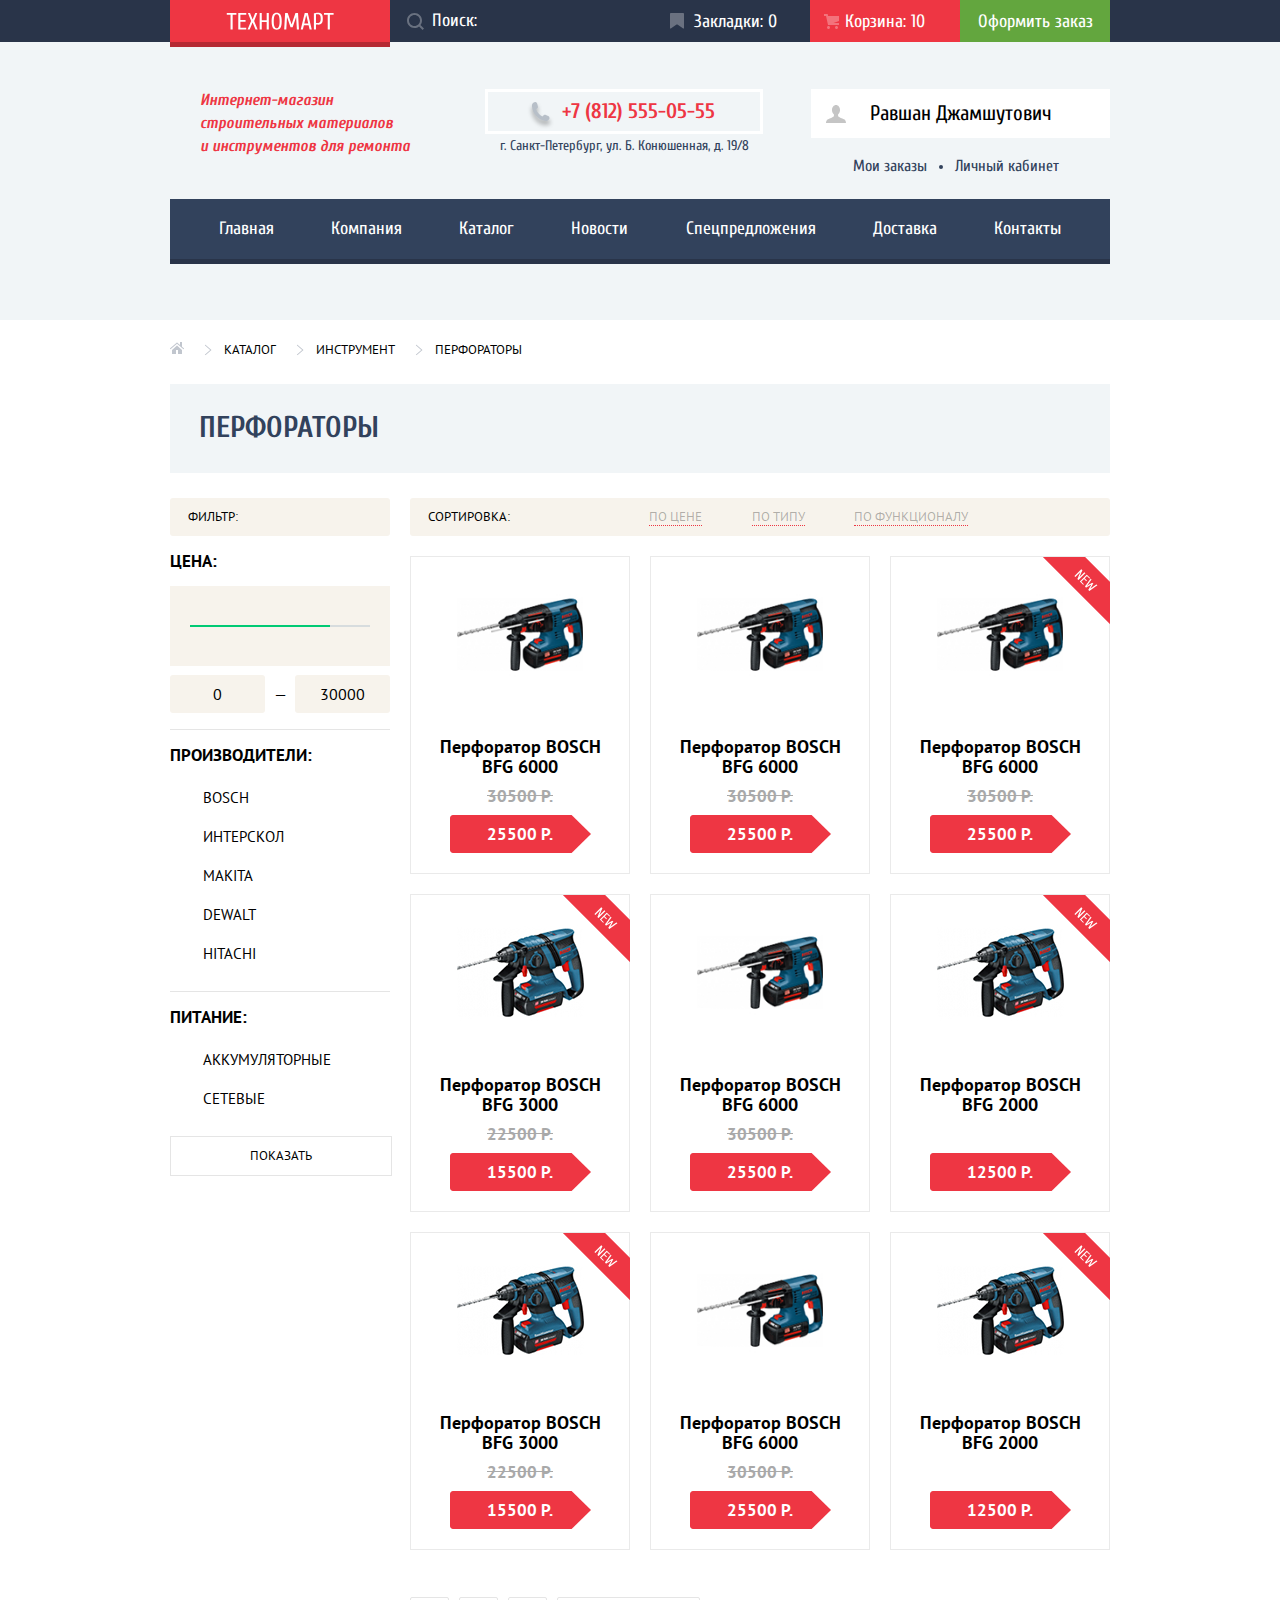
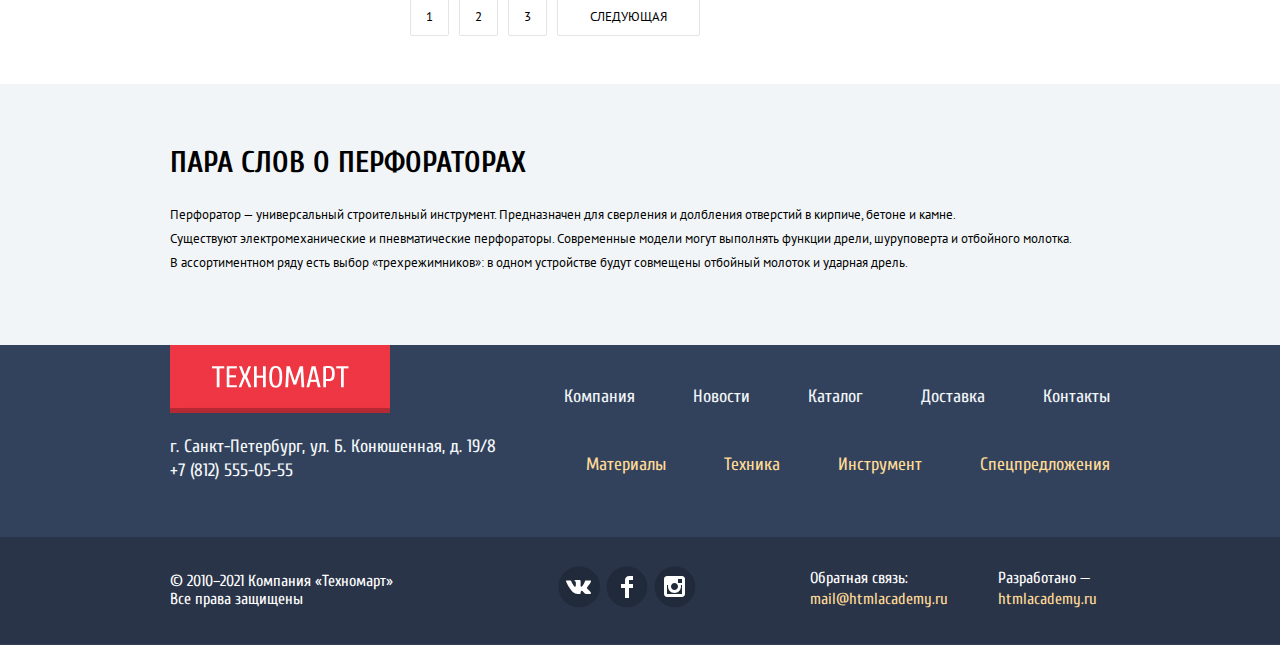
==== commit 11bacb67: "Добавляет исправления,  стили и оживление интерфейса." ====
--- a/catalog.html
+++ b/catalog.html
@@ -49,9 +49,9 @@
           <a class="phone" href="tel:+78125550555">+7 (812) 555-05-55</a>
           <address>г. Санкт-Петербург, ул. Б. Конюшенная, д. 19/8</address>
         </div>
-        <div>
-          <a href="#" class="btn-user btn-exit btn-avatar">Равшан Джамшутович</a>
-          <ul class="top-header-user">
+        <div class="top-header-user">
+          <a href="#" class="btn-user btn-exit">Равшан Джамшутович</a>
+          <ul class="user-panel">
             <li><a href="#">Мои заказы</a></li>
             <li></li>
             <li><a href="#">Личный кабинет</a></li>
@@ -86,8 +86,14 @@
                 <li class="button-catalog filter-background">Фильтр:</li>
                 <li class="filter-cost">
                   <h3>Цена:</h3>
-                  <div class="filter-background filter-range">
-                    <input  type="range" min="0" max="30000" step="1" value="50">
+                  <div class="filter-range">
+                    <div class="range-price-controls">
+                      <div class="range-price-scale">
+                        <div class="range-price-bar"></div>
+                      </div>
+                      <button class="range-scale-btn range-min-btn" type="button" title="Уменьшить"></button>
+                      <button class="range-scale-btn range-max-btn" type="button" title="Увеличить"></button>
+                    </div>
                   </div>
                   <div class="filter-cost-row">
                     <input class="filter-background" type="text" value="0">
@@ -97,36 +103,26 @@
                 </li>
                 <li class="filter-products">
                   <h3>Производители:</h3>
-                  <ul>
-                    <li>
-                      <label>
-                        <input type="checkbox" name="made-bosch" checked>
-                        <span>Bosch</span>
-                      </label>
-                    </li>
-                    <li>
-                      <label>
-                        <input type="checkbox" name="made-interskol">
-                        <span>Интерскол</span>
-                      </label>
-                    </li>
-                    <li>
-                      <label>
-                        <input type="checkbox" name="made-makita" checked>
-                        <span>Makita</span>
-                      </label>
-                    </li>
-                    <li>
-                      <label>
-                        <input type="checkbox" name="made-dewalt">
-                        <span>Dewalt</span>
-                      </label>
-                    </li>
-                    <li>
-                      <label>
-                        <input type="checkbox" name="made-hitachi">
-                        <span>Hitachi</span>
-                      </label>
+                  <ul class="filter-products-brands">
+                    <li>
+                      <input class="filter-input-checkbox" type="checkbox" name="made-bosch" id="filter-bosch" checked>
+                      <label for="filter-bosch">Bosch</label>
+                    </li>
+                    <li>
+                      <input class="filter-input-checkbox" type="checkbox" name="made-interskol" id="filter-interskol">
+                      <label for="filter-interskol">Интерскол</label>
+                    </li>
+                    <li>
+                      <input class="filter-input-checkbox" type="checkbox" name="made-makita" id="filter-makita" checked>
+                      <label for="filter-makita">Makita</label>
+                    </li>
+                    <li>
+                      <input class="filter-input-checkbox" type="checkbox" name="made-dewalt" id="filter-dewalt">
+                      <label for="filter-dewalt">Dewalt</label>
+                    </li>
+                    <li>
+                      <input class="filter-input-checkbox" type="checkbox" name="made-hitachi" id="filter-hitachi">
+                      <label for="filter-hitachi">Hitachi</label>
                     </li>
                   </ul>
                 </li>
@@ -134,16 +130,12 @@
                   <h3>Питание:</h3>
                   <ul>
                     <li>
-                      <label>
-                        <input type="radio" name="power" value="battery" checked>
-                        <span>Аккумуляторные</span>
-                      </label>
-                    </li>
-                    <li>
-                      <label>
-                        <input type="radio" name="power" value="power">
-                        <span>Сетевые</span>
-                      </label>
+                      <input class="filter-input-radio" type="radio" name="power" value="battery" id="filter-battery" checked>
+                      <label for="filter-battery">Аккумуляторные</label>
+                    </li>
+                    <li>
+                      <input class="filter-input-radio" type="radio" name="power" id="filter-socket" value="socket">
+                      <label for="filter-socket">Сетевые</label>
                     </li>
                   </ul>
                 </li>
@@ -154,12 +146,12 @@
           <section class="catalog-section">
             <ul class="catalog-sorting button-catalog filter-background list-reset">
               <li>Сортировка:</li>
-              <li class=""><a class="sorting-active" href="#">По цене</a></li>
-              <li class="sorting-border" ><a class="sorting-text" href="#">По типу</a></li>
-              <li class="sorting-border"><a class="sorting-text" href="#">По функционалу</a></li>
+              <li><a href="#">По цене</a></li>
+              <li><a href="#">По типу</a></li>
+              <li><a href="#">По функционалу</a></li>
               <li>
-                <a class="sorting-button-up filter-background" href="#"></a>
-                <a class="sorting-button-down filter-background" href="#"></a>
+                <a class="sorting-button filter-background" href="#"></a>
+                <a class="sorting-button sorting-button-down filter-background" href="#"></a>
               </li>
             </ul>
             <ul class="products-shop products-shop-table list-reset">
@@ -273,7 +265,7 @@
               </li>
             </ul>
             <ul class="button-catalog pagination list-reset">
-              <li><a class="pagination-link page-active" href="#">1</a></li>
+              <li><a class="pagination-link" href="#">1</a></li>
               <li><a class="pagination-link" href="#">2</a></li>
               <li><a class="pagination-link" href="#">3</a></li>
               <li><a class="pagination-link page-next" href="#">Следующая</a></li>
@@ -325,9 +317,9 @@
           </div>
           <div>
             <ul class="social list-reset">
-              <li><a href="#"><img src="img/icons/icon-vk.svg" alt="Вконтакте"></a></li>
-              <li><a href="#"><img src="img/icons/icon-fb.svg" alt="Фейсбук"></a></li>
-              <li><a href="#"><img src="img/icons/icon-insta.svg" alt="Инстаграм"></a></li>
+              <li><a class="social-vk" href="#"></a></li>
+              <li><a class="social-fb" href="#"></a></li>
+              <li><a class="social-insta" href="#"></a></li>
             </ul>
           </div>
           <div>
--- a/css/style.css
+++ b/css/style.css
@@ -10,28 +10,31 @@
 
 :root {
 
-  /* font-second */
+  /* fonts */
   --font-pt-sans: "PT Sans", "Arial", sans-serif;
+  --font-size-18: 18px;
+  --line-height-24: 24px;
 
   /* text-color */
   --basic-black: #000000;
-  --navigation-white: #FFFFFF;
-  --navigation-gray: #F1F5F7;
-  --footer-yellow: #FFDA96;
-  --footer-address-gray: #F3F7F9;
-  --title-red: #EE3643;
-  --subtitle-darkblue: #32425C;
-  --cost-before: #A9A9A9;
-  --cost-after: #FFFFFF;
+  --navigation-white: #ffffff;
+  --navigation-gray: #f1f5f7;
+  --footer-yellow: #ffda96;
+  --footer-address-gray: #f3f7f9;
+  --title-red: #ee3643;
+  --subtitle-darkblue: #32425c;
+  --cost-before: #a9a9a9;
+  --cost-after: #ffffff;
+  --basic-greylight: #c5c5c5;
 
   /* background-color */
-  --basic-background: #F1F5F7;
-  --nav-background: #32425C;
+  --basic-background: #f1f5f7;
+  --nav-background: #32425c;
   --nav-background-dark: #293449;
   --order-background: #63a63e;
   --picture-background: #474747;
-  --products-background: #F9F5F0;
-  --filter-background: #F7F3EC;
+  --products-background: #f9f5f0;
+  --filter-background: #f7f3ec;
 
 
   /* border-color */
@@ -45,7 +48,7 @@
   padding: 0;
   font-family: "Cuprum", "Arial", sans-serif;
   font-weight: 400;
-  line-height: 24px;
+  line-height: var(--line-height-24);
   font-style: normal;
   color: var(--basic-black);
   display: grid;
@@ -74,6 +77,14 @@
   background-color: #ee3643;
 }
 
+.button:hover {
+  background-color: #ca2c37;
+}
+
+.button:active {
+  background-color: #ba2732;
+}
+
 .container {
   margin: 0 auto;
   width: 960px;
@@ -127,8 +138,8 @@
   background: url('../img/icons/icon-search-limpid.svg') no-repeat 17px center;
   padding-left: 42px;
   width: 100%;
-  font-size: 18px;
-  line-height: 24px;
+  font-size: var(--font-size-18);
+  line-height: var(--line-height-24);
   border: none;
 }
 
@@ -156,8 +167,8 @@
 
 .top-header-usershop a {
   display: block;
-  font-size: 18px;
-  line-height: 24px;
+  font-size: var(--font-size-18);
+  line-height: var(--line-height-24);
   color: var(--navigation-white);
   width: 150px;
   min-height: 42px;
@@ -261,17 +272,15 @@
 
 .middle-header {
   display: flex;
-  align-items: flex-start;
   justify-content: space-between;
-  padding-top: 46px;
-  padding-bottom: 46px;
-
-
+  align-items: start;
+  height: 110px;
+  margin-top: 47px;
 }
 
 .middle-header address {
   font-size: 14px;
-  line-height: 24px;
+  line-height: var(--line-height-24);
   font-style: normal;
   color: var(--subtitle-darkblue);
   text-align: center;
@@ -279,12 +288,12 @@
 
 .btn-enter {
   background: url('../img/icons/icon-login.svg') no-repeat 10px 50%;
-
-}
+}
+
 
 .btn-exit {
-  background: url('../img/icons/icon-login.svg') no-repeat 262px 50%,
-              url('../img/icons/icon-avatar.svg') no-repeat 15px 50%;;
+  background: url('../img/icons/icon-logout.svg') no-repeat 262px 50%,
+              url('../img/icons/icon-avatar.svg') no-repeat 15px 50%;
 }
 
 
@@ -302,38 +311,77 @@
 
 .btn-user.btn-enter {
   width: 121px;
-
 }
 
 .btn-exit {
   width: 299px;
 }
 
+.btn-enter:hover {
+  background: white url('../img/icons/icon-login-active.svg') no-repeat 10px 50%;
+}
+
+.btn-enter:active {
+  background: white url('../img/icons/icon-login.svg') no-repeat 10px 50%;
+}
+
+.btn-user:hover {
+  color: var(--title-red);
+}
+
+.btn-exit:hover {
+  background: url('../img/icons/icon-logout-active.svg') no-repeat 262px 50%,
+              white url('../img/icons/icon-avatar-active.svg') no-repeat 15px 50%;
+  color: var(--basic-black);
+}
+
+.btn-exit:active {
+  background: url('../img/icons/icon-logout.svg') no-repeat 262px 50%,
+              white url('../img/icons/icon-avatar.svg') no-repeat 15px 50%;
+}
+
+.btn-user:active {
+  color: var(--basic-greylight);
+}
+
+
 .top-header-user {
-
-  margin-top: 7px;
-}
-
-.top-header-user a {
+  text-align: center;
+}
+
+.user-panel {
+  padding: 0;
+}
+
+.user-panel a {
   font-size: 16px;
   line-height: 18px;
   font-style: normal;
   color: var(--subtitle-darkblue);
 }
 
-.top-header-user li {
+.user-panel li {
   display: inline-block;
+}
+
+.user-panel li:not(:last-child) {
   margin-right: 8px;
 }
 
-.top-header-user li:nth-child(2) {
+.user-panel li:nth-child(2) {
   background-color: var(--subtitle-darkblue);
   padding: 2px;
   vertical-align: middle;
   border-radius: 50%;
 }
 
-
+.user-panel a:hover {
+  color: var(--title-red);
+}
+
+.user-panel a:active {
+  color: var(--basic-greylight);
+}
 
 .main-navigation {
   min-height: 60px;
@@ -349,11 +397,21 @@
 
 .main-navigation a {
   display: block;
-  font-size: 18px;
-  line-height: 24px;
-  padding: 16px 10px;
+  font-size: var(--font-size-18);
+  line-height: var(--line-height-24);
+  padding: 18px 24px;
   color: inherit;
 }
+
+.main-navigation a:hover {
+  background-color: var(--nav-background-dark);
+}
+
+.main-navigation a:active {
+  background-color: #1D2739;
+  color: rgba(255, 255, 255, 0.5) ;
+}
+
 
 
 
@@ -413,6 +471,7 @@
   padding: 10px 18px;
   border: none;
   border-radius: 3px;
+  height: 38px;
 }
 
 .filter {
@@ -435,36 +494,187 @@
   padding: 8px 0;
 }
 
-.filter input {
- text-align: center;
-}
-
 
 .filter-cost {
   margin-bottom: 16px;
 }
 
-.filter-range {
-  min-height: 80px;
+
+.filter-products {
+  border-top: 1px solid #E5E5E5;
+  border-bottom: 1px solid #E5E5E5;
+}
+      /* filter-range оформление начало */
+
+
+.range-price-controls {
   position: relative;
-
-}
-
-.filter-range input {
+  height: 80px;
+  background-color: var(--filter-background);
+}
+
+.range-price-scale {
+  position: absolute;
+  top: 0;
+  bottom: 0;
+  margin: auto;
+  left: 20px;
+  width: 180px;
+  height: 2px;
+  background-color: #d7dcde;
+}
+
+.range-price-bar {
+  position: absolute;
+  top: 0;
+  left: 0;
+  width: 140px;
+  height: 2px;
+  background-color: #00ca74;
+}
+
+.range-scale-btn {
+  background: url("../img/icons/filter-button.svg") no-repeat center center;
+  position: absolute;
+  top: 0;
+  bottom: 0;
+  margin: auto;
+  width: 20px;
+  height: 23px;
+  border: none;
+  outline: none;
+  cursor: pointer;
+}
+
+.range-min-btn {
+  left: 18px;
+}
+
+.range-max-btn {
+  right: 40px;
+}
+
+.filter-cost-row {
+  display: flex;
+  justify-content: space-between;
+  align-items: center;
+  width: 220px;
+  margin-top: 9px;
+}
+
+
+.filter-cost-row input {
+  width: 95px;
+  text-align: center;
+}
+
+
+      /* filter-range оформление конец */
+
+
+
+      /* checkbox, radio оформление начало */
+
+.filter-products-brands label,
+.filter-power label {
+  cursor: pointer;
+  margin-left: 33px;
+}
+
+
+.filter-products-brands li,
+.filter-power li {
+  position: relative;
+  margin-bottom: 20px;
+}
+
+.filter-input-checkbox[type="checkbox"],
+.filter-input-radio[type="radio"] {
+  display: none;
+}
+
+.filter-input-checkbox+label::before,
+.filter-input-checkbox+label::after,
+.filter-input-radio+label::before,
+.filter-input-radio+label::after {
   position: absolute;
   top: 0;
   bottom: 0;
   left: 0;
-  right: 0;
   margin: auto;
-  width: 180px;
-}
-
-.filter-products {
-  border-top: 1px solid #E5E5E5;
-  border-bottom: 1px solid #E5E5E5;
-
-}
+  display: block;
+  content: "";
+  width: 24px;
+  height: 23px;
+  cursor: pointer;
+}
+
+
+      /* checkbox */
+
+
+.filter-input-checkbox+label::before {
+  background: url("../img/icons/checkbox-off.svg") no-repeat center center;
+}
+
+.filter-input-checkbox:hover+label::before {
+  background: url("../img/icons/checkbox-off-hover.svg") no-repeat center center;
+}
+
+.filter-input-checkbox:checked+label::before {
+  display: none;
+}
+
+.filter-input-checkbox+label::after {
+  background: url("../img/icons/checkbox-on.svg") no-repeat center center;
+  width: 28px;
+  display: none;
+}
+
+.filter-input-checkbox:hover+label::after {
+  background: url("../img/icons/checkbox-on-hover.svg") no-repeat center center;
+}
+
+.filter-input-checkbox:checked+label::after {
+  display: block;
+}
+
+        /* radio */
+
+.filter-input-radio+label::before,
+.filter-input-radio+label::after {
+  width: 26px;
+  height: 26px;
+}
+
+.filter-input-radio+label::before {
+  background: url("../img/icons/radio-off.svg") no-repeat center center;
+
+}
+
+.filter-input-radio:hover+label::before {
+  background: url("../img/icons/radio-off-hover.svg") no-repeat center center;
+}
+
+.filter-input-radio:checked+label::before {
+  display: none;
+}
+
+.filter-input-radio+label::after {
+  background: url("../img/icons/radio-on.svg") no-repeat center center;
+  display: none;
+}
+
+.filter-input-radio:hover+label::after {
+  background: url("../img/icons/radio-on-hover.svg") no-repeat center center;
+}
+
+.filter-input-radio:checked+label::after {
+  display: block;
+}
+
+        /* checkbox,radio оформление конец */
+
 
 .filter-button {
   background-color: white;
@@ -472,18 +682,6 @@
   padding: 10px 79px;
 }
 
-.filter-cost-row {
-  display: flex;
-  justify-content: space-between;
-  align-items: center;
-  width: 220px;
-  margin-top: 9px;
-}
-
-
-.filter-cost-row input {
-  width: 95px;
-}
 
 
 
@@ -547,11 +745,22 @@
 }
 
 .card a {
+  display: block;
+  text-align: center;
+  width: 135px;
   color: var(--navigation-white);
-  background-color: rgba(255, 255, 255, 0.1);
-  padding: 10px 30px;
+  background-color: rgba(255, 255, 255, 0.3);
+  padding: 10px 0;
   font-size: 14px;
   line-height: 18px
+}
+
+.card a:hover {
+  background-color: rgba(197, 197, 197, 0.3);
+}
+
+.card a:active {
+  background-color: rgba(169, 169, 169, 0.3);
 }
 
 .offer-slider {
@@ -559,6 +768,7 @@
   grid-row: 2/4;
   width: 620px;
   min-height: 266px;
+  position: relative;
 }
 
 
@@ -572,8 +782,9 @@
   width: 620px;
 }
 
-.slider-drill {
+.slider .slider-drill {
   background: url('../img/worker-2.jpg') no-repeat;
+  display: none;
 }
 
 .slider-item {
@@ -582,6 +793,7 @@
   justify-content: space-between;
   min-height: 266px;
   background-color: rgba(0, 0, 0, 0.5);
+  animation: fadeEffect 0.5s;
 }
 
 .slider-title {
@@ -603,9 +815,8 @@
 }
 
 .slider-item p {
-  font-size: 18px;
-  font-size: 18px;
-  line-height: 24px;
+  font-size: var(--font-size-18);
+  line-height: var(--line-height-24);
   color: var(--navigation-white);
   padding: 0;
   margin-top: 5px;
@@ -618,18 +829,21 @@
   margin-bottom: 27px;
 }
 
-.slider-nav {
-  display: flex;
-  justify-content: space-between;
-  margin: 0 24px;
-  padding: 0;
-}
 
 .offer-slider-button {
   width: 22px;
   height: 40px;
   cursor: pointer;
   border: none;
+  outline: none;
+  position: absolute;
+  top: 0;
+  top: 50%;
+  margin-left: 24px;
+}
+
+.offer-slider-button:hover {
+  opacity: 0.6;
 }
 
 .offer-slider-left {
@@ -638,6 +852,9 @@
 
 .offer-slider-right {
   background: url('../img/icons/icon-slider-right.svg') no-repeat;
+  right: 0;
+  margin-left: 0;
+  margin-right: 24px;
 }
 
 
@@ -661,28 +878,38 @@
   margin-right: 90px;
 }
 
-.sorting-text {
-  color: var(--basic-black);
-  opacity: 0.3;
-  padding: 10px 0;
-}
-
-.sorting-border {
+.catalog-sorting a:not(.sorting-button) {
+  color: rgba(0, 0, 0, 0.3);
   border-bottom: 1px dotted var(--title-red);
 }
 
-.sorting-active {
+.catalog-sorting a:hover:not(.sorting-button) {
+  color: rgba(0, 0, 0, 1);
+  border-bottom: 1px solid var(--title-red);
+}
+
+.catalog-sorting a:focus:not(.sorting-button) {
   color: var(--title-red);
-  opacity: 1;
   border: none;
 }
 
-.sorting-button-up {
- background: url('../img/icons/icon-sorting-button-up.svg') no-repeat 50% 50%;
-}
-
-.sorting-button-down {
-  background: url('../img/icons/icon-sorting-button-down.svg') no-repeat 50% 50%;
+.sorting-button {
+  display: inline-block;
+  background: url('../img/icons/icon-sorting-button.svg') no-repeat 50% 50%;
+  width: 11px;
+  height: 11px;
+ }
+
+.sorting-button:hover {
+  background: url('../img/icons/icon-sorting-button-hover.svg') no-repeat 50% 50%;
+ }
+
+ .sorting-button:focus {
+  background: url('../img/icons/icon-sorting-button-active.svg') no-repeat 50% 50%;
+ }
+
+ .sorting-button-down {
+  transform: rotate(180deg);
  }
 
  .pagination  {
@@ -696,6 +923,20 @@
   border-radius: 2px;
   padding: 10px 15px;
   margin-right: 10px;
+ }
+
+ .pagination-link:hover {
+  border: 1px solid var(--basic-greylight);
+ }
+
+ .pagination-link:active {
+  border: 1px solid var(--title-red);
+ }
+
+ .pagination-link:focus {
+  border: 1px solid var(--title-red);
+  background-color: var(--title-red);
+  color: white;
  }
 
  .page-next {
@@ -795,7 +1036,7 @@
 }
 
 .products-shop p {
-  font-size: 18px;
+  font-size: var(--font-size-18);
   line-height: 20px;
   margin: 0;
 }
@@ -877,9 +1118,11 @@
 
  .bookmark-button:hover {
   border-color: #32425C;
+  background-color: white;
  }
 
  .bookmark-button:active {
+  background-color: white;
   border-color: #32425C;
   opacity: 0.5;
  }
@@ -911,20 +1154,19 @@
   position: relative;
 }
 
-.popular-brands img {
-  position: absolute;
-  top: 0;
-  bottom: 0;
-  left: 0;
-  right: 0;
-  margin: auto;
-}
-
-.popular-brands li:hover {
+.popular-brands a {
+  display: flex;
+  justify-content: center;
+  align-items: center;
+  width: 100%;
+  height: 100%;
+}
+
+.popular-brands a:hover {
   box-shadow: 0px 4px 20px rgba(0, 0, 0, 0.15);
 }
 
-.popular-brands li:active {
+.popular-brands a:active {
   opacity: 0.5;
 }
 
@@ -951,7 +1193,7 @@
   font-family: var(--font-pt-sans);
   font-style: normal;
   font-size: 13px;
-  line-height: 24px;
+  line-height: var(--line-height-24);
 }
 
 .box-services-list {
@@ -972,7 +1214,7 @@
   background: url('../img/shadow.png') no-repeat center center;
 }
 
-.service-tab {
+.service-tab-btn {
   font-weight: 700;
   font-size: 21px;
   line-height: 30px;
@@ -986,26 +1228,62 @@
   box-shadow: 0px 1px 0px #293449, inset 0px 1px 0px #405069;
   margin-top: 1px;
   border: none;
-}
-
-.service-tab:hover {
+  transition: 0.3s;
+}
+
+.service-tab-btn:hover:not(.service-btn-active) {
   background-color: var(--nav-background-dark);
 }
 
-.service-tab:active {
+.service-tab-btn:active:not(.service-btn-active) {
+  outline: none;
+}
+
+.service-btn-active {
   background-color: white;
+  box-shadow: none;
   color: var(--subtitle-darkblue);
-}
-
-.delivery-tab {
-  background: url('../img/truck.png') no-repeat right bottom;
+  outline: none;
+}
+
+.service-tab {
+  display: none;
   min-height: 283px;
   width: 619px;
   margin-bottom: -50px;
-}
-
-
-.delivery-tab h2 {
+  animation: fadeEffect 1s;
+}
+
+@keyframes fadeEffect {
+  from {opacity: 0;}
+  to {opacity: 1;}
+}
+
+.delivery-tab {
+  background: url('../img/truck.png') no-repeat right bottom;
+}
+
+.guarantee-tab {
+  background: url('../img/guarantee.png') no-repeat right bottom;
+}
+
+.credit-tab {
+  background: url('../img/credit.png') no-repeat right bottom;
+}
+
+.credit-tab p {
+  margin-bottom: 30px;
+}
+
+.credit-button {
+  padding-left: 44px;
+  padding-right: 44px;
+  border-radius: 2px;
+  background-color: #ea4c50;
+}
+
+
+.service-tab h2 {
   margin-top: 0;
 }
 
@@ -1021,7 +1299,7 @@
 .company-section p {
   font-family: var(--font-pt-sans);
   font-size: 13px;
-  line-height: 24px;
+  line-height: var(--line-height-24);
 }
 
 .about-company {
@@ -1045,8 +1323,8 @@
 }
 
 .partners-list li {
-  font-size: 18px;
-  line-height: 24px;
+  font-size: var(--font-size-18);
+  line-height: var(--line-height-24);
 }
 
 
@@ -1094,7 +1372,7 @@
   font-family: var(--font-pt-sans);
   font-style: normal;
   font-size: 13px;
-  line-height: 24px;
+  line-height: var(--line-height-24);
 
 }
 
@@ -1127,8 +1405,16 @@
 .nav-footer-top a {
   margin-left: 58px;
   color: var(--navigation-gray);
-  font-size: 18px;
-  line-height: 24px;
+  font-size: var(--font-size-18);
+  line-height: var(--line-height-24);
+}
+
+.footer-top a:hover {
+  text-decoration: underline;
+}
+
+.footer-top a:active:not(.footer-logo) {
+  opacity: 0.5;
 }
 
 .address-footer-top {
@@ -1137,15 +1423,15 @@
 }
 
 .address-footer-top address {
-  font-size: 18px;
-  line-height: 24px;
+  font-size: var(--font-size-18);
+  line-height: var(--line-height-24);
   font-style: normal;
   color: var(--footer-address-gray)
 }
 
 .address-footer-top a {
-  font-size: 18px;
-  line-height: 24px;
+  font-size: var(--font-size-18);
+  line-height: var(--line-height-24);
   font-style: normal;
   color: var(--footer-address-gray)
 }
@@ -1159,8 +1445,8 @@
 .menu-footer-top a {
   margin-left: 58px;
   color: var(--footer-yellow);
-  font-size: 18px;
-  line-height: 24px;
+  font-size: var(--font-size-18);
+  line-height: var(--line-height-24);
 }
 
 .footer-bottom {
@@ -1190,6 +1476,36 @@
 
 .social li {
   display: inline-block;
+}
+
+.social a {
+  display: block;
+  width: 44px;
+  height: 44px;
+}
+
+.social-vk {
+  background: url('/img/icons/icon-vk.svg') no-repeat center;
+}
+
+.social-vk:hover {
+  background: url('/img/icons/icon-vk-active.svg') no-repeat center;
+}
+
+.social-fb {
+  background: url('/img/icons/icon-fb.svg') no-repeat center;
+}
+
+.social-fb:hover {
+  background: url('/img/icons/icon-fb-active.svg') no-repeat center;
+}
+
+.social-insta {
+  background: url('/img/icons/icon-insta.svg') no-repeat center;
+}
+
+.social-insta:hover {
+  background: url('/img/icons/icon-insta-active.svg') no-repeat center;
 }
 
 .feedback {
@@ -1213,18 +1529,32 @@
   color: var(--footer-yellow)
 }
 
+.feedback a:hover {
+  text-decoration: underline;
+}
+
+.feedback a:active {
+  color: var(--title-red);
+}
+
 
 /* Pop-up form */
 
 .pop-up-form {
-  display: flex;
+  display: none;
   flex-direction: column;
-  justify-content: space-between;
+  justify-content: flex-end;
   width: 620px;
   height: 430px;
   box-shadow: 0px 4px 20px rgba(0, 0, 0, 0.15);
   border-top: 7px solid var(--title-red);
-  position: relative;
+  background-color: white;
+  position: fixed;
+  top: 0;
+  bottom: 0;
+  left: 0;
+  right: 0;
+  margin: auto;
 
 }
 
@@ -1234,10 +1564,13 @@
   background-color: #F4F4F4;
   align-self: stretch;
   text-align: center;
+  margin-top: 37px;
 }
 
 .close-button {
   background: url(../img/icons/close.svg) no-repeat;
+  width: 21px;
+  height: 21px;
   padding: 10px;
   border: none;
   align-self: flex-end;
@@ -1245,6 +1578,9 @@
   position: absolute;
   right: 10px;
   top: 10px;
+  outline: none;
+  background-size: contain
+
 }
 
 .pop-up-form label {
@@ -1261,7 +1597,7 @@
 .contact-form .contact-form-border {
   width: 220px;
   height: 38px;
-  border: 2px solid #C5C5C5;
+  border: 2px solid var(--basic-greylight);
   border-radius: 2px;
   font-size: 13px;
   font-family: var(--font-pt-sans);
@@ -1270,7 +1606,7 @@
 
 .contact-form label {
   padding: 11px 0;
-  font-size: 18px;
+  font-size: var(--font-size-18);
 }
 
 .contact-form-wrapper {
@@ -1302,12 +1638,21 @@
 /* Pop-up map */
 
 .pop-up-map {
-  display: flex;
+  display: none;
   flex-direction: column;
   border-top: 7px solid var(--title-red);
   width: 943px;
   height: 449px;
   box-shadow: 0px 4px 20px rgba(0, 0, 0, 0.15);
-  position: relative;
-}
-
+  position: fixed;
+  top: 0;
+  bottom: 0;
+  left: 0;
+  right: 0;
+  margin: auto;
+}
+
+.modal-show {
+  display: flex;
+  animation: fadeEffect 0.3s;
+}
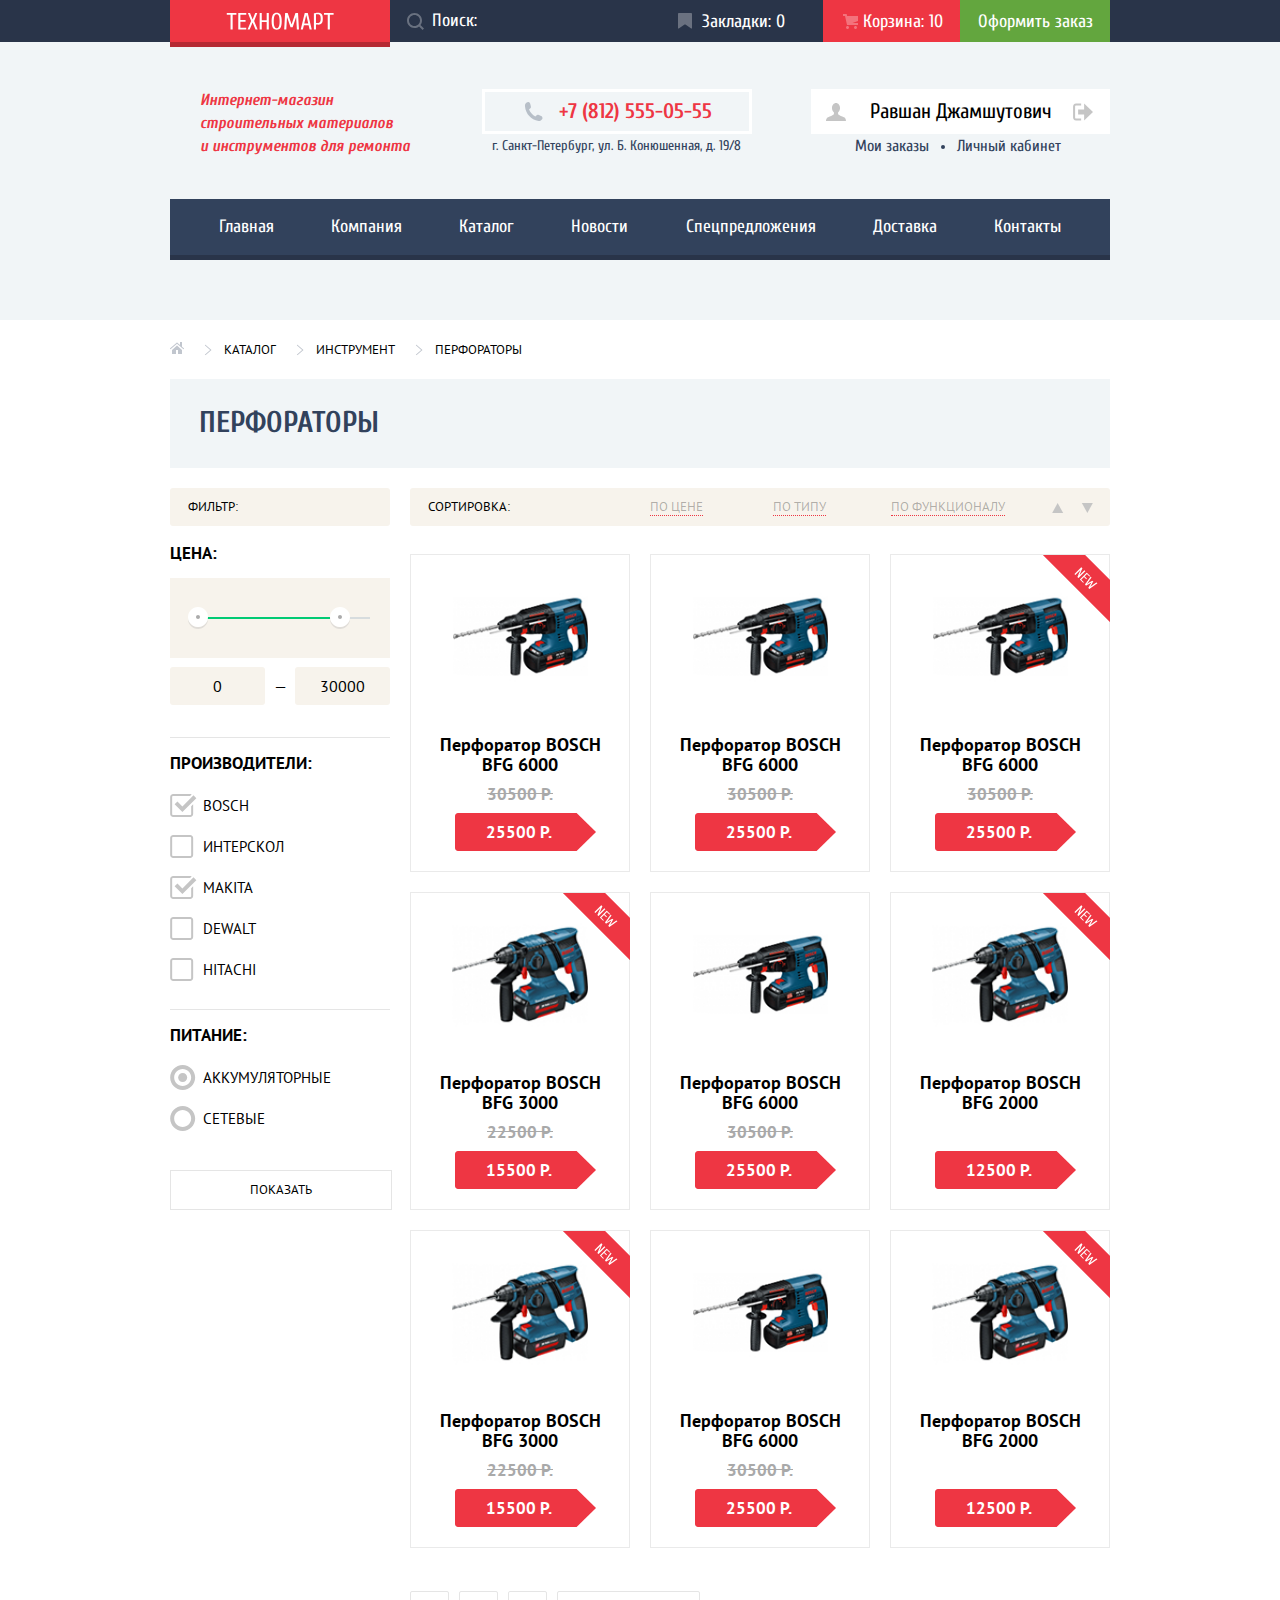
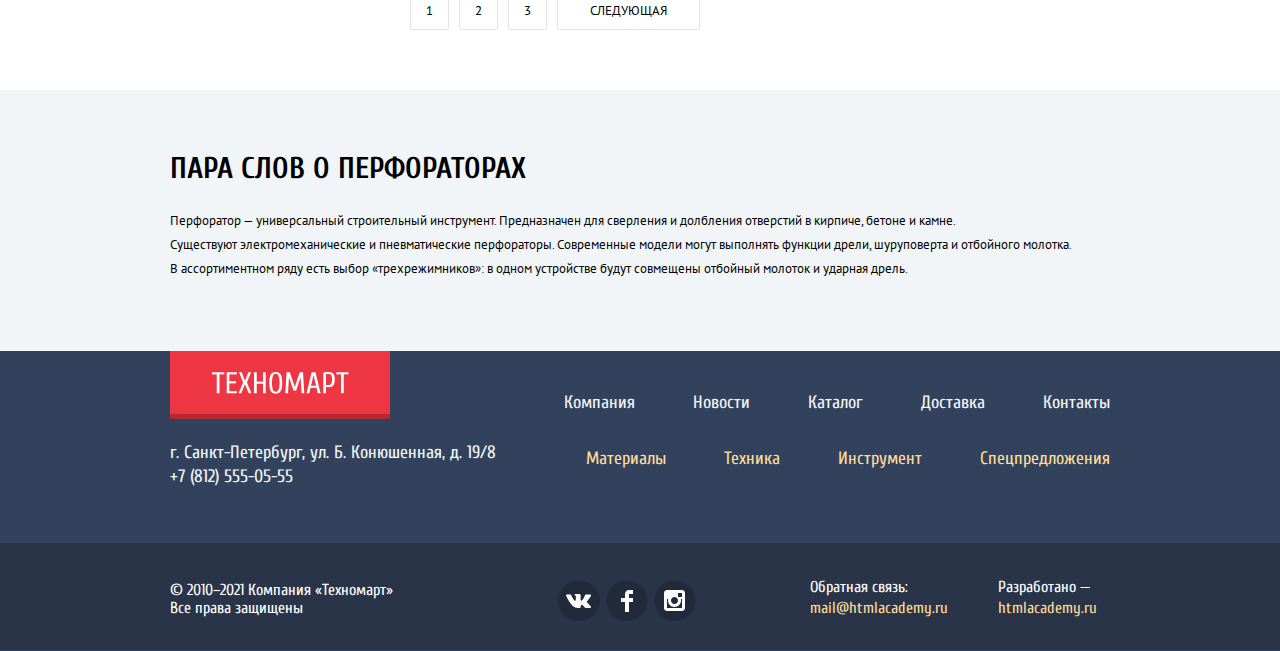
==== commit 617abd74: "Добавляет исправления" ====
--- a/catalog.html
+++ b/catalog.html
@@ -81,7 +81,7 @@
         <h2 class="title-secondary title-darkblue title-background">Перфораторы</h2>
         <div class="main-catalog-table">
           <section class="filter-section">
-            <form class="form" action="/" method="POST">
+            <form class="form" action="https://echo.htmlacademy.ru" method="POST">
               <ul class="filter list-reset">
                 <li class="button-catalog filter-background">Фильтр:</li>
                 <li class="filter-cost">
@@ -105,23 +105,23 @@
                   <h3>Производители:</h3>
                   <ul class="filter-products-brands">
                     <li>
-                      <input class="filter-input-checkbox" type="checkbox" name="made-bosch" id="filter-bosch" checked>
+                      <input class="filter-input filter-input-checkbox" type="checkbox" name="made-bosch" id="filter-bosch" checked>
                       <label for="filter-bosch">Bosch</label>
                     </li>
                     <li>
-                      <input class="filter-input-checkbox" type="checkbox" name="made-interskol" id="filter-interskol">
+                      <input class="filter-input filter-input-checkbox" type="checkbox" name="made-interskol" id="filter-interskol">
                       <label for="filter-interskol">Интерскол</label>
                     </li>
                     <li>
-                      <input class="filter-input-checkbox" type="checkbox" name="made-makita" id="filter-makita" checked>
+                      <input class="filter-input filter-input-checkbox" type="checkbox" name="made-makita" id="filter-makita" checked>
                       <label for="filter-makita">Makita</label>
                     </li>
                     <li>
-                      <input class="filter-input-checkbox" type="checkbox" name="made-dewalt" id="filter-dewalt">
+                      <input class="filter-input filter-input-checkbox" type="checkbox" name="made-dewalt" id="filter-dewalt">
                       <label for="filter-dewalt">Dewalt</label>
                     </li>
                     <li>
-                      <input class="filter-input-checkbox" type="checkbox" name="made-hitachi" id="filter-hitachi">
+                      <input class="filter-input filter-input-checkbox" type="checkbox" name="made-hitachi" id="filter-hitachi">
                       <label for="filter-hitachi">Hitachi</label>
                     </li>
                   </ul>
@@ -130,11 +130,11 @@
                   <h3>Питание:</h3>
                   <ul>
                     <li>
-                      <input class="filter-input-radio" type="radio" name="power" value="battery" id="filter-battery" checked>
+                      <input class="filter-input filter-input-radio" type="radio" name="power" value="battery" id="filter-battery" checked>
                       <label for="filter-battery">Аккумуляторные</label>
                     </li>
                     <li>
-                      <input class="filter-input-radio" type="radio" name="power" id="filter-socket" value="socket">
+                      <input class="filter-input filter-input-radio" type="radio" name="power" id="filter-socket" value="socket">
                       <label for="filter-socket">Сетевые</label>
                     </li>
                   </ul>
@@ -338,5 +338,22 @@
       </section>
     </footer>
 
+        <!-- Pop-up окно оформить заказ -->
+
+    <section class="pop-up pop-up-cart-add">
+      <button class="close-button close-button-add"></button>
+      <form class="cart-add-form" action="http://echo.htmlacademy.ru" method="post">
+        <div class="cart-add-title">
+          <img src="img/icons/icon-mark.svg" alt="">
+          <p>Товар добавлен в корзину</p>
+        </div>
+        <div class="form-bottom">
+          <button class="button add-order-button" type="submit">Оформить заказ</button>
+          <button class="button resume-buy-button" type="submit">Продолжить покупки</button>
+        </div>
+      </form>
+    </section>
+
+    <script src="js/script.js" type="text/javascript"></script>
   </body>
 </html>
--- a/css/style.css
+++ b/css/style.css
@@ -75,6 +75,7 @@
   text-transform: uppercase;
   border: none;
   background-color: #ee3643;
+  outline: none;
 }
 
 .button:hover {
@@ -115,6 +116,7 @@
 .top-header-wrapper {
   display: flex;
   align-items: center;
+  justify-content: space-between;
 }
 
 .top-header-logo {
@@ -129,7 +131,7 @@
 
 .top-header-search {
   display: flex;
-  width: 271px;
+  width: 280px;
   height: 42px;
   position: relative;
 }
@@ -176,6 +178,15 @@
   padding-top: 10px;
 }
 
+.top-header-bookmarks {
+  width: 145px;
+}
+
+.top-header-cart {
+  width: 145px;
+  padding-left: 5px;
+}
+
 .top-header-usershop a:active {
   color: rgba(255, 255, 255, 0.5);
 }
@@ -183,6 +194,7 @@
 .top-header-usershop li {
   position: relative;
 }
+
 
 .top-header-bookmarks a::before {
   background: url('../img/icons/icon-bookmark.svg') no-repeat center center;
@@ -218,7 +230,7 @@
   height: 15px;
   top: 0;
   bottom: 0;
-  left: 14px;
+  left: 20px;
   margin: auto 0;
 }
 
@@ -233,6 +245,8 @@
 
 .cart-full {
   background-color: #ee3643;
+  width: 137px;
+  margin-left: 10px;
 }
 
 .top-header-order {
@@ -266,8 +280,12 @@
   background: url('../img/icons/icon-phone.svg') no-repeat 39px 10px;
   font-size: 21px;
   font-weight: 700;
-  padding: 7px 45px 8px 74px;
+  width: 270px;
+  height: 45px;
+  padding-left: 74px;
+  padding-top: 7px;
   color: var(--title-red);
+  margin-right: 20px;
 }
 
 .middle-header {
@@ -284,10 +302,11 @@
   font-style: normal;
   color: var(--subtitle-darkblue);
   text-align: center;
+  margin-right: 20px;
 }
 
 .btn-enter {
-  background: url('../img/icons/icon-login.svg') no-repeat 10px 50%;
+  background: url('../img/icons/icon-login.svg') no-repeat 17px 50%;
 }
 
 
@@ -300,17 +319,19 @@
 .btn-user {
   display: inline-block;
   width: 150px;
-  padding: 14px 25px;
-  margin-left: 10px;
+  height: 45px;
+  padding-top: 12px;
   font-size: 21px;
   line-height: 21px;
   text-align: center;
   color: var(--basic-black);
   background-color: #ffffff;
+  margin-left: 5px;
 }
 
 .btn-user.btn-enter {
   width: 121px;
+  padding-left: 18px;
 }
 
 .btn-exit {
@@ -351,6 +372,7 @@
 
 .user-panel {
   padding: 0;
+  margin: 0;
 }
 
 .user-panel a {
@@ -384,7 +406,7 @@
 }
 
 .main-navigation {
-  min-height: 60px;
+  min-height: 55px;
   display: flex;
   flex-wrap: wrap;
   justify-content: space-around;
@@ -399,7 +421,7 @@
   display: block;
   font-size: var(--font-size-18);
   line-height: var(--line-height-24);
-  padding: 18px 24px;
+  padding: 16px 24px;
   color: inherit;
 }
 
@@ -419,7 +441,7 @@
 
 .main {
   padding-top: 59px;
-  padding-bottom: 100px;
+  padding-bottom: 68px;
 }
 
 .main-catalog {
@@ -457,7 +479,11 @@
 
 .title-background {
   background-color: var(--basic-background);
-  padding: 29px 739px 30px 29px;
+  min-height: 89px;
+  padding-top: 29px;
+  padding-left: 29px;
+  margin-top: 20px;
+  margin-bottom: 20px;
 }
 
   /* section filter-section */
@@ -496,7 +522,11 @@
 
 
 .filter-cost {
-  margin-bottom: 16px;
+  margin-bottom: 32px;
+}
+
+.filter-cost h3 {
+  margin-top: 12px;
 }
 
 
@@ -575,6 +605,8 @@
 
       /* checkbox, radio оформление начало */
 
+
+
 .filter-products-brands label,
 .filter-power label {
   cursor: pointer;
@@ -585,7 +617,7 @@
 .filter-products-brands li,
 .filter-power li {
   position: relative;
-  margin-bottom: 20px;
+  margin-bottom: 22px;
 }
 
 .filter-input-checkbox[type="checkbox"],
@@ -609,6 +641,11 @@
   cursor: pointer;
 }
 
+.filter-input:disabled+label {
+  color: #000000;
+  opacity: 0.3;
+}
+
 
       /* checkbox */
 
@@ -680,6 +717,7 @@
   background-color: white;
   border: 1px solid #E5E5E5;
   padding: 10px 79px;
+  margin-top: 12px;
 }
 
 
@@ -837,8 +875,7 @@
   border: none;
   outline: none;
   position: absolute;
-  top: 0;
-  top: 50%;
+  top: 122px;
   margin-left: 24px;
 }
 
@@ -870,13 +907,26 @@
 
 .catalog-sorting {
   display: flex;
-  justify-content: space-between;
-  margin-bottom: 20px;
+  justify-content: flex-end;
+  margin-bottom: 28px;
 }
 
 .catalog-sorting li:first-child {
-  margin-right: 90px;
-}
+  margin-right: 140px;
+}
+
+.catalog-sorting li:nth-child(2) {
+  margin-right: 70px;
+}
+
+.catalog-sorting li:nth-child(3) {
+  margin-right: 65px;
+}
+
+.catalog-sorting li:nth-child(4) {
+  margin-right: 35px;
+}
+
 
 .catalog-sorting a:not(.sorting-button) {
   color: rgba(0, 0, 0, 0.3);
@@ -898,6 +948,8 @@
   background: url('../img/icons/icon-sorting-button.svg') no-repeat 50% 50%;
   width: 11px;
   height: 11px;
+  margin-right: -13px;
+
  }
 
 .sorting-button:hover {
@@ -910,11 +962,13 @@
 
  .sorting-button-down {
   transform: rotate(180deg);
+  margin-left: 3px;
  }
 
  .pagination  {
    display: flex;
-   margin: 58px 0;
+   margin-top: 54px;
+   margin-bottom: 70px;
  }
 
  .pagination-link {
@@ -1028,7 +1082,7 @@
 }
 
 .products-shop img {
-  height: 112px;
+  height: 120px;
   width: auto;
   margin-bottom: auto;
   margin-top: 22px;
@@ -1061,8 +1115,8 @@
   color: var(--cost-after);
   background: url('../img/red-button.svg') no-repeat 50% 50%;
   background-size: auto;
-  padding: 20px 40px;
-  margin: 0;
+  padding: 10px 44px 10px 32px;
+  margin-left: 10px;
 }
 
 .product-new::before {
@@ -1135,6 +1189,7 @@
 .brands-section {
   display: flex;
   flex-direction: column;
+  margin-bottom: 50px;
 }
 
 .popular-brands {
@@ -1176,7 +1231,7 @@
 
 .services-section {
   background-color: var(--basic-background);
-  min-height: 574px;
+  min-height: 522px;
 }
 
 .services-section-display {
@@ -1185,7 +1240,7 @@
 }
 
 .services-text {
-  padding-top: 118px;
+  padding-top: 40px;
   padding-bottom: 0px;
 }
 
@@ -1194,6 +1249,7 @@
   font-style: normal;
   font-size: 13px;
   line-height: var(--line-height-24);
+  padding-top: 3px;
 }
 
 .box-services-list {
@@ -1220,9 +1276,8 @@
   line-height: 30px;
   color: var(--navigation-white);
   background-color: var(--nav-background);
-  padding-left: 22px;
-  padding-top: 14px;
-  padding-bottom: 17px;
+  text-align: left;
+  padding-left: 23px;
   width: 240px;
   min-height: 61px;
   box-shadow: 0px 1px 0px #293449, inset 0px 1px 0px #405069;
@@ -1250,7 +1305,6 @@
   display: none;
   min-height: 283px;
   width: 619px;
-  margin-bottom: -50px;
   animation: fadeEffect 1s;
 }
 
@@ -1300,6 +1354,12 @@
   font-family: var(--font-pt-sans);
   font-size: 13px;
   line-height: var(--line-height-24);
+  padding: 0;
+  margin: 0;
+}
+
+.company-section .about-company-p {
+  margin-bottom: 30px;
 }
 
 .about-company {
@@ -1309,22 +1369,23 @@
 }
 
 .company-section h2 {
-  margin-top: 0;
+  margin: 0;
+  margin-bottom: 20px;
 }
 
 .about-company .button {
   width: 220px;
-  margin-top: 2px;
 }
 
 
 .partners-list {
-  margin-bottom: 20px;
+  margin-bottom: 15px;
 }
 
 .partners-list li {
   font-size: var(--font-size-18);
   line-height: var(--line-height-24);
+  margin-bottom: 10px;
 }
 
 
@@ -1345,9 +1406,13 @@
   width: 300px;
 }
 
+.contacts-map {
+  margin-top: 35px;
+}
+
 .contacts-company .button {
   width: 300px;
-  margin-top: 25px;
+  margin-top: 18px;
 }
 
 
@@ -1438,7 +1503,7 @@
 
 .menu-footer-top {
   display: flex;
-  padding-top: 40px;
+  padding-top: 28px;
 }
 
 
@@ -1450,7 +1515,6 @@
 }
 
 .footer-bottom {
-  min-height: 107px;
   margin-top: 54px;
   display: flex;
   align-items: center;
@@ -1461,6 +1525,8 @@
   display: flex;
   align-items: center;
   justify-content: space-between;
+  min-height: 107px;
+  padding-top: 5px;
 }
 
 
@@ -1472,6 +1538,7 @@
 
 .social {
   margin-left: 50px;
+  padding-top: 10px;
 }
 
 .social li {
@@ -1485,27 +1552,27 @@
 }
 
 .social-vk {
-  background: url('/img/icons/icon-vk.svg') no-repeat center;
+  background: url('../img/icons/icon-vk.svg') no-repeat center;
 }
 
 .social-vk:hover {
-  background: url('/img/icons/icon-vk-active.svg') no-repeat center;
+  background: url('../img/icons/icon-vk-active.svg') no-repeat center;
 }
 
 .social-fb {
-  background: url('/img/icons/icon-fb.svg') no-repeat center;
+  background: url('../img/icons/icon-fb.svg') no-repeat center;
 }
 
 .social-fb:hover {
-  background: url('/img/icons/icon-fb-active.svg') no-repeat center;
+  background: url('../img/icons/icon-fb-active.svg') no-repeat center;
 }
 
 .social-insta {
-  background: url('/img/icons/icon-insta.svg') no-repeat center;
+  background: url('../img/icons/icon-insta.svg') no-repeat center;
 }
 
 .social-insta:hover {
-  background: url('/img/icons/icon-insta-active.svg') no-repeat center;
+  background: url('../img/icons/icon-insta-active.svg') no-repeat center;
 }
 
 .feedback {
@@ -1538,10 +1605,11 @@
 }
 
 
-/* Pop-up form */
-
-.pop-up-form {
-  display: none;
+
+/* Pop-up  начало */
+
+.pop-up {
+  display: flex;
   flex-direction: column;
   justify-content: flex-end;
   width: 620px;
@@ -1555,16 +1623,6 @@
   left: 0;
   right: 0;
   margin: auto;
-
-}
-
-.form-bottom {
-  width: auto;
-  height: 112px;
-  background-color: #F4F4F4;
-  align-self: stretch;
-  text-align: center;
-  margin-top: 37px;
 }
 
 .close-button {
@@ -1580,7 +1638,25 @@
   top: 10px;
   outline: none;
   background-size: contain
-
+}
+
+
+
+    /* Pop-up form */
+
+.pop-up-form {
+  display: none;
+}
+
+.form-bottom {
+  width: auto;
+  height: 112px;
+  background-color: #F4F4F4;
+  align-self: stretch;
+  margin-top: 37px;
+  display: flex;
+  justify-content: center;
+  align-items: center;
 }
 
 .pop-up-form label {
@@ -1630,29 +1706,65 @@
 
 .contact-submit-button {
   width: 460px;
-  margin-top: 37px;
   cursor: pointer;
 }
 
 
-/* Pop-up map */
+    /* pop-up-cart-add */
+
+.pop-up-cart-add {
+  display: none;
+  height: 282px;
+}
+
+.cart-add-title {
+  display: flex;
+  font-weight: 700;
+  font-size: 24px;
+  line-height: 30px;
+  align-items: center;
+  justify-content: center;
+  margin-right: 100px;
+}
+
+.cart-add-title img {
+  margin-right: 28px;
+}
+
+.add-order-button,
+.resume-buy-button {
+  width: 192px;
+}
+
+.add-order-button {
+  margin-right: 10px;
+}
+
+.resume-buy-button,
+.resume-buy-button:hover,
+.resume-buy-button:active {
+  background-color: white;
+  color: var(--basic-black);
+}
+
+.resume-buy-button:hover {
+  opacity: 0.8;
+}
+
+    /* Pop-up map */
 
 .pop-up-map {
   display: none;
-  flex-direction: column;
-  border-top: 7px solid var(--title-red);
   width: 943px;
   height: 449px;
-  box-shadow: 0px 4px 20px rgba(0, 0, 0, 0.15);
-  position: fixed;
-  top: 0;
-  bottom: 0;
-  left: 0;
-  right: 0;
-  margin: auto;
+  background: url("../img/big-map.jpg") no-repeat #e5e5e5;
+
 }
 
 .modal-show {
   display: flex;
   animation: fadeEffect 0.3s;
 }
+
+
+/* Pop-up  конец */
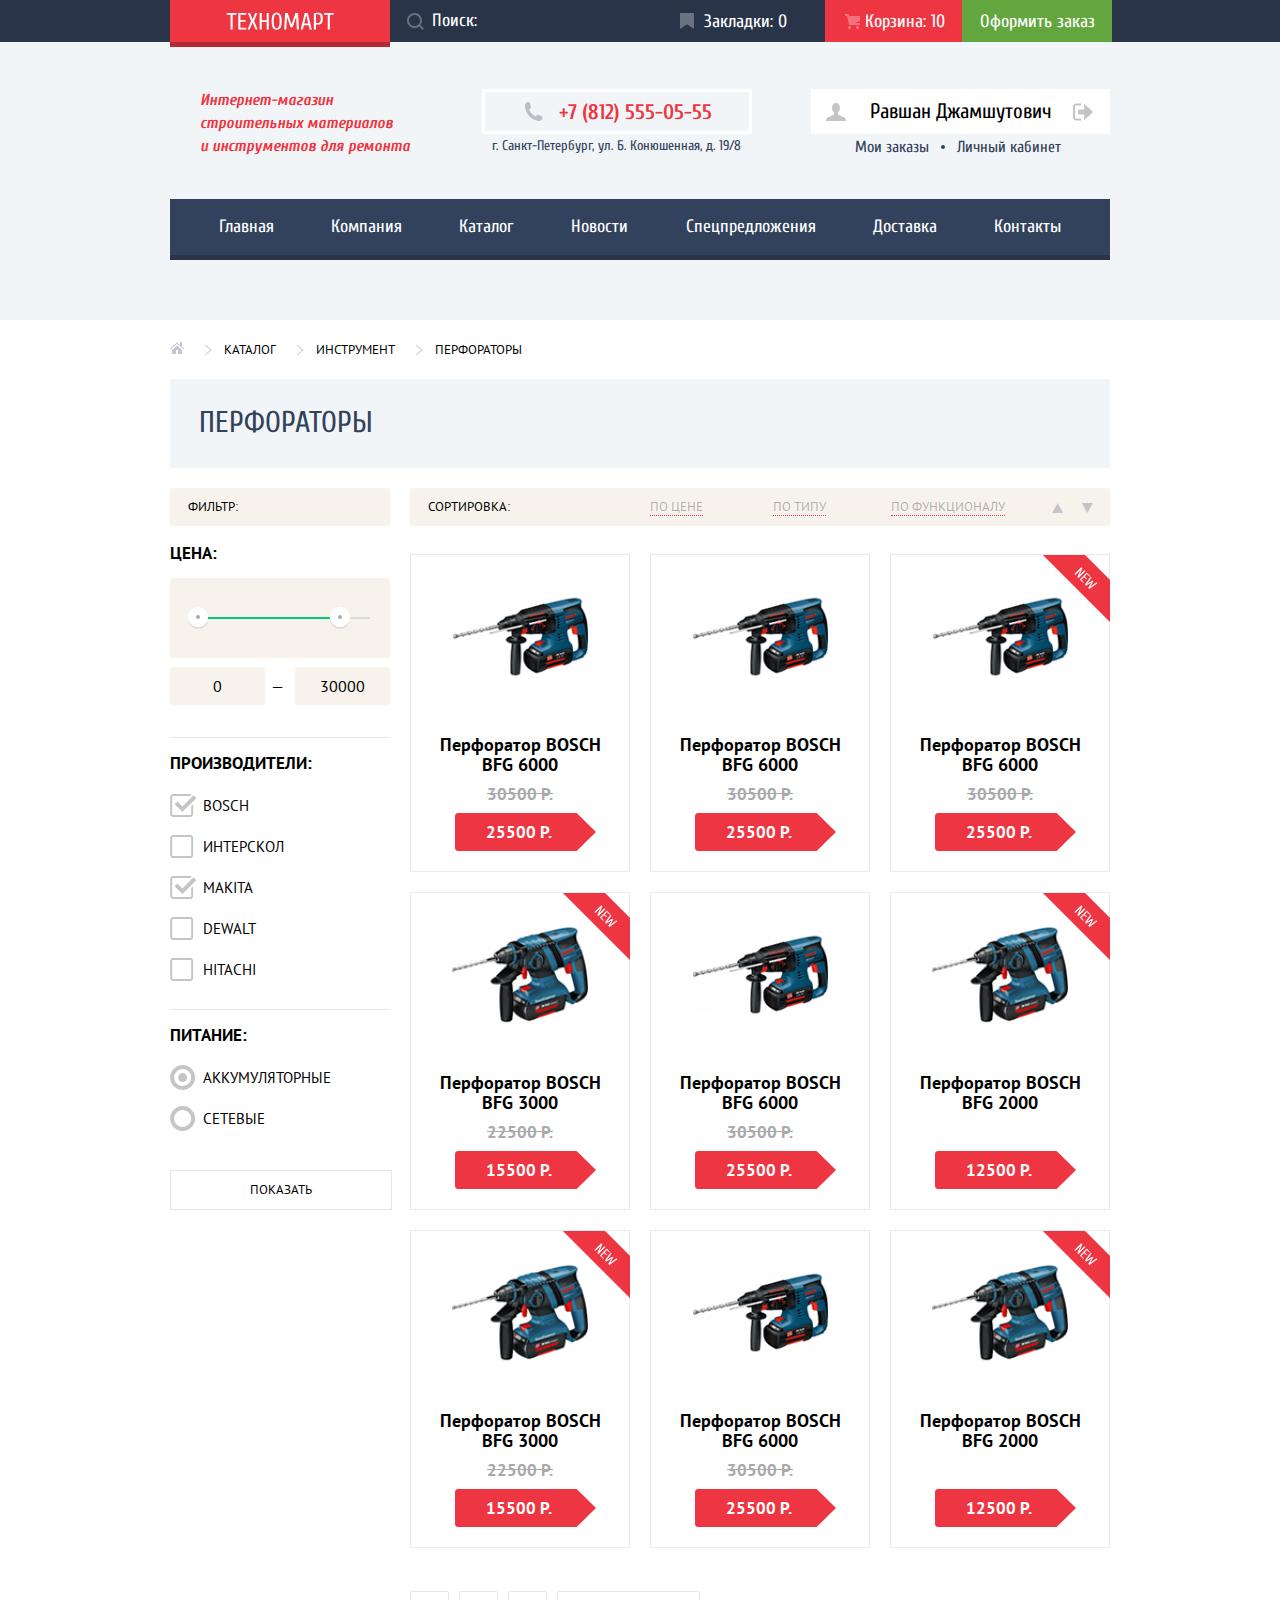
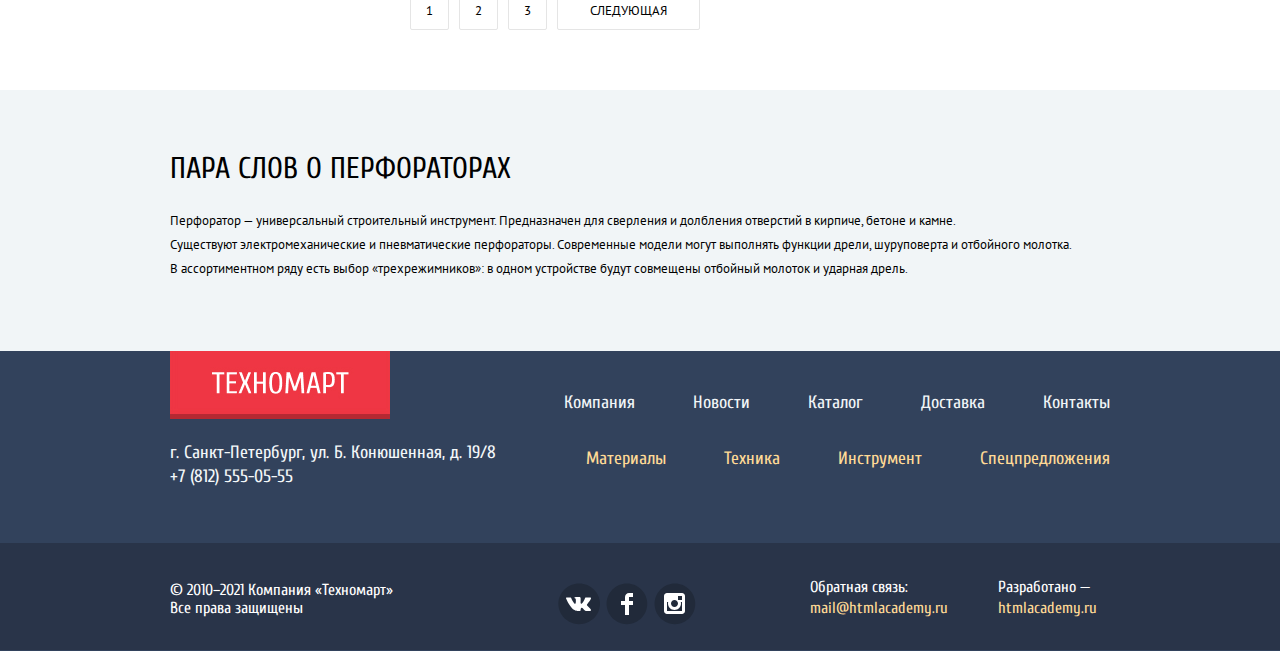
==== commit f68fcfc6: "Добавляет исправления к защите." ====
--- a/catalog.html
+++ b/catalog.html
@@ -8,7 +8,7 @@
     <link rel="apple-touch-icon" href="img/icons/180.png">
     <link href="https://fonts.googleapis.com/css2?family=Cuprum:ital,wght@0,400;0,700;1,400;1,700&family=PT+Sans:ital,wght@0,400;0,700;1,400;1,700&display=swap" rel="stylesheet">
     <link rel="stylesheet" href="css/normalize.css">
-    <link rel="stylesheet" href="css/style.css">
+    <link rel="stylesheet" href="css/style.min.css">
   </head>
   <body>
     <header class="main-header">
@@ -34,7 +34,7 @@
             </svg>
           </a>
           <form class="top-header-search" action="http://echo.htmlacademy.ru" method="GET">
-            <input type="search" placeholder="Поиск:">
+            <label for="header-input-search"><input type="search" id="header-input-search" placeholder="Поиск:" aria-label="Поиск - введите запрос"></label>
           </form>
           <ul class="top-header-usershop list-reset">
             <li class="top-header-bookmarks"><a href="#">Закладки: 0</a></li>
@@ -73,7 +73,7 @@
     <main class="main-catalog">
       <div class="container">
         <ul class="breadcrumbs button-catalog list-reset">
-          <li><a href="index.html"><img src="img/icons/icon-home.svg" alt="Главная" width="14" height="12"></a></li>
+          <li><a href="index.html" title="Перейти на главную страницу"><img src="img/icons/icon-home.svg" alt="Главная страница" width="14" height="12"></a></li>
           <li><a href="catalog.html">Каталог</a></li>
           <li><a href="#">Инструмент</a></li>
           <li><a>Перфораторы</a></li>
@@ -96,9 +96,9 @@
                     </div>
                   </div>
                   <div class="filter-cost-row">
-                    <input class="filter-background" type="text" value="0">
+                    <label for="filter-mincost-input"><input class="filter-background" type="text" id="filter-mincost-input" value="0"></label>
                     <span>—</span>
-                    <input class="filter-background"  type="text" value="30000">
+                    <label for="filter-maxcost-input"></label><input class="filter-background"  type="text" id="filter-maxcost-input" value="30000">
                   </div>
                 </li>
                 <li class="filter-products">
@@ -150,8 +150,9 @@
               <li><a href="#">По типу</a></li>
               <li><a href="#">По функционалу</a></li>
               <li>
-                <a class="sorting-button filter-background" href="#"></a>
-                <a class="sorting-button sorting-button-down filter-background" href="#"></a>
+                <a class="sorting-button filter-background" href="#" title="По возрастанию"><span class="visually-hidden">По
+                  возрастанию</span></a>
+                <a class="sorting-button sorting-button-down filter-background" href="#" title="По убыванию"><span class="visually-hidden">По убыванию</span></a>
               </li>
             </ul>
             <ul class="products-shop products-shop-table list-reset">
@@ -285,7 +286,7 @@
     <footer class="footer">
       <section class="footer-top container">
         <a class="footer-logo" href="index.html">
-          <img src="img/logo_220x68.jpg" alt="логотип Техномарт">
+          <img src="img/logo_220x68.jpg" width="220" height="68" alt="логотип Техномарт">
         </a>
         <div>
           <ul class="nav-footer-top list-reset">
@@ -317,9 +318,9 @@
           </div>
           <div>
             <ul class="social list-reset">
-              <li><a class="social-vk" href="#"></a></li>
-              <li><a class="social-fb" href="#"></a></li>
-              <li><a class="social-insta" href="#"></a></li>
+              <li><a class="social-vk" href="#"><span class="visually-hidden">Вконтакте</span></a></li>
+              <li><a class="social-fb" href="#"><span class="visually-hidden">Фейсбук</span></a></li>
+              <li><a class="social-insta" href="#"><span class="visually-hidden">Инстаграм</span></a></li>
             </ul>
           </div>
           <div>
@@ -341,10 +342,10 @@
         <!-- Pop-up окно оформить заказ -->
 
     <section class="pop-up pop-up-cart-add">
-      <button class="close-button close-button-add"></button>
+      <button class="close-button close-button-add" title="Закрыть"><span class="visually-hidden">Закрыть</span></button>ы
       <form class="cart-add-form" action="http://echo.htmlacademy.ru" method="post">
         <div class="cart-add-title">
-          <img src="img/icons/icon-mark.svg" alt="">
+          <img src="img/icons/icon-mark.svg" width="66" height="66" alt="Выполнено">
           <p>Товар добавлен в корзину</p>
         </div>
         <div class="form-bottom">
@@ -354,6 +355,6 @@
       </form>
     </section>
 
-    <script src="js/script.js" type="text/javascript"></script>
+    <script src="js/script.min.js" type="text/javascript"></script>
   </body>
 </html>
--- a/css/style.min.css
+++ b/css/style.min.css
@@ -0,0 +1 @@
+/* general */html{box-sizing: border-box; height: 100%;}*, *:before, *:after{box-sizing: inherit;}:root{/* fonts */ --font-pt-sans: "PT Sans", "Arial", sans-serif; --font-size-18: 18px; --line-height-24: 24px; /* text-color */ --basic-black: #000000; --navigation-white: #ffffff; --navigation-gray: #f1f5f7; --footer-yellow: #ffda96; --footer-address-gray: #f3f7f9; --title-red: #ee3643; --subtitle-darkblue: #32425c; --cost-before: #a9a9a9; --cost-after: #ffffff; --basic-greylight: #c5c5c5; --header-active-white: rgba(255, 255, 255, 0.5); --catalog-sorting-black: rgba(0, 0, 0, 0.3); --catalog-sorting-hover: rgba(0, 0, 0, 1); /* background-color */ --basic-background: #f1f5f7; --nav-background: #32425c; --nav-background-dark: #293449; --order-background: #63a63e; --picture-background: #474747; --products-background: #f9f5f0; --filter-background: #f7f3ec; --slider-background-black: rgba(0, 0, 0, 0.25); --slider-item-background: rgba(0, 0, 0, 0.5); --card-active-background: rgba(169, 169, 169, 0.3); --card-hover-background: rgba(197, 197, 197, 0.3); --card-background: rgba(255, 255, 255, 0.3); --logo-shadow-red: #b52933; --logo-active: #ba2732; --bookmarks-active: #161d29; --buy-button-hover: #5fbb2d; --button-background-white: #ffffff; --navigation-active: #1D2739; --price-scale-background: #d7dcde; --price-bar-background: #00ca74; --offer-materials-yellow: #FFBF47; --offer-materials-blue: #3BBCE3; --offer-materials-purple: #DC91D8; --offer-materials-green: #8ED78F; --buy-button-shadow: #367315; --buy-button-hover: #5fbb2d; --buy-button-active: #518534; --bookmark-button-border: #32425C; --tab-btn-shadow: #293449; --tab-btn-shadow-inset: #405069; --credit-button-background: #ea4c50; --form-bottom-background: #F4F4F4; /* border-color */ --basic-border-shop: #eaeaea; --box-shadow-black: rgba(0, 0, 0, 0.15); --border-greylight: #E5E5E5; /* buttons-color */ --button-red: #ee3643; --button-red-hover: #ca2c37; --button-red-active: #ba2732;}body{min-width: 960px; height: 100%; margin: 0; padding: 0; font-family: "Cuprum", "Arial", sans-serif; font-weight: 400; line-height: var(--line-height-24); font-style: normal; color: var(--basic-black); display: grid; grid-template-rows: auto 1fr auto;}a{text-decoration: none;}img{max-width: 100%; height: auto;}.button{width: 192px; padding: 10px 0; text-align: center; color: var(--navigation-white); font-size: 14px; line-height: 18px; text-transform: uppercase; border: none; background-color: var(--button-red); outline: none;}.button:hover{background-color: var(--button-red-hover);}.button:active{background-color: var(--button-red-active);}.container{margin: 0 auto; width: 960px; padding: 0 10px;}.list-reset{list-style: none; margin: 0; padding: 0;}.visually-hidden:not(:focus):not(:active),input[type=checkbox].visually-hidden,input[type=radio].visually-hidden{position: absolute; width: 1px; height: 1px; margin: -1px; border: 0; padding: 0; white-space: nowrap; clip-path: inset(100%); clip: rect(0 0 0 0); overflow: hidden;}/* header */.main-header{background-color: var(--basic-background); min-height: 320px;}.top-header{background-color: var(--nav-background-dark); min-height: 42px;}.top-header-wrapper{display: flex; align-items: center; justify-content: space-between;}.top-header-logo{width: 220px; height: 42px; box-shadow: 0 5px 0px 0px var(--logo-shadow-red);}.icon-logo-header:active rect{fill: var(--logo-active);}.top-header-search label{display: flex; width: 280px; height: 42px; position: relative;}.top-header-search input{background: url('../img/icons/icon-search-limpid.svg') no-repeat 17px center; padding-left: 42px; width: 100%; font-size: var(--font-size-18); line-height: var(--line-height-24); border: none;}.top-header-search input:hover{background: url('../img/icons/icon-search.svg') no-repeat 17px center;}.top-header-search input::placeholder{color: var(--navigation-white);}.top-header-search input:focus{background: url('../img/icons/icon-search-active.svg') no-repeat 17px center; background-color: var(--button-background-white); outline: none;}.top-header-usershop{display: flex; justify-content: flex-end; align-items: center; margin: 0;}.top-header-usershop a{display: block; font-size: var(--font-size-18); line-height: var(--line-height-24); color: var(--navigation-white); width: 150px; min-height: 42px; text-align: center; padding-top: 10px;}.top-header-bookmarks{width: 145px;}.top-header-cart{width: 145px; padding-left: 5px;}.top-header-usershop a:active{color: var(--header-active-white);}.top-header-usershop li{position: relative;}.top-header-bookmarks a::before{background: url('../img/icons/icon-bookmark.svg') no-repeat center center; opacity: 0.3; position: absolute; content: ""; width: 14px; height: 16px; top: 0; bottom: 0; left: 10px; margin: auto 0;}.top-header-bookmarks a:hover::before{opacity: 1;}.top-header-bookmarks a:active::before{opacity: 0.3;}.top-header-bookmarks:active{background-color: var(--bookmarks-active);}.top-header-cart a::before{background: url('../img/icons/icon-cart.svg') no-repeat center center; opacity: 0.3; position: absolute; content: ""; width: 15px; height: 15px; top: 0; bottom: 0; left: 20px; margin: auto 0;}.top-header-cart a:hover::before{opacity: 1;}.top-header-cart a:active::before{opacity: 0.3;}.cart-full{background-color: var(--button-red); width: 137px; margin-left: 10px;}.top-header-order{background-color: var(--order-background);}.top-header-order:hover{background-color: var(--buy-button-hover);}.top-header-order a:active{background-color: var(--order-background);}.main-title{font-style: italic; width: 210px; font-size: 16px; line-height: 23px; margin: 0; margin-right: 37px; margin-left: 30px; padding: 0; color: var(--title-red); justify-items: flex-start;}.phone{display: flex; border: 3px solid var(--button-background-white); background: url('../img/icons/icon-phone.svg') no-repeat 39px 10px; font-size: 21px; font-weight: 700; width: 270px; height: 45px; padding-left: 74px; align-items: center; color: var(--title-red); margin-right: 20px;}.middle-header{display: flex; justify-content: space-between; align-items: start; height: 110px; margin-top: 47px;}.middle-header address{font-size: 14px; line-height: var(--line-height-24); font-style: normal; color: var(--subtitle-darkblue); text-align: center; margin-right: 20px;}.btn-enter{background: url('../img/icons/icon-login.svg') no-repeat 17px 50%;}.btn-exit{background: url('../img/icons/icon-logout.svg') no-repeat 262px 50%, url('../img/icons/icon-avatar.svg') no-repeat 15px 50%;}.buttons-user{display: flex;}.btn-user{display: flex; justify-content: center; align-items: center; width: 150px; height: 45px; font-size: 21px; line-height: 21px; color: var(--basic-black); background-color: var(--button-background-white); margin-left: 5px;}.btn-user.btn-enter{width: 121px; padding-left: 18px;}.btn-exit{width: 299px;}.btn-enter:hover{background: var(--button-background-white) url('../img/icons/icon-login-active.svg') no-repeat 10px 50%;}.btn-enter:active{background: var(--button-background-white) url('../img/icons/icon-login.svg') no-repeat 10px 50%;}.btn-user:hover{color: var(--button-red);}.btn-exit:hover{background: url('../img/icons/icon-logout-active.svg') no-repeat 262px 50%, var(--button-background-white) url('../img/icons/icon-avatar-active.svg') no-repeat 15px 50%; color: var(--basic-black);}.btn-exit:active{background: url('../img/icons/icon-logout.svg') no-repeat 262px 50%, var(--button-background-white) url('../img/icons/icon-avatar.svg') no-repeat 15px 50%;}.btn-user:active{color: var(--basic-greylight);}.top-header-user{text-align: center;}.user-panel{padding: 0; margin: 0;}.user-panel a{font-size: 16px; line-height: 18px; font-style: normal; color: var(--subtitle-darkblue);}.user-panel li{display: inline-block; vertical-align: middle;}.user-panel li:not(:last-child){margin-right: 8px;}.user-panel li:nth-child(2){background-color: var(--subtitle-darkblue); padding: 2px; border-radius: 50%;}.user-panel a:hover{color: var(--title-red);}.user-panel a:active{color: var(--basic-greylight);}.main-navigation{min-height: 55px; display: flex; flex-wrap: wrap; justify-content: space-around; align-items: center; padding: 0 20px; background-color: var(--nav-background); box-shadow: 0 5px 0 0 var(--nav-background-dark); color: var(--navigation-white);}.main-navigation a{display: block; font-size: var(--font-size-18); line-height: var(--line-height-24); padding: 16px 24px; color: inherit;}.main-navigation a:hover{background-color: var(--nav-background-dark);}.main-navigation a:active{background-color: var(--navigation-active); color: var(--header-active-white);}/* main */.main{padding-top: 59px; padding-bottom: 68px;}.main-catalog{padding-top: 21px;}.main-catalog-table{display: grid; grid-template-columns: 220px auto; gap: 20px;}.button-catalog{font-size: 13px; line-height: 18px; font-family: var(--font-pt-sans); text-transform: uppercase; color: var(--basic-black); cursor: pointer;}.breadcrumbs{display: flex;}.breadcrumbs li:not(:first-child){background: url('../img/icons/icon-right-small.svg') no-repeat 0 50%; padding-left: 20px;}.breadcrumbs a{color: inherit; padding-right: 20px;}.title-background{background-color: var(--basic-background); min-height: 89px; padding-top: 29px; padding-left: 29px; margin-top: 20px; margin-bottom: 20px;}/* section filter-section */.form{width: 220px;}.filter-background{background-color: var(--filter-background); padding: 10px 18px; border: none; border-radius: 3px; height: 38px;}.filter{font-family: var(--font-pt-sans); text-transform: uppercase; width: 220px;}.filter h3{font-weight: 700; font-size: 17px; line-height: 30px; margin: 10px 0;}.filter ul{font-size: 15px; line-height: 19px; list-style: none; padding: 8px 0;}.filter-cost{margin-bottom: 32px;}.filter-cost h3{margin-top: 12px;}.filter-products{border-top: 1px solid var(--border-greylight); border-bottom: 1px solid var(--border-greylight);}/* filter-range оформление начало */.range-price-controls{position: relative; height: 80px; background-color: var(--filter-background);}.range-price-scale{position: absolute; top: 0; bottom: 0; margin: auto; left: 20px; width: 180px; height: 2px; background-color: var(--price-scale-background);}.range-price-bar{position: absolute; top: 0; left: 0; width: 140px; height: 2px; background-color: var(--price-bar-background);}.range-scale-btn{background: url("../img/icons/filter-button.svg") no-repeat center center; position: absolute; top: 0; bottom: 0; margin: auto; width: 20px; height: 23px; border: none; outline: none; cursor: pointer;}.range-min-btn{left: 18px;}.range-max-btn{right: 40px;}.filter-cost-row{display: flex; justify-content: space-between; align-items: center; width: 220px; margin-top: 9px;}.filter-cost-row input{width: 95px; text-align: center;}/* filter-range оформление конец */ /* checkbox, radio оформление начало */.filter-products-brands label,.filter-power label{cursor: pointer; margin-left: 33px;}.filter-products-brands li,.filter-power li{position: relative; margin-bottom: 22px;}.filter-input-checkbox[type="checkbox"],.filter-input-radio[type="radio"]{display: none;}.filter-input-checkbox+label::before,.filter-input-checkbox+label::after,.filter-input-radio+label::before,.filter-input-radio+label::after{position: absolute; top: 0; bottom: 0; left: 0; margin: auto; display: block; content: ""; width: 24px; height: 23px; cursor: pointer;}.filter-input:disabled+label{color: var(--basic-black); opacity: 0.3;}/* checkbox */.filter-input-checkbox+label::before{background: url("../img/icons/checkbox-off.svg") no-repeat center center;}.filter-input-checkbox:hover+label::before{background: url("../img/icons/checkbox-off-hover.svg") no-repeat center center;}.filter-input-checkbox:checked+label::before{display: none;}.filter-input-checkbox+label::after{background: url("../img/icons/checkbox-on.svg") no-repeat center center; width: 28px; display: none;}.filter-input-checkbox:hover+label::after{background: url("../img/icons/checkbox-on-hover.svg") no-repeat center center;}.filter-input-checkbox:checked+label::after{display: block;}/* radio */.filter-input-radio+label::before,.filter-input-radio+label::after{width: 26px; height: 26px;}.filter-input-radio+label::before{background: url("../img/icons/radio-off.svg") no-repeat center center;}.filter-input-radio:hover+label::before{background: url("../img/icons/radio-off-hover.svg") no-repeat center center;}.filter-input-radio:checked+label::before{display: none;}.filter-input-radio+label::after{background: url("../img/icons/radio-on.svg") no-repeat center center; display: none;}.filter-input-radio:hover+label::after{background: url("../img/icons/radio-on-hover.svg") no-repeat center center;}.filter-input-radio:checked+label::after{display: block;}/* checkbox,radio оформление конец */.filter-button{background-color: var(--button-background-white); border: 1px solid var(--border-greylight); padding: 10px 79px; margin-top: 12px;}/* section offers-section */.offers-section{padding-bottom: 59px;}.offer-cards{display: grid; grid-template-columns: repeat(3,300px); gap: 20px; padding: 0;}.card{width: 300px; min-height: 123px; font-size: 24px; line-height: 30px; padding-left: 20px; color: var(--navigation-white);}.offer-materials{background: url('../img/icons/icon-materials.svg') no-repeat 85% 50%, url('../img/new-card.png') no-repeat 230px 0; background-color: var(--offer-materials-yellow); grid-column: 1/2;}.offer-tools{background: url('../img/icons/icon-tools.svg') no-repeat 85% 50%; background-color: var(--offer-materials-blue); grid-column: 2/3;}.offer-technic{background: url('../img/icons/icon-technics.svg') no-repeat 85% 50%; background-color: var(--offer-materials-purple); grid-column: 3/4;}.offer-discount{background: url('../img/icons/icon-discounts.svg') no-repeat 85% 50%; background-color: var(--offer-materials-green); grid-column: 3/4;}.offer-delivery{background: url('../img/icons/icon-delivery.svg') no-repeat 85% 50%; background-color: var(--offer-materials-yellow); grid-column: 3/4; grid-row: 3/4;}.card p{margin-top: 20px; margin-bottom: 14px;}.card a{display: block; text-align: center; width: 135px; color: var(--navigation-white); background-color: var(--card-background); padding: 10px 0; font-size: 14px; line-height: 18px}.card a:hover{background-color: var(--card-hover-background);}.card a:active{background-color: var(--card-active-background);}.offer-slider{grid-column: 1/3; grid-row: 2/4; width: 620px; min-height: 266px; position: relative;}.slider{padding: 0;}.slider-perforator{background: url('../img/worker-1.jpg') no-repeat; width: 620px;}.slider .slider-drill{background: url('../img/worker-2.jpg') no-repeat; display: none;}.slider-item{display: flex; flex-direction: column; justify-content: space-between; min-height: 266px; background-color: var(--slider-item-background); animation: fadeEffect 0.5s;}.slider-title{min-height: 104px; background-color: var(--slider-background-black);}.slider-item h3{font-size: 36px; padding: 0; margin: 0; margin-top: 23px; margin-left: 24px; font-weight: 700; font-size: 36px; line-height: 36px; color: var(--navigation-white); text-transform: uppercase;}.slider-item p{font-size: var(--font-size-18); line-height: var(--line-height-24); color: var(--navigation-white); padding: 0; margin-top: 5px; margin-left: 24px;}.slider-button{align-self: flex-start; margin-left: 24px; margin-bottom: 27px;}.offer-slider-button{width: 22px; height: 40px; cursor: pointer; border: none; outline: none; position: absolute; top: 122px; margin-left: 24px;}.offer-slider-button:hover{opacity: 0.6;}.offer-slider-left{background: url('../img/icons/icon-slider-left.svg') no-repeat;}.offer-slider-right{background: url('../img/icons/icon-slider-right.svg') no-repeat; right: 0; margin-left: 0; margin-right: 24px;}.slider-dots{text-align: center; display: flex; align-items: center; position: absolute; bottom: 36px; left: 295px;}.slider-dots-item{cursor: pointer; height: 10px; width: 10px; background-color: var(--button-background-white); border-radius: 50%;}.slider-dots .slider-dots-item:first-child{margin-right: 12px;}.slider-dots-active{height: 6px; width: 6px; background-color: var(--button-red); border-radius: 50%; box-shadow: 0 0 0 2px var(--button-background-white);}/* section products-section and catalog-section */ /* section catalog-section */.catalog-section{display: flex; flex-direction: column;}.catalog-sorting{display: flex; justify-content: flex-end; margin-bottom: 28px;}.catalog-sorting li:first-child{margin-right: 140px;}.catalog-sorting li:nth-child(2){margin-right: 70px;}.catalog-sorting li:nth-child(3){margin-right: 65px;}.catalog-sorting li:nth-child(4){margin-right: 35px;}.catalog-sorting a:not(.sorting-button){color: var(--catalog-sorting-black); border-bottom: 1px dotted var(--title-red);}.catalog-sorting a:hover:not(.sorting-button){color: var(--catalog-sorting-hover); border-bottom: 1px solid var(--title-red);}.catalog-sorting a:focus:not(.sorting-button){color: var(--title-red); border: none;}.sorting-button{display: inline-block; background: url('../img/icons/icon-sorting-button.svg') no-repeat 50% 50%; width: 11px; height: 11px; margin-right: -13px; vertical-align: middle;}.sorting-button:hover{background: url('../img/icons/icon-sorting-button-hover.svg') no-repeat 50% 50%;}.sorting-button:focus{background: url('../img/icons/icon-sorting-button-active.svg') no-repeat 50% 50%;}.sorting-button-down{transform: rotate(180deg); margin-left: 3px;}.pagination{display: flex; margin-top: 54px; margin-bottom: 70px;}.pagination-link{color: var(--basic-black); border: 1px solid var(--border-greylight); border-radius: 2px; padding: 10px 15px; margin-right: 10px;}.pagination-link:hover{border: 1px solid var(--basic-greylight);}.pagination-link:active{border: 1px solid var(--button-red);}.pagination-link:focus{border: 1px solid var(--button-red); background-color: var(--button-red); color: var(--button-background-white);}.page-next{padding: 10px 32px; margin-right: 0;}.page-active{color: var(--navigation-white); border: 1px solid var(--button-red); border-radius: 2px; background-color: var(--button-red);}/* products-section */.products-section{display: flex; flex-direction: column;}.products-popular{display: flex; align-items: center; justify-content: space-between; background-color: var(--products-background); min-height: 89px; padding-left: 28px; padding-right: 14px;}.title-secondary{text-transform: uppercase; font-size: 30px; line-height: 30px; font-weight: 400;}.title-darkblue{color: var(--subtitle-darkblue);}.products-shop-popular{display: grid; grid-template-columns: repeat(4, 220px); gap: 20px; margin: 20px 0 70px 0;}.products-shop-table{display: grid; grid-template-columns: repeat(3, 220px); gap: 20px;}.products-shop{text-align: center;}.product-card{display: flex; flex-direction: column; align-items: center; justify-content: flex-end; border: 1px solid var(--basic-border-shop); width: 220px; min-height: 318px; padding-bottom: 20px; position: relative;}.product-buttons-wrapper{position: relative; margin-top: 38px; display: none;}.product-card:hover{box-shadow: 0px 4px 20px var(--box-shadow-black);}.product-card:hover img{display: none;}.product-card:hover .product-buttons-wrapper{display: block;}.products-shop img{height: 120px; width: auto; margin-bottom: auto; margin-top: 22px;}.products-shop p{font-size: var(--font-size-18); line-height: 20px; margin: 0;}.card-content{margin-top: auto; font-family: var(--font-pt-sans); font-style: normal; font-weight: 700;}.products-shop .cost-before{font-size: 17px; line-height: 38px; text-decoration: line-through; color: var(--cost-before);}.products-shop .cost-after{font-size: 17px; line-height: 38px; color: var(--cost-after); background: url('../img/red-button.svg') no-repeat 50% 50%; background-size: auto; padding: 10px 44px 10px 32px; margin-left: 10px;}.product-new::before{background: url('../img/new.png') no-repeat right top; content: ""; width: 220px; height: 70px; position: absolute; top: 0;}.button-shop-size{width: 135px; height: 38px; border-radius: 2px;}.buy-button{display: block; background: var(--order-background); border-radius: 2px; box-shadow: inset 0px -3px 0px var(--buy-button-shadow); margin-bottom: 10px;}.buy-button::before{background: url('../img/icons/icon-cart.svg') no-repeat center center; opacity: 0.3; content: ""; position: absolute; width: 15px; height: 15px; left: 25px;}.buy-button:hover{background-color: var(--buy-button-hover);}.buy-button:active{background-color: var(--buy-button-active);}.bookmark-button{display: block; border: 3px solid var(--order-background); background-color: var(--button-background-white); color: var(--subtitle-darkblue); padding: 0; cursor: pointer;}.bookmark-button:hover{border-color: var(--bookmark-button-border); background-color: var(--button-background-white);}.bookmark-button:active{background-color: var(--button-background-white); border-color: var(--bookmark-button-border); opacity: 0.5;}/* section brands-section */.brands-section{display: flex; flex-direction: column; margin-bottom: 50px;}.popular-brands{display: grid; grid-template-columns: repeat(4, 220px); grid-template-rows: repeat(2, 145px); gap: 20px; margin: 20px auto;}.popular-brands li{border: 1px solid var(--basic-border-shop); width: 220px; min-height: 145px; position: relative;}.popular-brands a{display: flex; justify-content: center; align-items: center; width: 100%; height: 100%;}.popular-brands a:hover{box-shadow: 0px 4px 20px var(--box-shadow-black);}.popular-brands a:active{opacity: 0.5;}/* section services-section */.services-section{background-color: var(--basic-background); min-height: 522px;}.services-section-display{display: flex; margin-top: 67px;}.services-text{padding-top: 40px; padding-bottom: 0px;}.services-section p{font-family: var(--font-pt-sans); font-style: normal; font-size: 13px; line-height: var(--line-height-24); padding-top: 3px;}.box-services-list{margin-right: 80px;}.services-tabs{position: relative;}.services-tabs::before{position: absolute; top: -40px; right: 0; content: ""; width: 10px; height: 279px; background: url('../img/shadow.png') no-repeat center center;}.service-tab-btn{font-weight: 700; font-size: 21px; line-height: 30px; color: var(--navigation-white); background-color: var(--nav-background); text-align: left; padding-left: 23px; width: 240px; min-height: 61px; box-shadow: 0px 1px 0px var(--tab-btn-shadow), inset 0px 1px 0px var(--tab-btn-shadow-inset); margin-top: 1px; border: none; transition: 0.3s;}.service-tab-btn:hover:not(.service-btn-active){background-color: var(--nav-background-dark);}.service-tab-btn:active:not(.service-btn-active){outline: none;}.service-btn-active{background-color: var(--button-background-white); box-shadow: none; color: var(--subtitle-darkblue); outline: none;}.service-tab{display: none; min-height: 283px; width: 619px; animation: fadeEffect 1s;}@keyframes fadeEffect{from{opacity: 0;}to{opacity: 1;}}.delivery-tab{background: url('../img/truck.png') no-repeat right bottom;}.guarantee-tab{background: url('../img/guarantee.png') no-repeat right bottom;}.credit-tab{background: url('../img/credit.png') no-repeat right bottom;}.credit-tab p{margin-bottom: 30px;}.credit-button{padding-left: 44px; padding-right: 44px; border-radius: 2px; background-color: var(--credit-button-background);}.service-tab h2{margin-top: 0;}/* section company-section */.company-section{display: flex; justify-content: space-between; padding-top: 73px; min-height: 356px;}.company-section p{font-family: var(--font-pt-sans); font-size: 13px; line-height: var(--line-height-24); padding: 0; margin: 0;}.company-section .about-company-p{margin-bottom: 30px;}.about-company{display: flex; flex-direction: column; width: 460px;}.company-section h2{margin: 0; margin-bottom: 20px;}.about-company .button{width: 220px;}.partners-list{margin-bottom: 15px;}.partners-list li{font-size: var(--font-size-18); line-height: var(--line-height-24); margin-bottom: 10px;}.partners-list li::before{content: ""; display: inline-block; width: 25px; height: 2px; margin-right: 10px; line-height: 20px; vertical-align: middle; background-color: var(--button-red);}.contacts-company{display: flex; flex-direction: column; width: 300px;}.contacts-map{margin-top: 35px;}.contacts-company .button{width: 300px; margin-top: 18px;}/* section about-product-section */.about-product-section{background-color: var(--basic-background); min-height: 261px;}.about-product-section h2{margin: 0; padding-top: 64px; padding-bottom: 25px;}.about-product-section p{margin: 0; padding-top: 0; padding-bottom: 68px; font-family: var(--font-pt-sans); font-style: normal; font-size: 13px; line-height: var(--line-height-24);}/* footer */.footer{min-height: 300px; background-color: var(--nav-background); display: flex; flex-direction: column;}.footer-top{display: flex; flex-wrap: wrap; justify-content: space-between;}.footer-logo{width: 220px; height: 68px;}.nav-footer-top{display: flex; padding-top: 40px;}.nav-footer-top a{margin-left: 58px; color: var(--navigation-gray); font-size: var(--font-size-18); line-height: var(--line-height-24);}.footer-top a:hover{text-decoration: underline;}.footer-top a:active:not(.footer-logo){opacity: 0.5;}.address-footer-top{width: 330px; margin-top: 22px;}.address-footer-top address{font-size: var(--font-size-18); line-height: var(--line-height-24); font-style: normal; color: var(--footer-address-gray)}.address-footer-top a{font-size: var(--font-size-18); line-height: var(--line-height-24); font-style: normal; color: var(--footer-address-gray)}.menu-footer-top{display: flex; padding-top: 28px;}.menu-footer-top a{margin-left: 58px; color: var(--footer-yellow); font-size: var(--font-size-18); line-height: var(--line-height-24);}.footer-bottom{margin-top: 54px; display: flex; align-items: center; background-color: var(--nav-background-dark)}.footer-bottom-display{display: flex; align-items: center; justify-content: space-between; min-height: 107px; padding-top: 5px;}.copyright p{font-size: 16px; line-height: 18px; color: var(--navigation-white);}.social{margin-left: 50px; padding-top: 10px;}.social li{display: inline-block; vertical-align: middle; text-align: center;}.social a{display: block; width: 44px; height: 44px;}.social-vk{background: url('../img/icons/icon-vk.svg') no-repeat center;}.social-vk:hover{background: url('../img/icons/icon-vk-active.svg') no-repeat center;}.social-fb{background: url('../img/icons/icon-fb.svg') no-repeat center;}.social-fb:hover{background: url('../img/icons/icon-fb-active.svg') no-repeat center;}.social-insta{background: url('../img/icons/icon-insta.svg') no-repeat center;}.social-insta:hover{background: url('../img/icons/icon-insta-active.svg') no-repeat center;}.feedback{display: flex; justify-content: space-between; width: 300px; padding-right: 13px;}.feedback p{font-size: 16px; line-height: 18px; padding: 0; margin: 0; color: var(--navigation-white)}.feedback a{font-size: 16px; line-height: 18px; color: var(--footer-yellow)}.feedback a:hover{text-decoration: underline;}.feedback a:active{color: var(--title-red);}/* Pop-up начало */.pop-up{display: flex; flex-direction: column; justify-content: flex-end; width: 620px; height: 430px; box-shadow: 0px 4px 20px var(--box-shadow-black); border-top: 7px solid var(--button-red); background-color: var(--button-background-white); position: fixed; top: 0; bottom: 0; left: 0; right: 0; margin: auto;}.close-button{background: url(../img/icons/close.svg) no-repeat; width: 21px; height: 21px; padding: 10px; border: none; align-self: flex-end; cursor: pointer; position: absolute; right: 10px; top: 10px; outline: none; background-size: contain}/* Pop-up form */.pop-up-form{display: none;}.form-bottom{width: auto; height: 112px; background-color: var(--form-bottom-background); align-self: stretch; margin-top: 37px; display: flex; justify-content: center; align-items: center;}.pop-up-form label{display: list-item;}.contact-form{display: flex; flex-direction: column; align-items: center; list-style: none;}.contact-form .contact-form-border{width: 220px; height: 38px; border: 2px solid var(--basic-greylight); border-radius: 2px; font-size: 13px; font-family: var(--font-pt-sans); padding-left: 10px;}.contact-form label{padding: 11px 0; font-size: var(--font-size-18);}.contact-form-wrapper{width: 460px; display: flex; flex-direction: column;}.contact-form-block{display: flex; justify-content: space-between; margin-top: 25px;}.contact-form .contact-form-textarea{width: 100%; min-height: 114px; resize: none;}.contact-submit-button{width: 460px; cursor: pointer;}/* pop-up-cart-add */.pop-up-cart-add{display: none; height: 282px;}.cart-add-title{display: flex; font-weight: 700; font-size: 24px; line-height: 30px; align-items: center; justify-content: center; margin-right: 100px;}.cart-add-title img{margin-right: 28px;}.add-order-button,.resume-buy-button{width: 192px;}.add-order-button{margin-right: 10px;}.resume-buy-button,.resume-buy-button:hover,.resume-buy-button:active{background-color: var(--button-background-white); color: var(--basic-black);}.resume-buy-button:hover{opacity: 0.8;}/* Pop-up map */.pop-up-map{display: none; width: 943px; height: 449px; background: url("../img/big-map.jpg") no-repeat var(--border-greylight);}.modal-show{display: flex; animation: fadeEffect 0.3s;}/* Pop-up конец */
